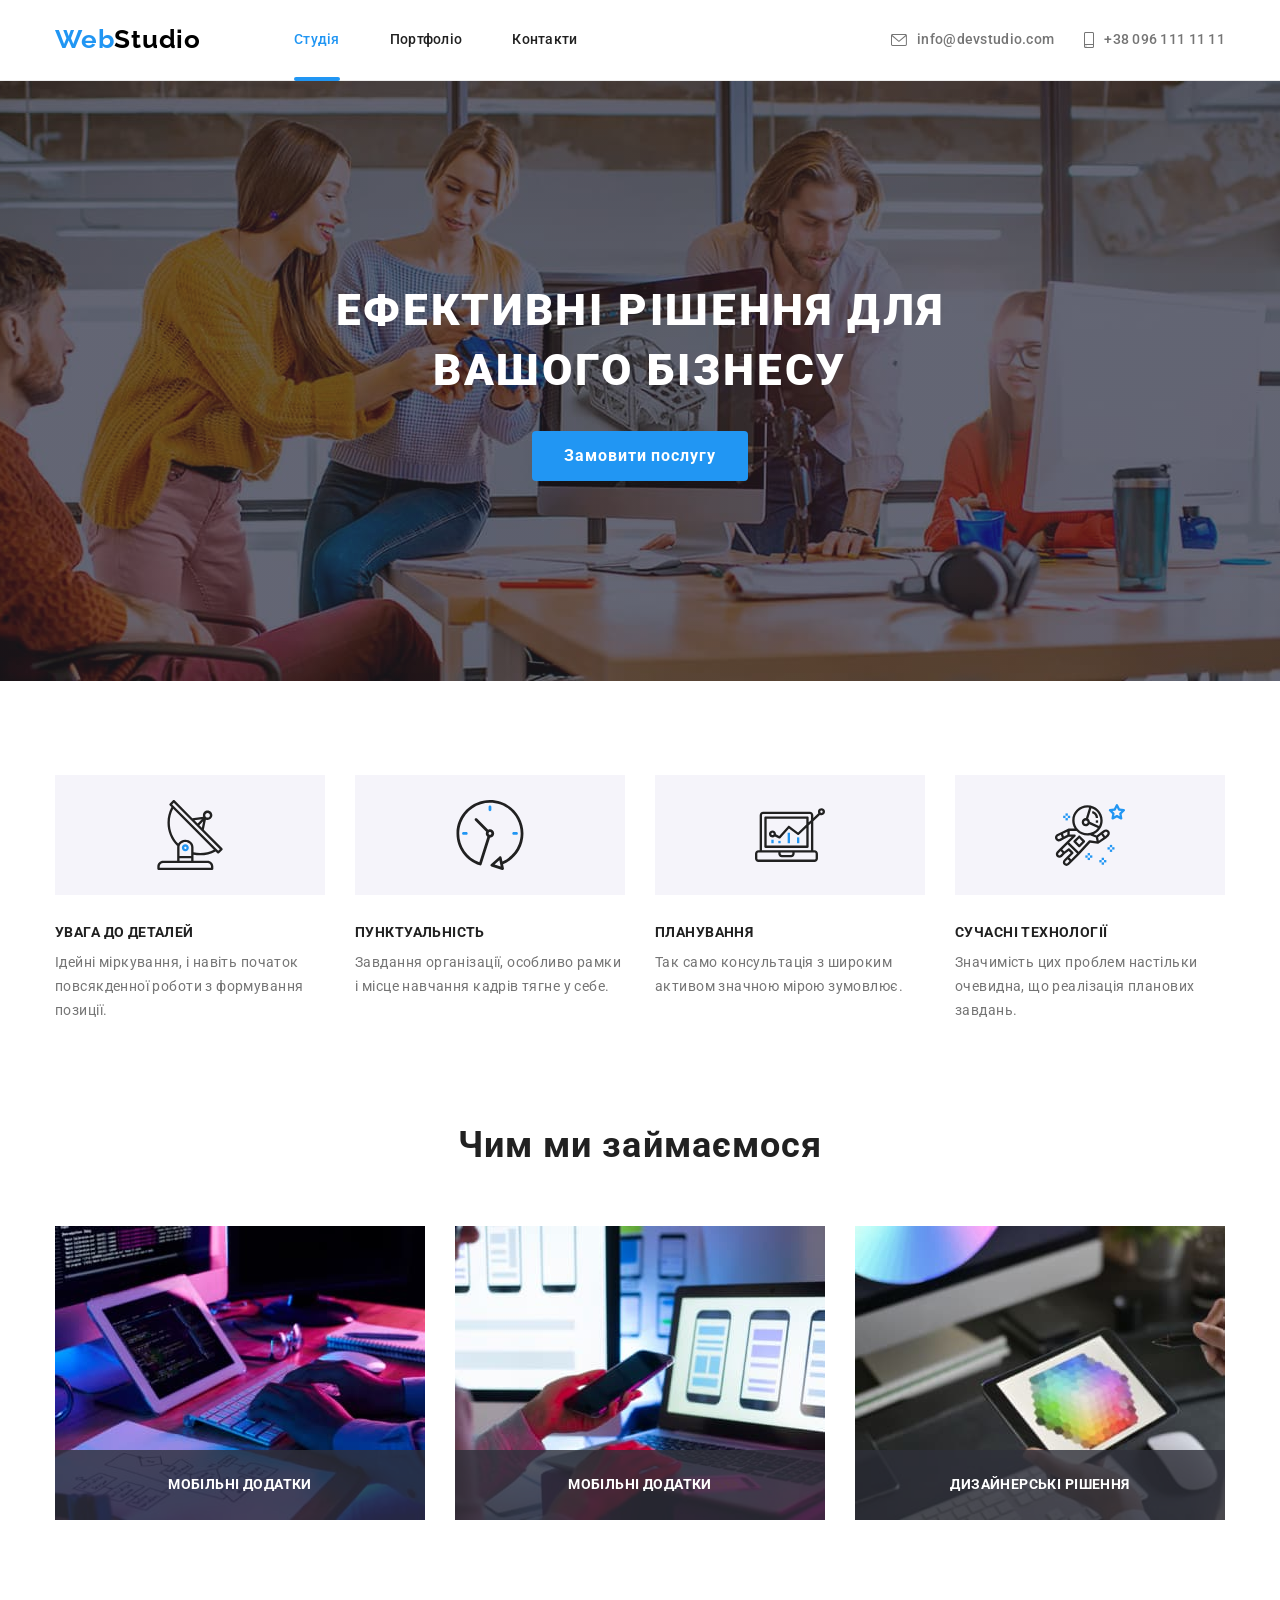
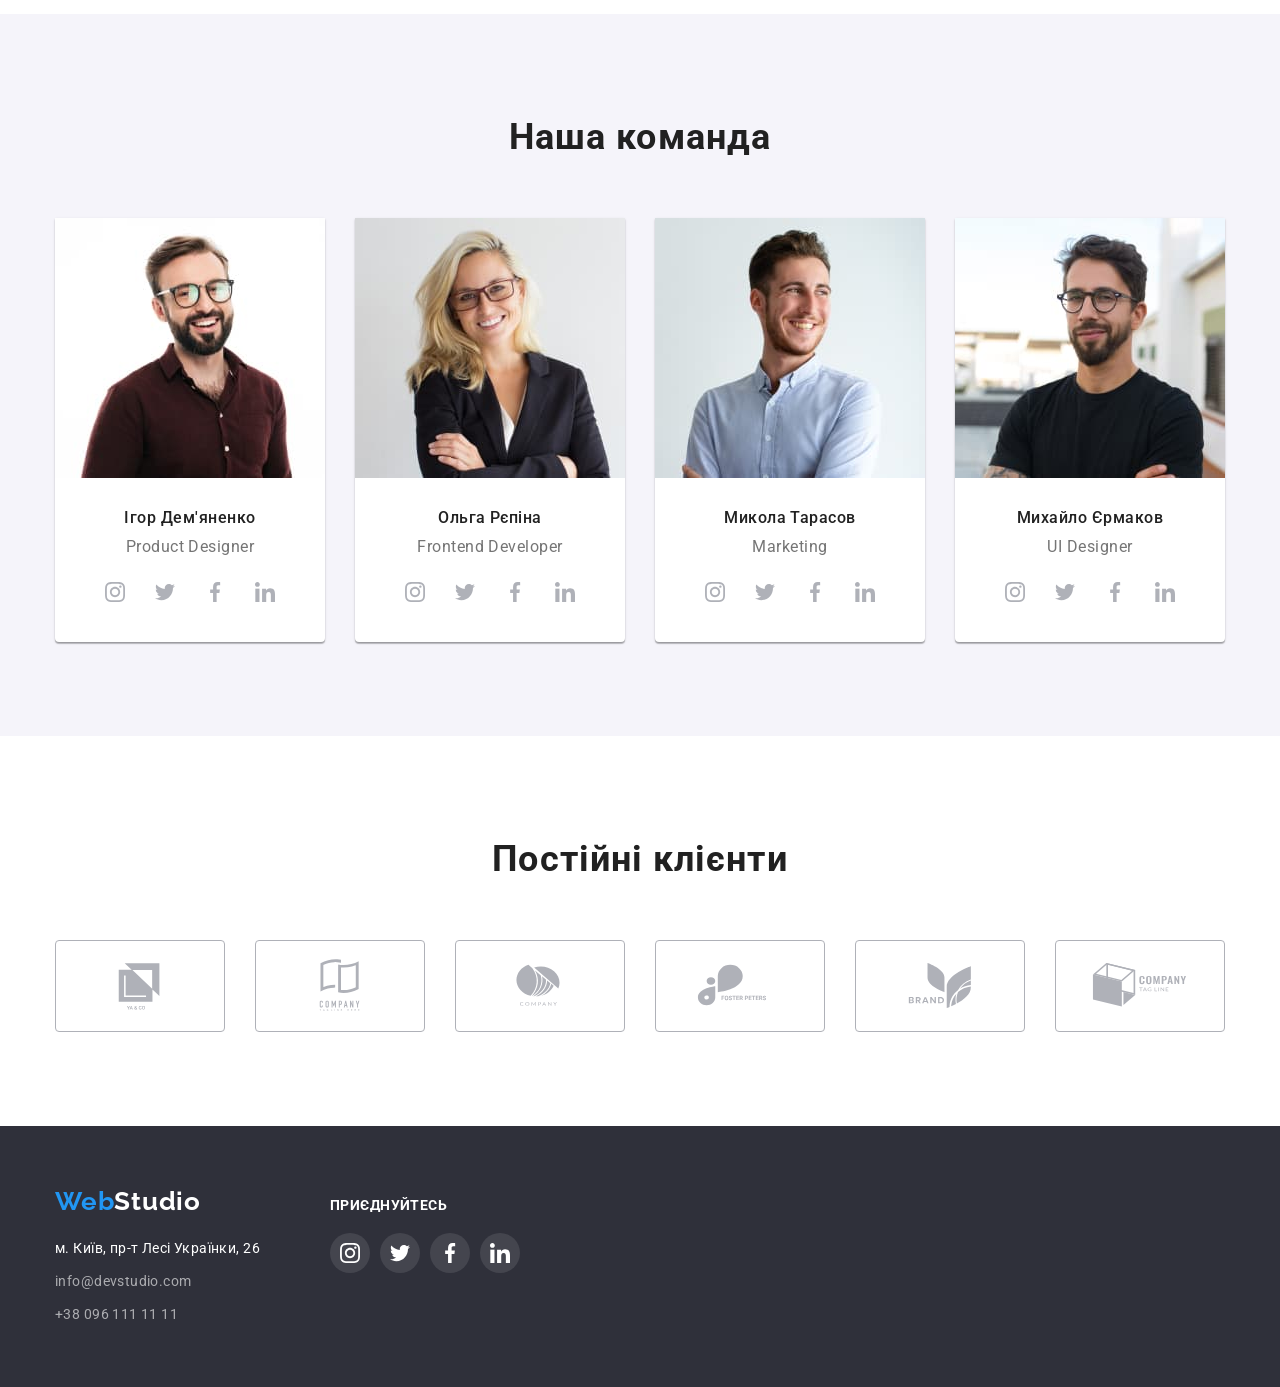
==== index.html @ 560dab2b "Initial commit" ====
<!DOCTYPE html>
<html lang="uk">
  <head>
    <meta charset="UTF-8" />
    <meta http-equiv="X-UA-Compatible" content="IE=edge" />
    <meta name="viewport" content="width=device-width, initial-scale=1.0" />
    <title>Студія</title>
    <link rel="preconnect" href="https://fonts.googleapis.com" />
    <link rel="preconnect" href="https://fonts.gstatic.com" crossorigin />
    <link
      href="https://fonts.googleapis.com/css2?family=Raleway:wght@700&family=Roboto:wght@400;500;700;900&display=swap"
      rel="stylesheet"
    />
    <link
      rel="stylesheet"
      href="https://cdnjs.cloudflare.com/ajax/libs/modern-normalize/1.0.0/modern-normalize.min.css"
    />
    <link rel="stylesheet" href="./css/styles.css" />
  </head>
  <body class="page">
    <!-- шапка -->
    <header class="header">
      <div class="container main-nav">
        <nav class="site-nav">
          <a href="./index.html" class="logo link" aria-label="logo"
            ><span lang="en"><span class="logo-web-blue">Web</span>Studio</span></a
          >
          <ul class="list-site-nav list">
            <li class="item">
              <a href="./index.html" class="link current link-site-nav">Студія</a>
            </li>
            <li class="item">
              <a href="./portfolio.html" class="link link-site-nav">Портфоліо</a>
            </li>
            <li class="item"><a href="" class="link link-site-nav">Контакти</a></li>
          </ul>
        </nav>
        <ul class="list-contacts-header list">
          <li class="item">
            <a href="mailto:info@devstudio.com" class="link-contacts-header link"
              ><svg class="contacts-item" width="16" height="12">
                <use href="./images/sprite-defs.svg#icon-mail"></use></svg
              >info@devstudio.com</a
            >
          </li>
          <li class="item">
            <a href="tel:+380961111111" class="link-contacts-header link"
              ><svg class="contacts-item" width="10" height="16">
                <use href="./images/sprite-defs.svg#icon-phone"></use></svg
              >+38 096 111 11 11</a
            >
          </li>
        </ul>
      </div>
    </header>
    <main>
      <!-- перша секція -->

      <section class="section section-hero">
        <div class="container">
          <h1 class="section-hero-titel">Ефективні рішення для вашого бізнесу</h1>
          <button type="button" class="button button-hero" data-modal-open>Замовити послугу</button>
        </div>
      </section>

      <!-- друга секція -->
      <section class="section section-features">
        <div class="container">
          <h2 class="section-titel-hidden">Перваги</h2>
          <ul class="list list-section-features">
            <li class="features-link">
              <div class="img-features">
                <svg class="icon-features" width="70" height="70">
                  <use href="./images/sprite-defs.svg#icon-antenna"></use>
                </svg>
              </div>
              <h3 class="title-section-features">УВАГА ДО ДЕТАЛЕЙ</h3>
              <p class="paragraph-section-features">
                Ідейні міркування, і навіть початок повсякденної роботи з формування позиції.
              </p>
            </li>
            <li class="features-link">
              <div class="img-features">
                <svg class="icon-features" width="70" height="70">
                  <use href="./images/sprite-defs.svg#icon-clock"></use>
                </svg>
              </div>
              <h3 class="title-section-features">ПУНКТУАЛЬНІСТЬ</h3>
              <p class="paragraph-section-features">
                Завдання організації, особливо рамки і місце навчання кадрів тягне у себе.
              </p>
            </li>
            <li class="features-link">
              <div class="img-features">
                <svg class="icon-features" width="70" height="70">
                  <use href="./images/sprite-defs.svg#icon-diagram"></use>
                </svg>
              </div>
              <h3 class="title-section-features">ПЛАНУВАННЯ</h3>
              <p class="paragraph-section-features">
                Так само консультація з широким активом значною мірою зумовлює.
              </p>
            </li>
            <li class="features-link">
              <div class="img-features">
                <svg class="icon-features" width="70" height="70">
                  <use href="./images/sprite-defs.svg#icon-astronaut"></use>
                </svg>
              </div>
              <h3 class="title-section-features">СУЧАСНІ ТЕХНОЛОГІЇ</h3>
              <p class="paragraph-section-features">
                Значимість цих проблем настільки очевидна, що реалізація планових завдань.
              </p>
            </li>
          </ul>
        </div>
      </section>

      <!-- третя секція  -->
      <section class="section section-our-work">
        <div class="container">
          <h2 class="section-titel">Чим ми займаємося</h2>
          <ul class="list our-work-card-list">
            <li class="item-our-work-card">
              <img src="./images/box_one.jpg" alt="набір тексту на компютері" width="370" />
              <div class="position-title"><h3 class="title-our-work">Мобільні додатки</h3></div>
            </li>
            <li class="item-our-work-card">
              <img
                src="./images/box_two.jpg"
                alt="вибір дизайну програми для телефону"
                width="370"
              />
              <div class="position-title"><h3 class="title-our-work">Мобільні додатки</h3></div>
            </li>
            <li class="item-our-work-card">
              <img
                src="./images/box_three.jpg"
                alt="вибір кольору дизайнером в процесі роботи"
                width="370"
              />
              <div class="position-title"><h3 class="title-our-work">Дизайнерські рішення</h3></div>
            </li>
          </ul>
        </div>
      </section>

      <!-- четверта секція -->
      <section class="section section-team">
        <div class="container">
          <h2 class="section-titel">Наша команда</h2>
          <ul class="list section-team-list">
            <li class="section-team-item">
              <img src="./images/img_one.jpg" alt="фото чоловіка" width="270" />
              <div class="section-team-name">
                <h3 class="title-section-team">Ігор Дем'яненко</h3>
                <p class="paragraph-section-team"><span lang="en">Product Designer</span></p>
                <ul class="team-list list">
                  <li class="team-item">
                    <a href="#" class="team-link link" aria-label="instagram">
                      <svg class="team-icon" width="20" height="20">
                        <use href="./images/sprite-defs.svg#icon-instagram"></use>
                      </svg>
                    </a>
                  </li>
                  <li class="team-item">
                    <a href="#" class="team-link link" aria-label="twitter">
                      <svg class="team-icon" width="20" height="20">
                        <use href="./images/sprite-defs.svg#icon-twitter"></use>
                      </svg>
                    </a>
                  </li>
                  <li class="team-item">
                    <a href="#" class="team-link link" aria-label="facebook">
                      <svg class="team-icon" width="20" height="20">
                        <use href="./images/sprite-defs.svg#icon-facebook"></use>
                      </svg>
                    </a>
                  </li>
                  <li class="team-item">
                    <a href="#" class="team-link link" aria-label="linkedin">
                      <svg class="team-icon" width="20" height="20">
                        <use href="./images/sprite-defs.svg#icon-linkedin"></use>
                      </svg>
                    </a>
                  </li>
                </ul>
              </div>
            </li>
            <li class="section-team-item">
              <img src="./images/img_two.jpg" alt="фото дівчини" width="270" />
              <div class="section-team-name">
                <h3 class="title-section-team">Ольга Рєпіна</h3>
                <p class="paragraph-section-team"><span lang="en">Frontend Developer</span></p>
                <ul class="team-list list">
                  <li class="team-item">
                    <a href="#" class="team-link link" aria-label="instagram">
                      <svg class="team-icon" width="20" height="20">
                        <use href="./images/sprite-defs.svg#icon-instagram"></use>
                      </svg>
                    </a>
                  </li>
                  <li class="team-item">
                    <a href="#" class="team-link link" aria-label="twitter">
                      <svg class="team-icon" width="20" height="20">
                        <use href="./images/sprite-defs.svg#icon-twitter"></use>
                      </svg>
                    </a>
                  </li>
                  <li class="team-item">
                    <a href="#" class="team-link link" aria-label="facebook">
                      <svg class="team-icon" width="20" height="20">
                        <use href="./images/sprite-defs.svg#icon-facebook"></use>
                      </svg>
                    </a>
                  </li>
                  <li class="team-item">
                    <a href="#" class="team-link link" aria-label="linkedin">
                      <svg class="team-icon" width="20" height="20">
                        <use href="./images/sprite-defs.svg#icon-linkedin"></use>
                      </svg>
                    </a>
                  </li>
                </ul>
              </div>
            </li>
            <li class="section-team-item">
              <img src="./images/img_three.jpg" alt="фото чоловіка" width="270" />
              <div class="section-team-name">
                <h3 class="title-section-team">Микола Тарасов</h3>
                <p class="paragraph-section-team"><span lang="en">Marketing</span></p>
                <ul class="team-list list">
                  <li class="team-item">
                    <a href="#" class="team-link link" aria-label="instagram">
                      <svg class="team-icon" width="20" height="20">
                        <use href="./images/sprite-defs.svg#icon-instagram"></use>
                      </svg>
                    </a>
                  </li>
                  <li class="team-item">
                    <a href="#" class="team-link link" aria-label="twitter">
                      <svg class="team-icon" width="20" height="20">
                        <use href="./images/sprite-defs.svg#icon-twitter"></use>
                      </svg>
                    </a>
                  </li>
                  <li class="team-item">
                    <a href="#" class="team-link link" aria-label="facebook">
                      <svg class="team-icon" width="20" height="20">
                        <use href="./images/sprite-defs.svg#icon-facebook"></use>
                      </svg>
                    </a>
                  </li>
                  <li class="team-item">
                    <a href="#" class="team-link link" aria-label="linkedin">
                      <svg class="team-icon" width="20" height="20">
                        <use href="./images/sprite-defs.svg#icon-linkedin"></use>
                      </svg>
                    </a>
                  </li>
                </ul>
              </div>
            </li>
            <li class="section-team-item">
              <img src="./images/img_four.jpg" alt="фото чоловіка" width="270" />
              <div class="section-team-name">
                <h3 class="title-section-team">Михайло Єрмаков</h3>
                <p class="paragraph-section-team"><span lang="en">UI Designer</span></p>
                <ul class="team-list list">
                  <li class="team-item">
                    <a href="#" class="team-link link" aria-label="instagram">
                      <svg class="team-icon" width="20" height="20">
                        <use href="./images/sprite-defs.svg#icon-instagram"></use>
                      </svg>
                    </a>
                  </li>
                  <li class="team-item">
                    <a href="#" class="team-link link" aria-label="twitter">
                      <svg class="team-icon" width="20" height="20">
                        <use href="./images/sprite-defs.svg#icon-twitter"></use>
                      </svg>
                    </a>
                  </li>
                  <li class="team-item">
                    <a href="#" class="team-link link" aria-label="facebook">
                      <svg class="team-icon" width="20" height="20">
                        <use href="./images/sprite-defs.svg#icon-facebook"></use>
                      </svg>
                    </a>
                  </li>
                  <li class="team-item">
                    <a href="#" class="team-link link" aria-label="linkedin">
                      <svg class="team-icon" width="20" height="20">
                        <use href="./images/sprite-defs.svg#icon-linkedin"></use>
                      </svg>
                    </a>
                  </li>
                </ul>
              </div>
            </li>
          </ul>
        </div>
      </section>
      <!-- секція номер 5 -->
      <section class="section sections-clients">
        <div class="container">
          <h2 class="section-titel">Постійні клієнти</h2>
          <ul class="clients-list list">
            <li class="clients-item">
              <a href="#" class="clients-link link" aria-label="logo-company-clients">
                <svg class="clients-icon" width="106" height="60">
                  <use href="./images/sprite-defs.svg#icon-logo_one"></use>
                </svg>
              </a>
            </li>
            <li class="clients-item">
              <a href="#" class="clients-link link" aria-label="logo-company-clients">
                <svg class="clients-icon" width="106" height="60">
                  <use href="./images/sprite-defs.svg#icon-logo_two"></use>
                </svg>
              </a>
            </li>
            <li class="clients-item">
              <a href="#" class="clients-link link" aria-label="logo-company-clients">
                <svg class="clients-icon" width="106" height="60">
                  <use href="./images/sprite-defs.svg#icon-logo_three"></use>
                </svg>
              </a>
            </li>
            <li class="clients-item">
              <a href="#" class="clients-link link" aria-label="logo-company-clients">
                <svg class="clients-icon" width="106" height="60">
                  <use href="./images/sprite-defs.svg#icon-logo_four"></use>
                </svg>
              </a>
            </li>
            <li class="clients-item">
              <a href="#" class="clients-link link" aria-label="logo-company-clients">
                <svg class="clients-icon" width="106" height="60">
                  <use href="./images/sprite-defs.svg#icon-logo_five"></use>
                </svg>
              </a>
            </li>
            <li class="clients-item">
              <a href="#" class="clients-link link" aria-label="logo-company-clients">
                <svg class="clients-icon" width="106" height="60">
                  <use href="./images/sprite-defs.svg#icon-logo_six"></use>
                </svg>
              </a>
            </li>
          </ul>
        </div>
      </section>
    </main>
    <!-- футер -->

    <footer class="footer">
      <div class="container main-footer">
        <div class="footer-address">
          <a href="./index.html" class="footer-logo link" aria-label="logo"
            ><span lang="en"><span class="logo-web-blue">Web</span>Studio</span></a
          >
          <address class="address-footer">
            <ul class="contacts-footer list">
              <li>
                <a
                  href="https://www.google.com/maps/place/%D0%B1%D1%83%D0%BB.+%D0%9B%D0%B5%D1%81%D0%B8+%D0%A3%D0%BA%D1%80%D0%B0%D0%B8%D0%BD%D0%BA%D0%B8,+26,+%D0%9A%D0%B8%D0%B5%D0%B2,+%D0%A3%D0%BA%D1%80%D0%B0%D0%B8%D0%BD%D0%B0,+02000/@50.4265807,30.53838x58,17z/data=!3m1!4b1!4m5!3m4!1s0x40d4cf0e033ecbe9:0x57a4dffefec77da0!8m2!3d50.4265807!4d30.5383858"
                  target="_blank"
                  rel="noopener noreferrer"
                  class="contacts-footer-street link"
                  >м. Київ, пр-т Лесі Українки, 26</a
                >
              </li>
              <li>
                <a href="mailto:info@devstudio.com" class="contacts-footer-mail link"
                  >info@devstudio.com</a
                >
              </li>
              <li>
                <a href="tel:+380961111111" class="contacts-footer-tel link">+38 096 111 11 11</a>
              </li>
            </ul>
          </address>
        </div>
        <div class="footer-social">
          <h2 class="footer-titel">приєднуйтесь</h2>
          <ul class="footer-list list">
            <li class="footer-item">
              <a href="#" class="footer-link link" aria-label="instagram">
                <svg class="footer-icon" width="20" height="20">
                  <use href="./images/sprite-defs.svg#icon-instagram"></use>
                </svg>
              </a>
            </li>
            <li class="footer-item">
              <a href="#" class="footer-link link" aria-label="twitter">
                <svg class="footer-icon" width="20" height="20">
                  <use href="./images/sprite-defs.svg#icon-twitter"></use>
                </svg>
              </a>
            </li>
            <li class="footer-item">
              <a href="#" class="footer-link link" aria-label="facebook">
                <svg class="footer-icon" width="20" height="20">
                  <use href="./images/sprite-defs.svg#icon-facebook"></use>
                </svg>
              </a>
            </li>
            <li>
              <a href="#" class="footer-link link" aria-label="linkedin">
                <svg class="footer-icon" width="20" height="20">
                  <use href="./images/sprite-defs.svg#icon-linkedin"></use>
                </svg>
              </a>
            </li>
          </ul>
        </div>
      </div>
    </footer>

    <div class="backdrop is-hidden" data-modal>
      <div class="modal">
        <p></p>
        <button class="button-icon" data-modal-close>
          <svg class="backdrop-icon" width="18" height="18">
            <use href="./images/sprite-defs.svg#icon-close"></use>
          </svg>
        </button>
      </div>
    </div>

    <script src="./js/modal.js"></script>
  </body>
</html>
---- css/styles.css ----
:root {
--color-accent-two: #FFFFFF;
--color-logo: #000000;
--color-accent: #2196F3;
--color-titel-nav: #212121;
--color-main: #757575;
--color-contactsfooter: rgba(255, 255, 255, 0.6);
--background-color-hero: #2F303A;
--background-color-sectionteam: #F5F4FA;
--button-active: #188CE8;
--color-accent-three: #ECECEC;
--color-icon-social: #AFB1B8;
--color-icon-footer: rgba(255, 255, 255, 0.1);
--color-out-work: rgba(47, 48, 58, 0.8);
}

body {
    color: var(--color-main);
    background-color: var(--color-accent-two);
    font-family: Roboto, sans-serif;
}

img,
a,
svg{
    display: block;
}

.button {
    cursor: pointer;
}

.list {
    list-style: none;
    padding: 0;
    margin: 0;
}

.link {
    text-decoration: none;
    
}

/* !nav */

.header {
    border-bottom: 1px solid var(--color-accent-three);
}

.container {
    margin-left: auto;
    margin-right: auto;
    padding: 0 15px;
    width: 1200px;
}

.main-nav { 
    display: flex;
    border-bottom: 1px var(--color-accent-three);
}

.site-nav {
    display: flex;
}


.list-site-nav {
    display: flex;
}

.logo {
    margin-right: 93px;
    padding-top: 24px;
    padding-bottom: 24px;
    display: block;
    
    color: var(--color-logo);
    text-decoration: none;
    font-family: Raleway, sans-serif;
    font-weight: 700;
    font-size: 26px;
    line-height: 1.2;
    letter-spacing: 0.03em;
    
}

.logo-web-blue {
    color: var(--color-accent);
}

.link-site-nav {
    display: block;
    padding-top: 32px;
    padding-bottom: 32px;

    color: var(--color-titel-nav);
    font-weight: 500;
    font-size: 14px;
    line-height: 1.14;
    letter-spacing: 0.02em;
    
    position: relative;

    transition: color 250ms cubic-bezier(0.4, 0, 0.2, 1);

}

.site-nav .item:not(:last-child){
    margin-right: 50px;
}

.link.current {
    color: var(--color-accent);
}

.link-site-nav.current::after {
    position: absolute;
    left: 0;
    bottom: -1px;

    display: block;
    content: "";
    width: 100%;
    height: 4px;
    border-radius: 2px;


    background-color: var(--color-accent);

}

.link-site-nav::after {

    content: "";
    background-color: transparent;

    transition: background-color 250ms cubic-bezier(0.4, 0, 0.2, 1);


}

.link-site-nav:hover::after,
.link-site-nav:focus::after {

    content: "";
    width: 100%;
    height: 4px;
    border-radius: 2px;
    background-color: var(--color-accent);

    position: absolute;
    left: 0;
    bottom: -1px;
}


.link-site-nav:hover,
.link-site-nav:focus,
.link-site-nav:active {
    color: var(--color-accent);
}

.list-contacts-header {
    display: flex;
    margin-left: auto;
    align-items: center;
}


.list-contacts-header .item:not(:last-child) {
    margin-right: 30px;
}

.link-contacts-header {
    display: flex;
    padding-top: 32px;
    padding-bottom: 32px;
    align-items: center;

    color: var(--color-main);
    text-decoration: none;
    font-weight: 500;
    font-size: 14px;
    line-height: 1.14;
    letter-spacing: 0.02em;

}

.link-contacts-header:hover,
.link-contacts-header:focus {
    color: var(--color-accent);
}

/* !contacts items */

.contacts-item {
    display: inline;
    margin-right: 10px;
    fill: currentColor;
}


/* !<!-- перша секція --> */
.section {
    padding-top: 94px;
    padding-bottom: 94px;
}

.section-hero {
    padding-top: 200px;
    padding-bottom: 200px;
    margin-left: auto;
    margin-right: auto;
    max-width: 1600px;
    background-color: var(--background-color-hero);
    text-align: center;

    background-image:linear-gradient(rgba(47, 48, 58, 0.4), rgba(47, 48, 58, 0.4)), url(../images/background_img.jpg);

    height: auto;
    background-size: cover;
    background-position: center;
    background-repeat: no-repeat;

    
}

.section-hero-titel {
    margin-top: 0;
    margin-bottom: 30px;
    width: 696px;
    margin-right: auto;
    margin-left: auto;


    color: var(--color-accent-two);
    font-weight: 900;
    font-size: 44px;
    line-height: 1.36;
    text-align: center;
    letter-spacing: 0.06em;
    text-transform: uppercase;
}

.button-hero {
    border-radius: 4px;
    padding: 10px 32px;
    margin: 0 auto;


    background-color: var(--color-accent);
    color: var(--color-accent-two);
    border: none;
    font-weight: 700;
    line-height: 1.9;
    letter-spacing: 0.06em;
    transition: color 250ms cubic-bezier(0.4, 0, 0.2, 1), background-color 250ms cubic-bezier(0.4, 0, 0.2, 1);
}

.button-hero:hover,
.button-hero:focus {
    color: var(--color-accent-two);
    background-color: var(--button-active);
    

}





/* !<!-- друга секція --> */
.section-features {
    padding-top: 94px;
    padding-bottom: 94px;
}

.list-section-features {
    display: flex;
}

.features-link {
    width: 270px;

}

.features-link:not(:last-child) {
    margin-right: 30px;
}

.section-titel-hidden {
        position: absolute;
        width: 1px;
        height: 1px;
        margin: -1px;
        border: 0;
        padding: 0;
        
        white-space: nowrap;
        clip-path: inset(100%);
        clip: rect(0 0 0 0);
        overflow: hidden;
}

.title-section-features {
    margin-top: 0;
    margin-bottom: 10px;

    color: var(--color-titel-nav);
    font-size: 14px;
    line-height: 1.14;
    letter-spacing: 0.03em;
    text-transform: uppercase;
}

.paragraph-section-features {
    margin-top: 0;
    margin-bottom: 0;

    font-size: 14px;
    line-height: 1.7;
    letter-spacing: 0.03em;
}

/* !svg-icon */

.img-features {
    display: flex;
    align-items: center;
    justify-content: center;
    width: 270px;
    height: 120px;
    background-color: var(--background-color-sectionteam);
    margin-bottom: 30px;
}


/* ! третя секція  */
.section-our-work{
    padding-top: 0;
    padding-bottom: 94px;

}
.section-titel {
    margin-top: 0;
    margin-bottom: 50px;

    color: var(--color-titel-nav);
    font-weight: 700;
    font-size: 36px;
    line-height: 1.66;
    text-align: center;
    letter-spacing: 0.03em;
}

.our-work-card-list {
    display: flex;
    
}

.item-our-work-card {
    width: 370px;
    position: relative;
}

.item-our-work-card:not(:last-child) {
    margin-right: 30px;
}

.position-title {
    position: absolute;
    display: flex;
    align-items: center;
    justify-content: center;
    width: 100%;
    height: 70px;
    bottom:0;
    right:0;

    background-color: var(--color-out-work);
}

.title-our-work {
    font-weight: 700;
    font-size: 14px;
    line-height: 1.14;
    text-align: center;
    letter-spacing: 0.03em;
    text-transform: uppercase;
    color: var(--color-accent-two);
    margin: 0;




    
}

/* !<!-- четверта секція --> */

.section-team {
    background-color: var(--background-color-sectionteam);
}

.section-team-list {
    display: flex;
    

}

.section-team-item {
    width: 270px;
    border-radius: 0px 0px 4px 4px;
    box-shadow: 0px 1px 3px rgba(0, 0, 0, 0.12), 0px 1px 1px rgba(0, 0, 0, 0.14), 0px 2px 1px rgba(0, 0, 0, 0.2);

    background-color: var(--color-accent-two);
}

.section-team-item:not(:last-child){
    margin-right: 30px;
    
}

.section-team-name {
    padding-top: 30px;
    padding-bottom: 30px;
    }

.title-section-team {
    margin-top: 0px;
    margin-bottom: 10px;

    color: var(--color-titel-nav);
    font-weight: 500;
    font-size: 16px;
    line-height: 1.2;
    text-align: center;
    letter-spacing: 0.03em;
}

.paragraph-section-team {
    margin-top: 0;
    margin-bottom: 16px;

    font-size: 16px;
    line-height: 1.2;
    text-align: center;
    letter-spacing: 0.03em;
}

/* !секція номер 5  */
/* !icon-social */
.team-list {
    display: flex;
    align-items: center;
    justify-content: center;
    gap: 10px;
}

.team-link {
    display: flex;
    align-items: center;
    justify-content: center;
    width: 40px;
    height: 40px;
    border-radius: 50%;
    fill: var(--color-icon-social);
    outline: none;
    transition: background-color 250ms cubic-bezier(0.4, 0, 0.2, 1);
}


.team-link:hover,
.team-link:focus {
    background-color: var(--color-accent);
}

.team-link:hover .team-icon,
.team-link:focus .team-icon {
    fill: var(--color-accent-two);
}

.team-icon {
    transition: fill 250ms cubic-bezier(0.4, 0, 0.2, 1);
}


/* !sections-clients */

.clients-list {
    display: flex;
    align-items: center;
    justify-content: center;
    gap: 30px;
}

.clients-link {
    display: flex;
    align-items: center;
    justify-content: center;
    width: 170px;
    height: 92px;
    border: 1px solid var(--color-icon-social);
    border-radius: 4px;
    outline: none;

    transition: border 250ms cubic-bezier(0.4, 0, 0.2, 1);
}

.clients-icon {
    fill: var(--color-icon-social);

    transition: fill 250ms cubic-bezier(0.4, 0, 0.2, 1); 
}

.clients-link:hover,
.clients-link:focus {
    border: 1px solid var(--color-accent);
}


.clients-link:hover .clients-icon,
.clients-link:focus .clients-icon {
    fill: var(--color-accent);
}


/* !<!--! портфоліо --> */

/* !кнопка 4 портфоліо   */

.list-filter {
    display: flex;
    justify-content: center;
    margin-bottom: 34px;
}

.button-item:not(:last-child) {
    margin-right: 8px;
}

.button-filter {
    border-radius: 4px;
    padding: 6px 22px;
    border: none;

    background-color: var(--background-color-sectionteam);
    color: var(--color-titel-nav);
    font-weight: 500;
    line-height: 1.6;
    letter-spacing: 0.03em;

    transition: color 250ms cubic-bezier(0.4, 0, 0.2, 1), background-color 250ms cubic-bezier(0.4, 0, 0.2, 1), box-shadow 250ms cubic-bezier(0.4, 0, 0.2, 1);
}

.button-filter:hover,
.button-filter:focus {
    color: var(--color-accent-two);
    background-color: var(--color-accent);
    box-shadow: 0px 1px 1px rgba(0, 0, 0, 0.12), 0px 4px 4px rgba(0, 0, 0, 0.06), 1px 4px 6px rgba(0, 0, 0, 0.16);

}

/* !катки  портфоліо   */
.list-sample-work {
    display: flex;
    flex-wrap: wrap;
}

.works-item {
    margin-bottom: 30px;
    margin-right: 30px;
    flex-basis: calc((100% - 2 * 30px) / 3);
}

.works-item:nth-child(3n){
    margin-right: 0;
}

.works-item:nth-last-child(-n + 3){
    margin-bottom: 0;
}

.works-examples {
    padding-top: 20px;
    padding-left: 24px;
    padding-bottom: 20px;
    padding-right: 24px;
    border-bottom: 1px solid var(--color-accent-three);
    border-left: 1px solid var(--color-accent-three);
    border-right: 1px solid var(--color-accent-three);
}

.list-sample-work-titel {
    margin-top: 0;
    margin-bottom: 4px;

    color: var(--color-titel-nav);
    font-size: 18px;
    line-height: 2;
    letter-spacing: 0.06em;
}

.list-sample-work-paragraph {
    margin: 0;
    
    color: var(--color-main);
    line-height: 1.9;
    letter-spacing: 0.03em;
}

.link-portfolio {
    transition: box-shadow 250ms cubic-bezier(0.4, 0, 0.2, 1);
}

.link-portfolio:hover,
.link-portfolio:focus {
    box-shadow: 0px 1px 1px rgba(0, 0, 0, 0.12), 0px 4px 4px rgba(0, 0, 0, 0.06), 1px 4px 6px rgba(0, 0, 0, 0.16);
    outline: none;
}

.overlay {
    position: absolute;
    width: 100%;
    height: 100%;
    top: 0;
    left:0;

    padding: 63px 24px;

    background: rgba(33, 150, 243, 0.9);

    transform: translateY(100%);
    transition: transform 250ms cubic-bezier(0.4, 0, 0.2, 1);
}

.overlay-wrapper {
    position: relative;
    overflow: hidden;
    
}

.link-portfolio:hover .overlay,
.link-portfolio:focus .overlay{
    transform: translateY(0);
}

.overlay-text {
    font-size: 18px;
    line-height: 1.55;
    letter-spacing: 0.03em;
    color: var(--color-accent-two);
    margin: 0;

}



/* !фотер */

.main-footer {
    display: flex;
    align-items: baseline;
}

.footer {
    padding-top: 60px;
    padding-bottom: 60px;
    cursor: pointer;

    background-color: var(--background-color-hero);
}
.footer-address{
    display: flex;
    flex-direction: column;
}
.footer-logo {
    margin-top: 0;
    margin-bottom: 20px;

    color: var(--color-accent-two);
    text-decoration: none;
    font-family: Raleway, sans-serif;
    font-weight: 700;
    font-size: 26px;
    line-height: 1.2;
    letter-spacing: 0.03em;
}

.contacts-footer-street {
    margin-bottom: 9px;


    color: var(--color-accent-two);
    text-decoration: none;
    font-style: normal;
    font-size: 14px;
    line-height: 1.7;
    letter-spacing: 0.03em;

    transition: color 250ms cubic-bezier(0.4, 0, 0.2, 1);
}

.contacts-footer-mail {
    margin-bottom: 9px;

    border-bottom-color: var(--color-contactsfooter);

}

.contacts-footer-mail,
.contacts-footer-tel {
    color: var(--color-contactsfooter);
    text-decoration: none;
    font-style: normal;
    font-size: 14px;
    line-height: 1.7;
    letter-spacing: 0.03em;
    transition: color 250ms cubic-bezier(0.4, 0, 0.2, 1);
}

.contacts-footer-street:hover,
.contacts-footer-mail:hover,
.contacts-footer-tel:hover { 
    color: var(--color-accent);
}

.contacts-footer-street:focus,
.contacts-footer-mail:focus,
.contacts-footer-tel:focus { 
    color: var(--color-accent);
}

/* !social-icon */

.footer-social{
    display: flex;
    flex-direction: column;
    margin-left: 70px;
}

.footer-titel {
    color: var(--color-accent-two);
    font-size: 14px;
    line-height: 1.1;
    letter-spacing: 0.03em;
    margin-top: 0;
    margin-bottom: 20px;
    text-transform: uppercase;
}

.footer-list {
    display: flex;
    align-items: center;
    justify-content: center;
    gap: 10px;
}

.footer-link {
    display: flex;
    align-items: center;
    justify-content: center;
    width: 40px;
    height: 40px;
    border-radius: 50%;
    background-color: var(--color-icon-footer);
    fill: var(--color-accent-two);
    outline: none;
    transition: background-color 250ms cubic-bezier(0.4, 0, 0.2, 1);
}

.footer-link:hover,
.footer-link:focus {
    background-color: var(--color-accent);
}


/* !modal */

.backdrop {
    position: fixed;
    top: 0;
    left: 0;

    width: 100%;
    height: 100%;

    background-color: rgba(35,35,35, 0.5);

    transition: opacity 250ms cubic-bezier(0.4, 0, 0.2, 1), visibility 250ms cubic-bezier(0.4, 0, 0.2, 1);
}

.backdrop.is-hidden {
    opacity: 0;
    pointer-events: none;
    visibility: hidden;
}

.backdrop.is-hidden .modal {
    transform: translate(-50%, -50%) scale(0.2);
}

.modal {
    position: absolute;
    left: 50%;
    top: 50%;
    transform: translate(-50% -50%);
    cursor: pointer;

    transition: transform 250ms cubic-bezier(0.4, 0, 0.2, 1);
    transform: translate(-50%, -50%) scale(1);

    width: 528px;
    height: 581px;
    
    background-color: var(--color-accent-two);
}

.button-icon {
    position: absolute;
    top: 8px;
    right: 8px;
    padding: 6px;
    border-radius: 50%;
    border: 1px solid rgba(0, 0, 0, 0.1);
    background-color: var(--color-accent-two);
    cursor: pointer;
}

.backdrop-icon {
    display: block;
    fill: var(--color-logo);
    cursor: pointer;
}
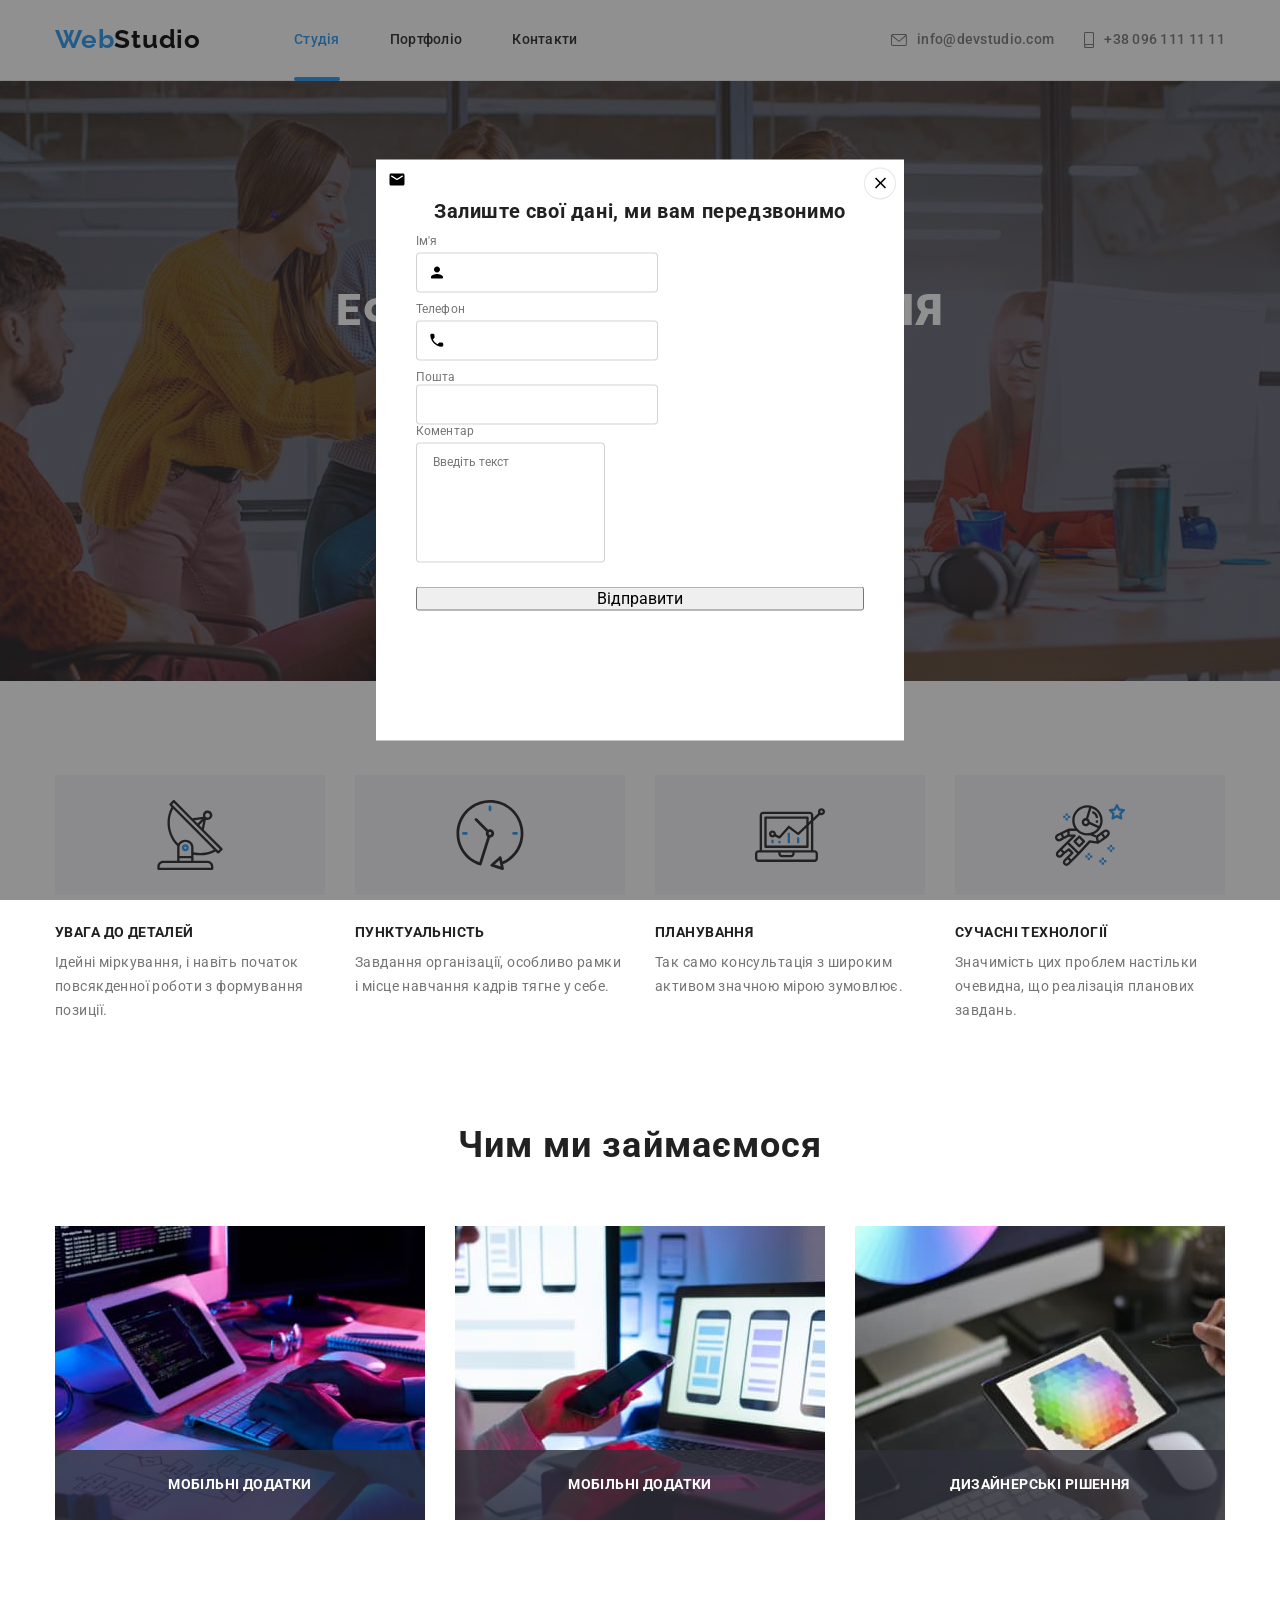
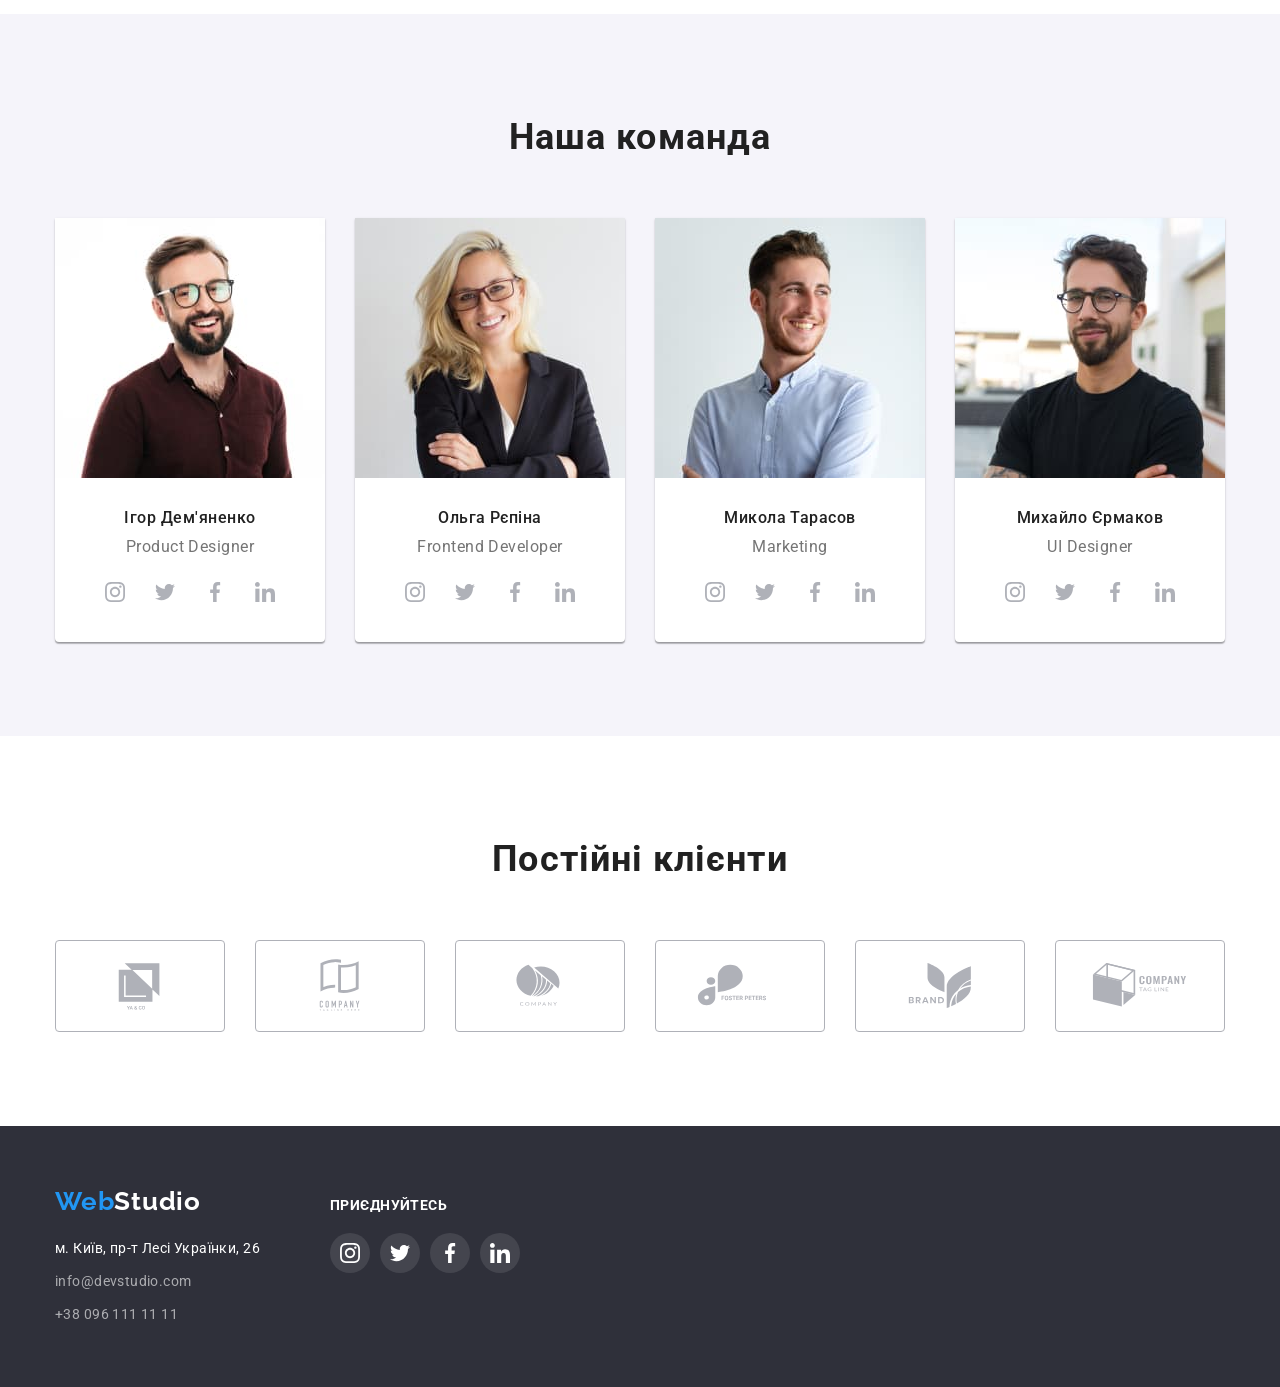
==== commit 73141cee: "modal problem" ====
--- a/index.html
+++ b/index.html
@@ -418,14 +418,58 @@
       </div>
     </footer>
 
-    <div class="backdrop is-hidden" data-modal>
+    <div class="backdrop" data-modal>
       <div class="modal">
-        <p></p>
         <button class="button-icon" data-modal-close>
           <svg class="backdrop-icon" width="18" height="18">
             <use href="./images/sprite-defs.svg#icon-close"></use>
           </svg>
         </button>
+        <form class="modal-form">
+          <p class="modal-title">Залиште свої дані, ми вам передзвонимо</p>
+          <label class="form-label"
+            >Ім'я
+            <div class="modal-wrapper">
+              <input class="modal-imput" type="text" name="user-name" autocomplete="name" />
+              <svg class="modal-icon" width="18" height="18">
+                <use href="./images/sprite-defs.svg#person-modal"></use>
+              </svg>
+            </div>
+          </label>
+          <label class="form-label"
+            >Телефон
+            <div class="modal-wrapper">
+              <input class="modal-imput" type="tel" name="user-tel" autocomplete="tel" />
+              <svg class="modal-icon" width="18" height="18">
+                <use href="./images/sprite-defs.svg#phone-modal"></use>
+              </svg>
+            </div>
+          </label>
+          <label class="form-label"
+            >Пошта
+            <!-- <div class="modal-wrapper"> -->
+            <input class="modal-imput" type="email" name="user-email" autocomplete="email" />
+            <svg class="modal-icon" width="18" height="18">
+              <use href="./images/sprite-defs.svg#email-modal"></use>
+            </svg>
+            <!-- </div> -->
+          </label>
+
+          <label class="form-label"
+            >Коментар
+            <div class="modal-wrapper comment">
+              <textarea
+                class="form-comment"
+                name="user-comment"
+                rows="7"
+                placeholder="Введіть текст"
+              ></textarea>
+            </div>
+          </label>
+
+          <label for=""></label>
+          <button type="submit">Відправити</button>
+        </form>
       </div>
     </div>
 
--- a/css/styles.css
+++ b/css/styles.css
@@ -630,7 +630,7 @@
 
     background: rgba(33, 150, 243, 0.9);
 
-    transform: translateY(100%);
+    transform: translateY(101%);
     transition: transform 250ms cubic-bezier(0.4, 0, 0.2, 1);
 }
 
@@ -806,6 +806,7 @@
     top: 50%;
     transform: translate(-50% -50%);
     cursor: pointer;
+    padding: 40px;
 
     transition: transform 250ms cubic-bezier(0.4, 0, 0.2, 1);
     transform: translate(-50%, -50%) scale(1);
@@ -833,3 +834,93 @@
     cursor: pointer;
 }
 
+
+
+
+.modal-form {
+    display: flex;
+    justify-content: center;
+    flex-direction: column;
+
+
+}
+
+.modal-title {
+    font-weight: 700;
+    font-size: 20px;
+    line-height: 1.15;
+    text-align: center;
+    letter-spacing: 0.03em;
+    color: var(--color-titel-nav);
+
+    margin-top: 0;
+    margin-bottom: 12px;
+    
+}
+
+
+.form-label {
+    font-weight: 400;
+    font-size: 12px;
+    line-height: 1.16;
+    letter-spacing: 0.01em;
+    
+}
+
+
+.modal-imput {
+   /* width: 100%; */
+    height: 40px;
+    padding: 11px 42px;
+    border: 1px solid #2196F3;
+    border-radius: 4px;
+    border: 1px solid rgba(33, 33, 33, 0.2);
+    transition: border-color 250ms cubic-bezier(0.4, 0, 0.2, 1);
+    display: block;
+}
+
+.modal-wrapper {
+    margin-top: 4px;
+    position: relative;
+    margin-bottom: 10px;
+
+}
+
+.modal-icon {
+    position: absolute;
+    top: 11px;
+    left: 12px;
+    transition: fill 250ms cubic-bezier(0.4, 0, 0.2, 1);
+}
+
+.modal-imput:focus,
+.modal-imput:active {
+    outline: none;
+
+    border-color: var(--color-accent)
+}
+
+.modal-imput:focus + .modal-icon {
+    fill: var(--color-accent);
+}
+
+.form-comment {
+    /* width: 100%; */
+    height: 120px;
+    padding: 12px 16px;
+    border: 1px solid rgba(33, 33, 33, 0.2);
+    border-radius: 4px;
+    resize: none;
+    transition: fill 250ms cubic-bezier(0.4, 0, 0.2, 1);
+}
+
+.comment {
+    margin-bottom: 20px;
+}
+
+.form-comment:focus,
+.foem-comment:active{
+    outline: none;
+
+    border-color: var(--color-accent);
+}
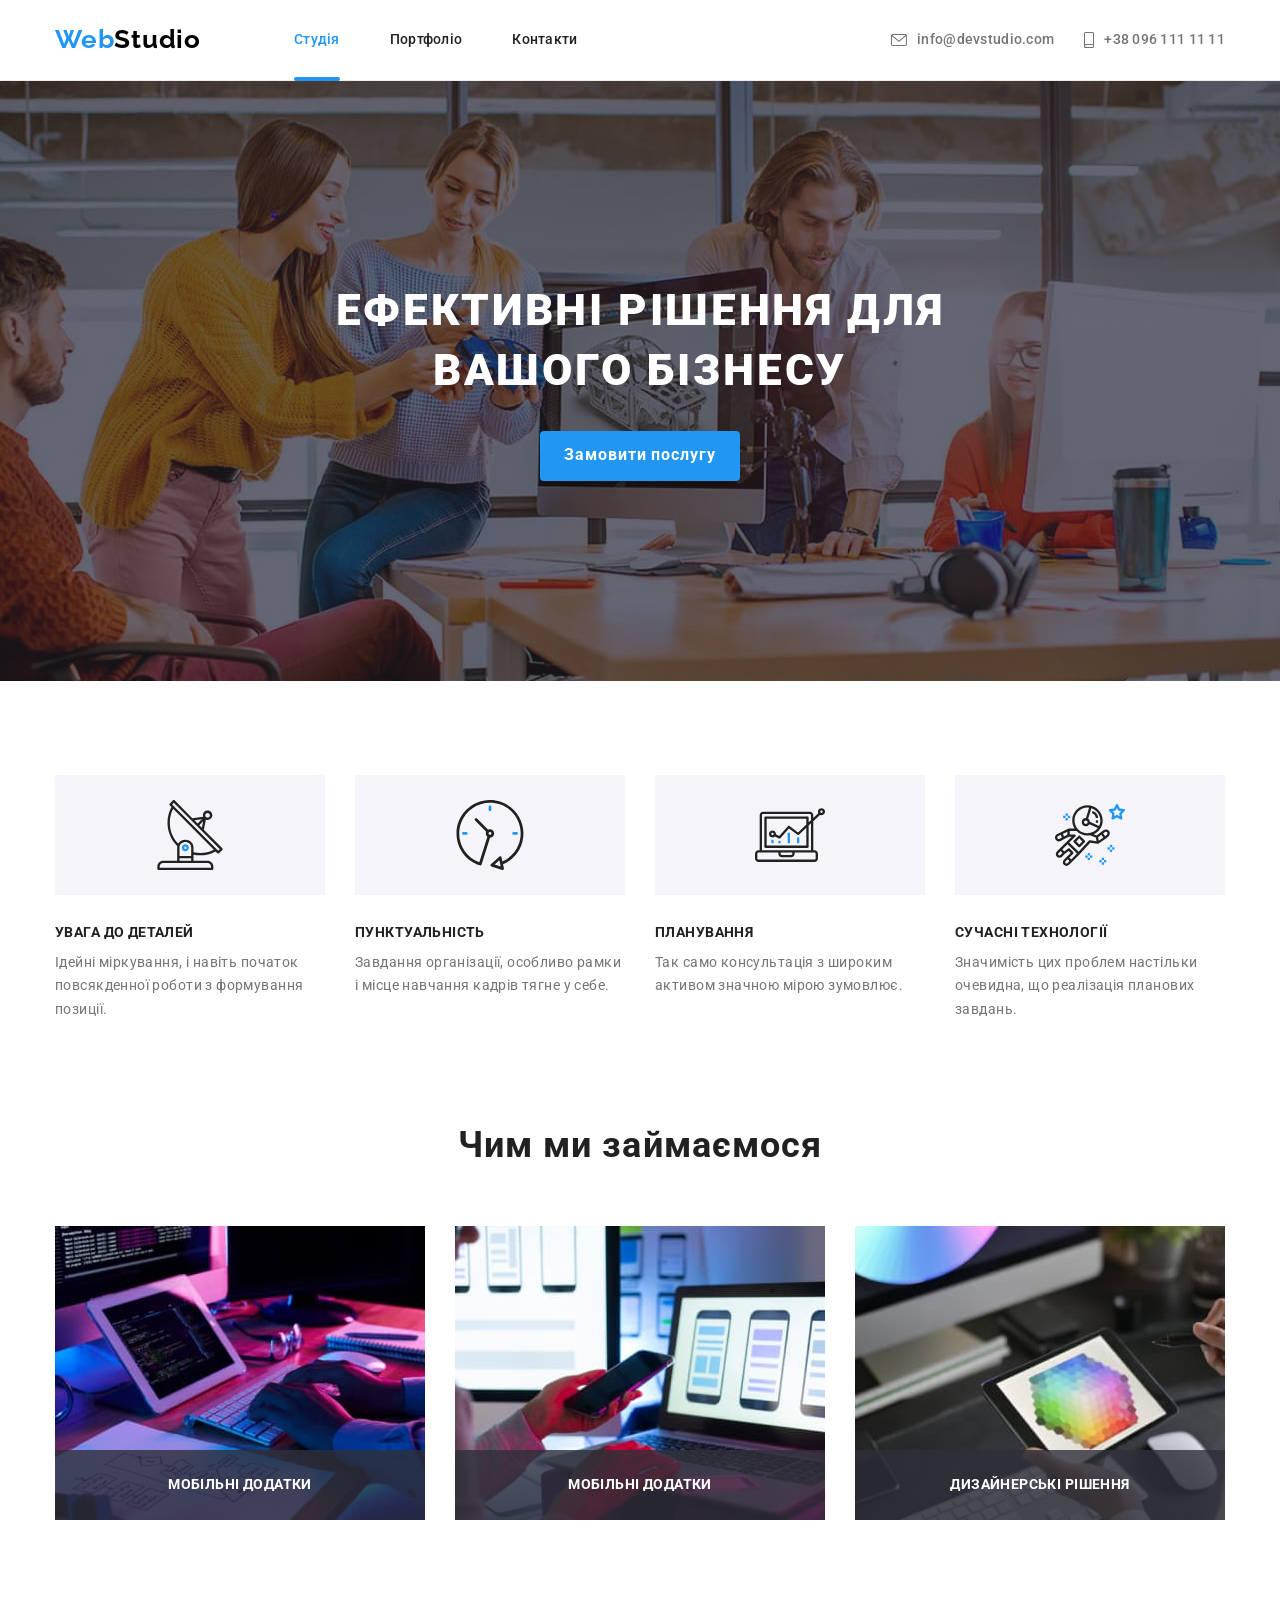
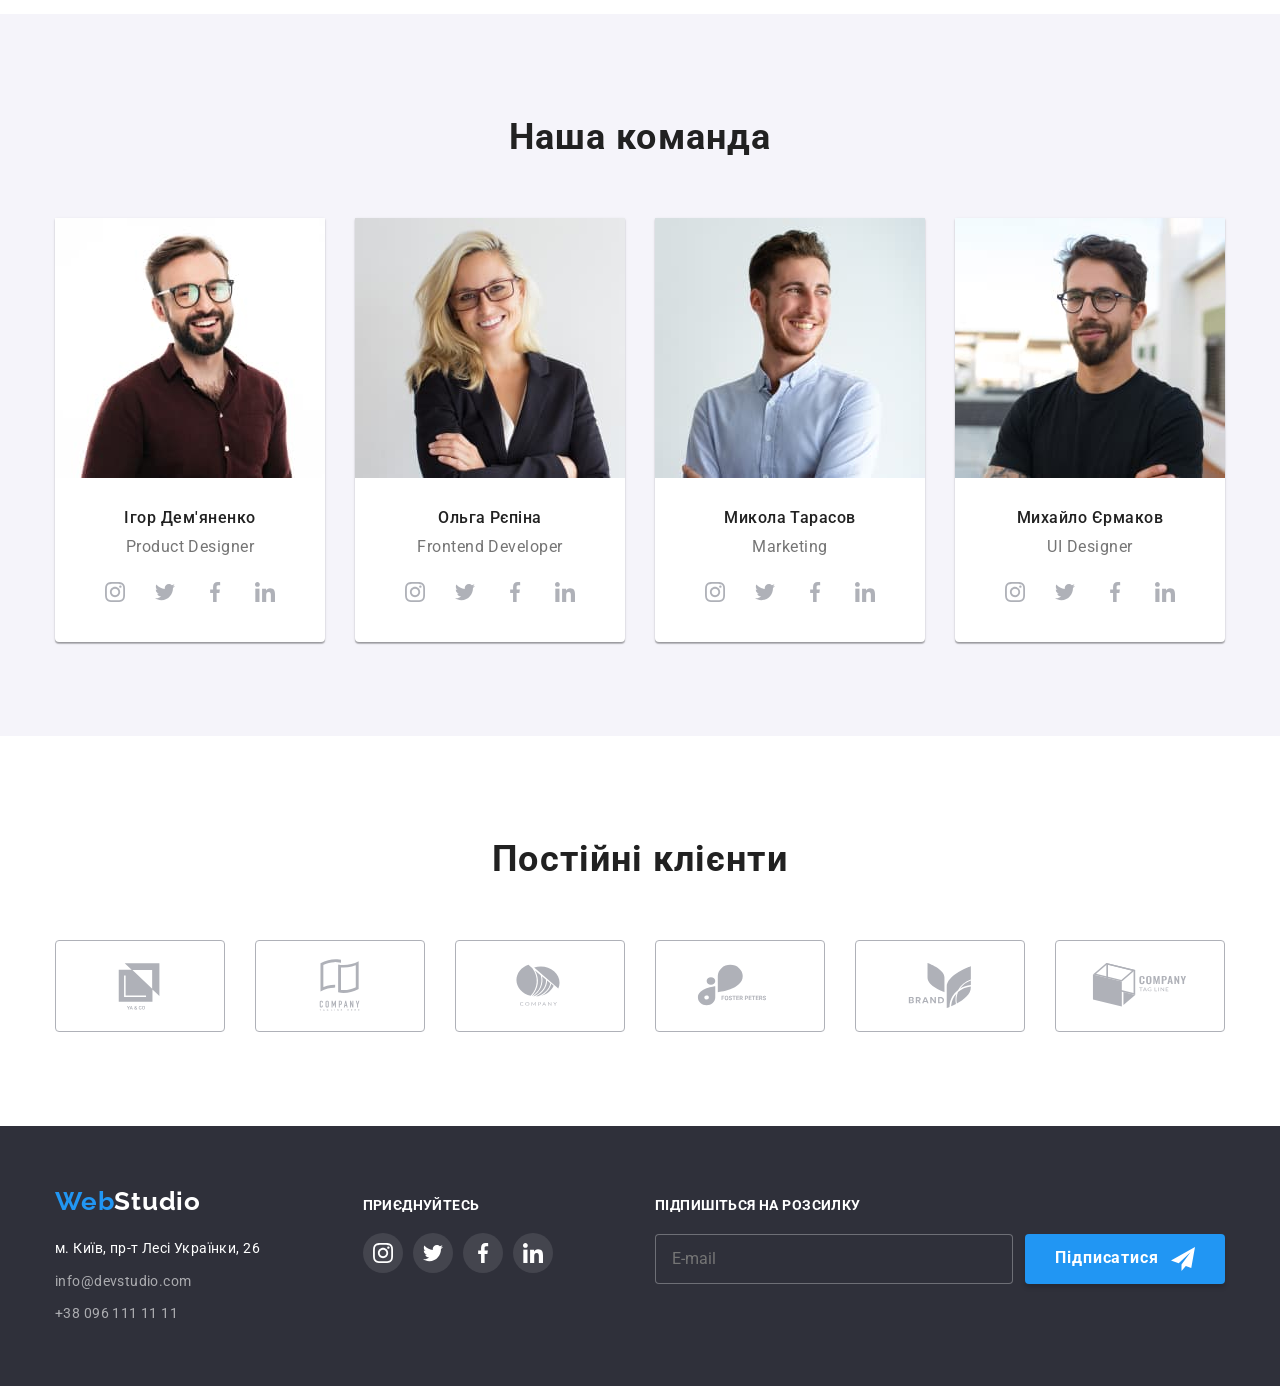
==== commit 2068c5ef: "I finish  work number six I finish  work number six" ====
--- a/index.html
+++ b/index.html
@@ -59,7 +59,9 @@
       <section class="section section-hero">
         <div class="container">
           <h1 class="section-hero-titel">Ефективні рішення для вашого бізнесу</h1>
-          <button type="button" class="button button-hero" data-modal-open>Замовити послугу</button>
+          <button type="button" class="button-main button-hero" data-modal-open>
+            Замовити послугу
+          </button>
         </div>
       </section>
 
@@ -415,10 +417,23 @@
             </li>
           </ul>
         </div>
+
+        <div class="decor-footer">
+          <p class="form-actions">Підпишіться на розсилку</p>
+          <form class="form-footer">
+            <input type="email" name="subscribe" class="footer-input" placeholder="E-mail" />
+            <button type="submit" class="button-main">
+              Підписатися
+              <svg class="footer-form-icon" width="24" height="24">
+                <use href="./images/sprite-defs.svg#icon-footer"></use>
+              </svg>
+            </button>
+          </form>
+        </div>
       </div>
     </footer>
 
-    <div class="backdrop" data-modal>
+    <div class="backdrop is-hidden" data-modal>
       <div class="modal">
         <button class="button-icon" data-modal-close>
           <svg class="backdrop-icon" width="18" height="18">
@@ -429,46 +444,56 @@
           <p class="modal-title">Залиште свої дані, ми вам передзвонимо</p>
           <label class="form-label"
             >Ім'я
-            <div class="modal-wrapper">
+            <span class="modal-wrapper">
               <input class="modal-imput" type="text" name="user-name" autocomplete="name" />
               <svg class="modal-icon" width="18" height="18">
                 <use href="./images/sprite-defs.svg#person-modal"></use>
               </svg>
-            </div>
+            </span>
           </label>
           <label class="form-label"
             >Телефон
-            <div class="modal-wrapper">
+            <span class="modal-wrapper">
               <input class="modal-imput" type="tel" name="user-tel" autocomplete="tel" />
               <svg class="modal-icon" width="18" height="18">
                 <use href="./images/sprite-defs.svg#phone-modal"></use>
               </svg>
-            </div>
+            </span>
           </label>
           <label class="form-label"
             >Пошта
-            <!-- <div class="modal-wrapper"> -->
-            <input class="modal-imput" type="email" name="user-email" autocomplete="email" />
-            <svg class="modal-icon" width="18" height="18">
-              <use href="./images/sprite-defs.svg#email-modal"></use>
-            </svg>
-            <!-- </div> -->
+            <span class="modal-wrapper">
+              <input class="modal-imput" type="email" name="user-email" autocomplete="email" />
+              <svg class="modal-icon" width="18" height="18">
+                <use href="./images/sprite-defs.svg#email-modal"></use>
+              </svg>
+            </span>
           </label>
 
           <label class="form-label"
             >Коментар
-            <div class="modal-wrapper comment">
+            <span class="modal-wrapper comment">
               <textarea
                 class="form-comment"
                 name="user-comment"
                 rows="7"
                 placeholder="Введіть текст"
               ></textarea>
-            </div>
+            </span>
           </label>
-
-          <label for=""></label>
-          <button type="submit">Відправити</button>
+          <label class="checkbox-label">
+            <input class="checkbox-imput" type="checkbox" checked name="form-agreement" />
+            <span class="checkbo-wrapper"
+              ><svg class="checkbox-icon" width="16" height="15">
+                <use href="./images/sprite-defs.svg#icon-check"></use>
+              </svg>
+              <svg class="checkbox-icon-check" width="16" height="15">
+                <use href="./images/sprite-defs.svg#icon-check-active"></use></svg
+            ></span>
+            Погоджуюся з розсилкою та приймаю&#160;
+            <a href="#" class="checkbox-link link">Умови договору</a>
+          </label>
+          <button type="submit" class="button-main butoon-modal">Відправити</button>
         </form>
       </div>
     </div>
--- a/css/styles.css
+++ b/css/styles.css
@@ -242,10 +242,18 @@
     text-transform: uppercase;
 }
 
-.button-hero {
+.button-main {
+    display: flex;
+    justify-content: center;
+    align-items: center;
+    gap: 12px;
+    width: 200px;
+    height: 50px;
+    margin: 0 auto;
     border-radius: 4px;
-    padding: 10px 32px;
-    margin: 0 auto;
+    padding: 10px;
+    cursor: pointer;
+
 
 
     background-color: var(--color-accent);
@@ -254,11 +262,12 @@
     font-weight: 700;
     line-height: 1.9;
     letter-spacing: 0.06em;
+    box-shadow: 0px 4px 4px rgba(0, 0, 0, 0.15);
     transition: color 250ms cubic-bezier(0.4, 0, 0.2, 1), background-color 250ms cubic-bezier(0.4, 0, 0.2, 1);
 }
 
-.button-hero:hover,
-.button-hero:focus {
+.button-main:hover,
+.button-main:focus {
     color: var(--color-accent-two);
     background-color: var(--button-active);
     
@@ -288,7 +297,8 @@
     margin-right: 30px;
 }
 
-.section-titel-hidden {
+.section-titel-hidden,
+.checkbox-imput {
         position: absolute;
         width: 1px;
         height: 1px;
@@ -661,6 +671,7 @@
 .main-footer {
     display: flex;
     align-items: baseline;
+    justify-content: space-between;
 }
 
 .footer {
@@ -731,12 +742,60 @@
     color: var(--color-accent);
 }
 
+.decor-footer {
+    display: flex;
+    flex-direction: column;
+    justify-content: center;
+    
+}
+
+.form-actions {
+font-weight: 700;
+font-size: 14px;
+line-height: 1.14;
+letter-spacing: 0.03em;
+text-transform: uppercase;
+color: var(--color-accent-two);
+
+margin-top: 0;
+margin-bottom: 20px;
+}
+
+
+.form-footer {
+    display: flex;
+    justify-content: center;
+    align-items: center;
+    gap: 12px;
+}
+
+.footer-input {
+width: 358px;
+height: 50px;
+font-weight: 400;
+padding: 15px 16px;
+background-color: var(--background-color-hero);
+color: var(--color-accent-two);
+outline: none;
+border: 1px solid rgba(255, 255, 255, 0.3);
+border-radius: 4px;
+cursor: pointer;
+transition: background-color 250ms cubic-bezier(0.4, 0, 0.2, 1);
+}
+.footer-input:focus {
+ border-color: var(--color-accent);
+}
+
+.footer-form-icon {
+    fill: var(--color-accent-two);
+}
+
+
 /* !social-icon */
 
 .footer-social{
     display: flex;
     flex-direction: column;
-    margin-left: 70px;
 }
 
 .footer-titel {
@@ -864,33 +923,37 @@
     font-size: 12px;
     line-height: 1.16;
     letter-spacing: 0.01em;
-    
+    cursor: pointer;
 }
 
 
 .modal-imput {
-   /* width: 100%; */
+    width: 100%;
     height: 40px;
     padding: 11px 42px;
     border: 1px solid #2196F3;
     border-radius: 4px;
     border: 1px solid rgba(33, 33, 33, 0.2);
+
+
     transition: border-color 250ms cubic-bezier(0.4, 0, 0.2, 1);
-    display: block;
 }
 
 .modal-wrapper {
     margin-top: 4px;
     position: relative;
     margin-bottom: 10px;
+    display: block;
 
 }
 
 .modal-icon {
     position: absolute;
-    top: 11px;
+    top:50%;
     left: 12px;
+    transform: translateY(-50%);
     transition: fill 250ms cubic-bezier(0.4, 0, 0.2, 1);
+    
 }
 
 .modal-imput:focus,
@@ -905,7 +968,7 @@
 }
 
 .form-comment {
-    /* width: 100%; */
+    width: 100%;
     height: 120px;
     padding: 12px 16px;
     border: 1px solid rgba(33, 33, 33, 0.2);
@@ -923,4 +986,60 @@
     outline: none;
 
     border-color: var(--color-accent);
-}+}
+
+
+
+.checkbox-label {
+    display: flex;
+    justify-content: center;
+    align-items: center;
+
+    font-weight: 400;
+    font-size: 14px;
+    line-height: 1.7;
+    letter-spacing: 0.03em;
+    margin-bottom: 30px;
+    cursor: pointer;
+}
+
+.checkbo-wrapper {
+    width: 16px;
+    position: relative;
+    margin-right: 8px;
+}
+
+.checkbox-icon { 
+    position: absolute;
+    top: 50%;
+    left: 0;
+    opacity: 1;
+
+    transform: translateY(-50%);
+    transition: opacity 250ms cubic-bezier(0.4, 0, 0.2, 1);
+}
+
+.checkbox-icon-check {
+    position: absolute;
+    top: 50%;
+    left: 0;
+    opacity: 0;
+
+    transform: translateY(-50%);
+    transition: opacity 250ms cubic-bezier(0.4, 0, 0.2, 1);
+}
+
+.checkbox-imput:checked + .checkbo-wrapper .checkbox-icon {
+    opacity: 0;
+}
+
+.checkbox-imput:checked + .checkbo-wrapper .checkbox-icon-check {
+    opacity: 1;
+}
+
+.checkbox-link {
+    color: var(--color-accent);
+    text-decoration: underline;
+}
+
+
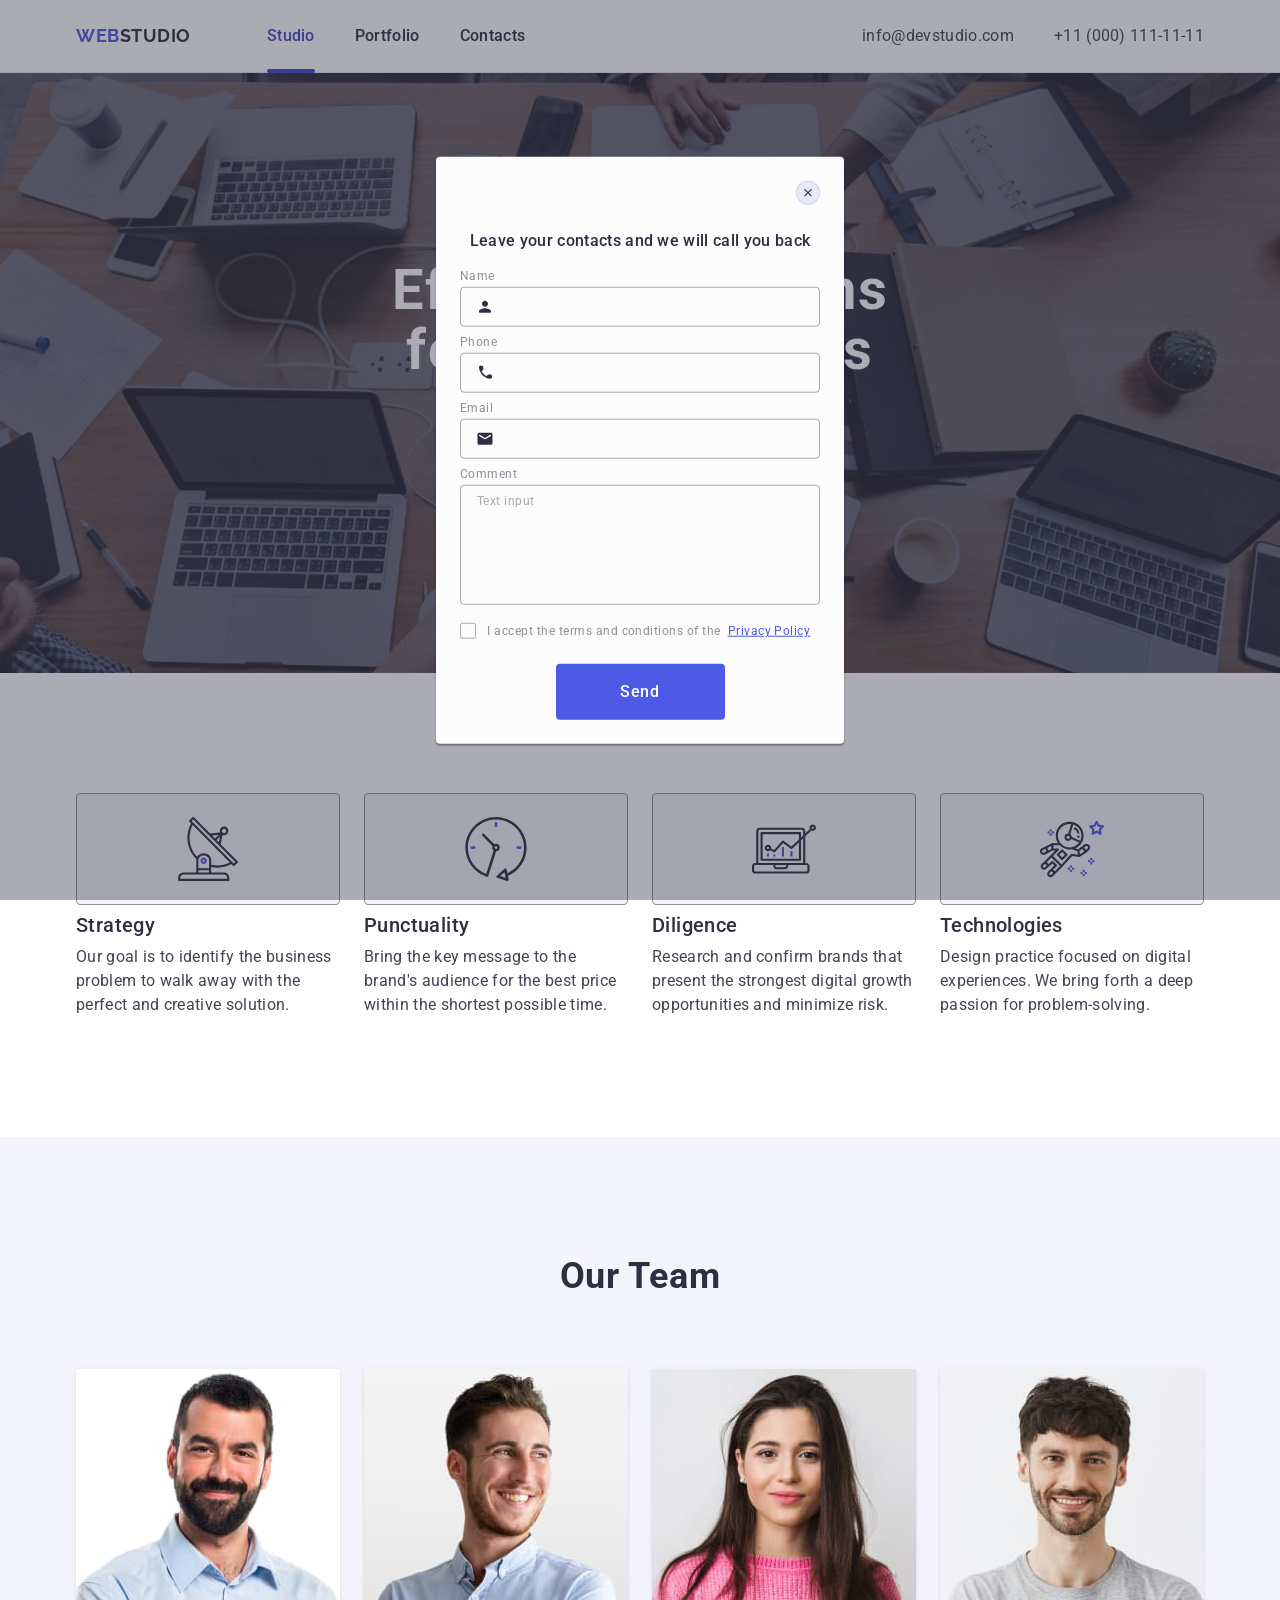
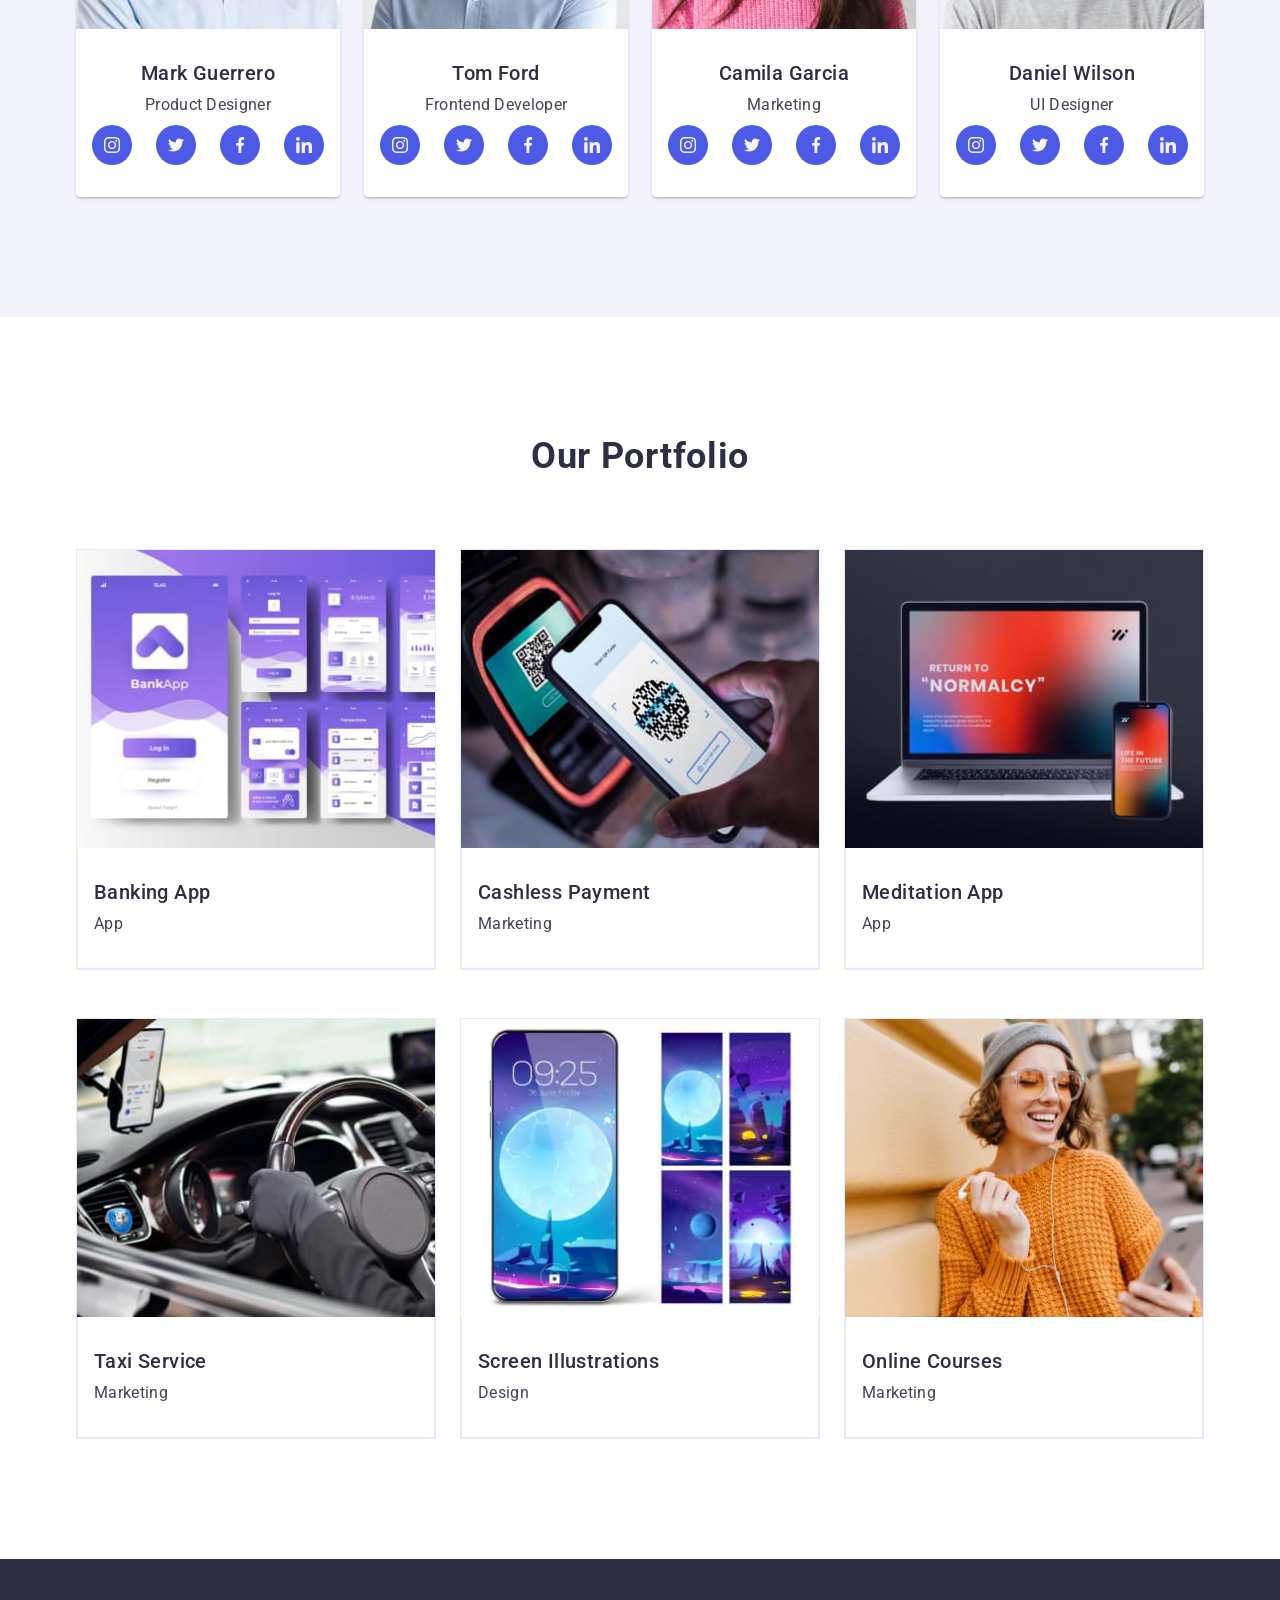
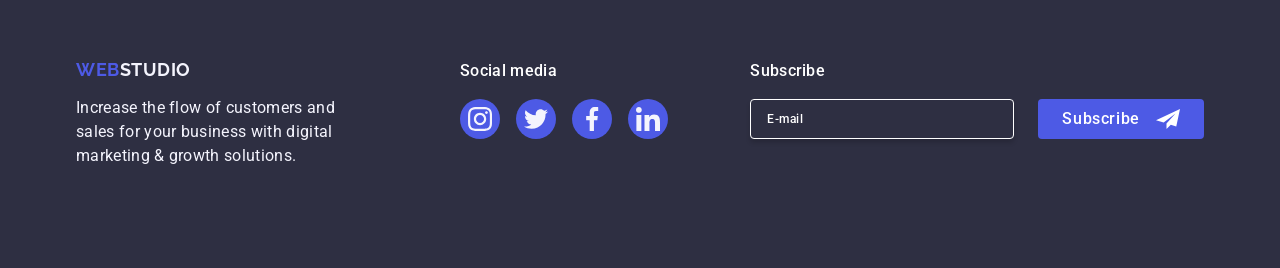
==== commit 2d745e32: "Initial commit" ====
--- a/index.html
+++ b/index.html
@@ -1,503 +1,717 @@
 <!DOCTYPE html>
-<html lang="uk">
+<html lang="en">
   <head>
     <meta charset="UTF-8" />
-    <meta http-equiv="X-UA-Compatible" content="IE=edge" />
     <meta name="viewport" content="width=device-width, initial-scale=1.0" />
-    <title>Студія</title>
+    <meta name="description" content="Effective Solutions for Your Business" />
+    <title>WebStudio</title>
+    <!-- Favicon -->
+    <!-- Fonts -->
     <link rel="preconnect" href="https://fonts.googleapis.com" />
     <link rel="preconnect" href="https://fonts.gstatic.com" crossorigin />
     <link
-      href="https://fonts.googleapis.com/css2?family=Raleway:wght@700&family=Roboto:wght@400;500;700;900&display=swap"
+      href="https://fonts.googleapis.com/css2?family=Raleway:wght@700&family=Roboto:wght@400;500;700&display=swap"
       rel="stylesheet"
     />
+    <!-- modern-normalize -->
     <link
       rel="stylesheet"
-      href="https://cdnjs.cloudflare.com/ajax/libs/modern-normalize/1.0.0/modern-normalize.min.css"
+      href="https://cdn.jsdelivr.net/npm/modern-normalize@2.0.0/modern-normalize.min.css"
     />
+    <!-- Custom style -->
     <link rel="stylesheet" href="./css/styles.css" />
   </head>
-  <body class="page">
-    <!-- шапка -->
+  <body>
+    <!-- *header -->
     <header class="header">
-      <div class="container main-nav">
-        <nav class="site-nav">
-          <a href="./index.html" class="logo link" aria-label="logo"
-            ><span lang="en"><span class="logo-web-blue">Web</span>Studio</span></a
+      <div class="header-container container">
+        <nav class="header-nav">
+          <a class="main-logo" href="./index.html"
+            >Web<span class="header-logo-accent">Studio</span></a
           >
-          <ul class="list-site-nav list">
-            <li class="item">
-              <a href="./index.html" class="link current link-site-nav">Студія</a>
-            </li>
-            <li class="item">
-              <a href="./portfolio.html" class="link link-site-nav">Портфоліо</a>
-            </li>
-            <li class="item"><a href="" class="link link-site-nav">Контакти</a></li>
+          <ul class="header-nav-list">
+            <li class="header-nav-item">
+              <a class="header-nav-link active" href="./index.html">Studio</a>
+            </li>
+            <li class="header-nav-item">
+              <a class="header-nav-link" href="">Portfolio</a>
+            </li>
+            <li class="header-nav-item">
+              <a class="header-nav-link" href="">Contacts</a>
+            </li>
           </ul>
         </nav>
-        <ul class="list-contacts-header list">
-          <li class="item">
-            <a href="mailto:info@devstudio.com" class="link-contacts-header link"
-              ><svg class="contacts-item" width="16" height="12">
-                <use href="./images/sprite-defs.svg#icon-mail"></use></svg
-              >info@devstudio.com</a
-            >
-          </li>
-          <li class="item">
-            <a href="tel:+380961111111" class="link-contacts-header link"
-              ><svg class="contacts-item" width="10" height="16">
-                <use href="./images/sprite-defs.svg#icon-phone"></use></svg
-              >+38 096 111 11 11</a
-            >
-          </li>
-        </ul>
+        <address class="header-address">
+          <ul class="header-address-list">
+            <li class="header-address-item">
+              <a class="header-address-link" href="mailto:info@devstudio.com"
+                >info@devstudio.com</a
+              >
+            </li>
+            <li class="header-address-item">
+              <a class="header-address-link" href="tel:+110001111111"
+                >+11 (000) 111-11-11</a
+              >
+            </li>
+          </ul>
+        </address>
       </div>
     </header>
     <main>
-      <!-- перша секція -->
-
-      <section class="section section-hero">
-        <div class="container">
-          <h1 class="section-hero-titel">Ефективні рішення для вашого бізнесу</h1>
-          <button type="button" class="button-main button-hero" data-modal-open>
-            Замовити послугу
+      <!-- *section hero -->
+      <section class="hero">
+        <div class="hero-container container">
+          <h1 class="hero-titel">Effective Solutions for Your Business</h1>
+          <button class="hero-button main-btn" type="button">
+            Order Service
           </button>
         </div>
       </section>
-
-      <!-- друга секція -->
-      <section class="section section-features">
+      <!-- *section advantages -->
+      <section class="advantages section">
         <div class="container">
-          <h2 class="section-titel-hidden">Перваги</h2>
-          <ul class="list list-section-features">
-            <li class="features-link">
-              <div class="img-features">
-                <svg class="icon-features" width="70" height="70">
-                  <use href="./images/sprite-defs.svg#icon-antenna"></use>
+          <h2 class="advantages-titel visually-hidden">advantages</h2>
+          <ul class="advantages-list">
+            <li class="advantages-item">
+              <div class="advantages-icon-wrap">
+                <svg class="advantages-icon" width="64" height="64">
+                  <use href="./images/icons.svg#antenna"></use>
                 </svg>
               </div>
-              <h3 class="title-section-features">УВАГА ДО ДЕТАЛЕЙ</h3>
-              <p class="paragraph-section-features">
-                Ідейні міркування, і навіть початок повсякденної роботи з формування позиції.
+              <h3 class="advantages-titel-caption">Strategy</h3>
+              <p class="advantages-desc">
+                Our goal is to identify the business problem to walk away with
+                the perfect and creative solution.
               </p>
             </li>
-            <li class="features-link">
-              <div class="img-features">
-                <svg class="icon-features" width="70" height="70">
-                  <use href="./images/sprite-defs.svg#icon-clock"></use>
+            <li class="advantages-item">
+              <div class="advantages-icon-wrap">
+                <svg class="advantages-icon" width="64" height="64">
+                  <use href="./images/icons.svg#clock"></use>
                 </svg>
               </div>
-              <h3 class="title-section-features">ПУНКТУАЛЬНІСТЬ</h3>
-              <p class="paragraph-section-features">
-                Завдання організації, особливо рамки і місце навчання кадрів тягне у себе.
+              <h3 class="advantages-titel-caption">Punctuality</h3>
+              <p class="advantages-desc">
+                Bring the key message to the brand's audience for the best price
+                within the shortest possible time.
               </p>
             </li>
-            <li class="features-link">
-              <div class="img-features">
-                <svg class="icon-features" width="70" height="70">
-                  <use href="./images/sprite-defs.svg#icon-diagram"></use>
+            <li class="advantages-item">
+              <div class="advantages-icon-wrap">
+                <svg class="advantages-icon" width="64" height="64">
+                  <use href="./images/icons.svg#diagram"></use>
                 </svg>
               </div>
-              <h3 class="title-section-features">ПЛАНУВАННЯ</h3>
-              <p class="paragraph-section-features">
-                Так само консультація з широким активом значною мірою зумовлює.
+              <h3 class="advantages-titel-caption">Diligence</h3>
+              <p class="advantages-desc">
+                Research and confirm brands that present the strongest digital
+                growth opportunities and minimize risk.
               </p>
             </li>
-            <li class="features-link">
-              <div class="img-features">
-                <svg class="icon-features" width="70" height="70">
-                  <use href="./images/sprite-defs.svg#icon-astronaut"></use>
+            <li class="advantages-item">
+              <div class="advantages-icon-wrap">
+                <svg class="advantages-icon" width="64" height="64">
+                  <use href="./images/icons.svg#astronaut"></use>
                 </svg>
               </div>
-              <h3 class="title-section-features">СУЧАСНІ ТЕХНОЛОГІЇ</h3>
-              <p class="paragraph-section-features">
-                Значимість цих проблем настільки очевидна, що реалізація планових завдань.
+              <h3 class="advantages-titel-caption">Technologies</h3>
+              <p class="advantages-desc">
+                Design practice focused on digital experiences. We bring forth a
+                deep passion for problem-solving.
               </p>
             </li>
           </ul>
         </div>
       </section>
-
-      <!-- третя секція  -->
-      <section class="section section-our-work">
+      <!-- *section team -->
+      <section class="team section">
         <div class="container">
-          <h2 class="section-titel">Чим ми займаємося</h2>
-          <ul class="list our-work-card-list">
-            <li class="item-our-work-card">
-              <img src="./images/box_one.jpg" alt="набір тексту на компютері" width="370" />
-              <div class="position-title"><h3 class="title-our-work">Мобільні додатки</h3></div>
-            </li>
-            <li class="item-our-work-card">
+          <h2 class="team-titel">Our Team</h2>
+          <ul class="team-list">
+            <li class="team-item">
               <img
-                src="./images/box_two.jpg"
-                alt="вибір дизайну програми для телефону"
-                width="370"
+                class="team-pic"
+                src="./images/team/img-3.jpg"
+                alt="photo man"
+                width="264"
+                height="260"
               />
-              <div class="position-title"><h3 class="title-our-work">Мобільні додатки</h3></div>
-            </li>
-            <li class="item-our-work-card">
+              <div class="team-wrap">
+                <h3 class="team-titel-caption">Mark Guerrero</h3>
+                <p class="team-desc">Product Designer</p>
+                <ul class="socials">
+                  <li class="socials-item">
+                    <a
+                      class="socials-link team-socials-link"
+                      href="https://instagram.com"
+                      target="blank"
+                      rel="noopener noreferrer"
+                      aria-label="Instagram site"
+                    >
+                      <svg class="socials-icon" width="16" height="16">
+                        <use href="./images/icons.svg#instagram"></use>
+                      </svg>
+                    </a>
+                  </li>
+                  <li class="socials-item">
+                    <a
+                      class="socials-link team-socials-link"
+                      href="https://twitter.com"
+                      target="_blank"
+                      rel="noopener noreferrer"
+                      aria-label="Twitter site"
+                    >
+                      <svg class="socials-icon" width="16" height="16">
+                        <use href="./images/icons.svg#twitter"></use>
+                      </svg>
+                    </a>
+                  </li>
+                  <li class="socials-item">
+                    <a
+                      class="socials-link team-socials-link"
+                      href="https://facebook.com"
+                      target="blank"
+                      rel="noopener noreferrer"
+                      aria-label="Facebook site"
+                    >
+                      <svg class="socials-icon" width="16" height="16">
+                        <use href="./images/icons.svg#facebook"></use>
+                      </svg>
+                    </a>
+                  </li>
+                  <li class="socials-item">
+                    <a
+                      class="socials-link team-socials-link"
+                      href="https://www.linkedin.com"
+                      target="blank"
+                      rel="noopener noreferrer"
+                      aria-label="Facebook site"
+                    >
+                      <svg class="socials-icon" width="16" height="16">
+                        <use href="./images/icons.svg#linkedin"></use>
+                      </svg>
+                    </a>
+                  </li>
+                </ul>
+              </div>
+            </li>
+            <li class="team-item">
               <img
-                src="./images/box_three.jpg"
-                alt="вибір кольору дизайнером в процесі роботи"
-                width="370"
+                class="team-pic"
+                src="./images/team/img-2.jpg"
+                alt="photo man"
+                width="264"
+                height="260"
               />
-              <div class="position-title"><h3 class="title-our-work">Дизайнерські рішення</h3></div>
+              <div class="team-wrap">
+                <h3 class="team-titel-caption">Tom Ford</h3>
+                <p class="team-desc">Frontend Developer</p>
+                <ul class="socials">
+                  <li class="socials-item">
+                    <a
+                      class="socials-link team-socials-link"
+                      href="https://instagram.com"
+                      target="blank"
+                      rel="noopener noreferrer"
+                      aria-label="Instagram site"
+                    >
+                      <svg class="socials-icon" width="16" height="16">
+                        <use href="./images/icons.svg#instagram"></use>
+                      </svg>
+                    </a>
+                  </li>
+                  <li class="socials-item">
+                    <a
+                      class="socials-link team-socials-link"
+                      href="https://twitter.com"
+                      target="blank"
+                      rel="noopener noreferrer"
+                      aria-label="Twitter site"
+                    >
+                      <svg class="socials-icon" width="16" height="16">
+                        <use href="./images/icons.svg#twitter"></use>
+                      </svg>
+                    </a>
+                  </li>
+                  <li class="socials-item">
+                    <a
+                      class="socials-link team-socials-link"
+                      href="https://facebook.com"
+                      target="blank"
+                      rel="noopener noreferrer"
+                      aria-label="Facebook site"
+                    >
+                      <svg class="socials-icon" width="16" height="16">
+                        <use href="./images/icons.svg#facebook"></use>
+                      </svg>
+                    </a>
+                  </li>
+                  <li class="socials-item">
+                    <a
+                      class="socials-link team-socials-link"
+                      href="https://www.linkedin.com"
+                      target="blank"
+                      rel="noopener noreferrer"
+                      aria-label="Facebook site"
+                    >
+                      <svg class="socials-icon" width="16" height="16">
+                        <use href="./images/icons.svg#linkedin"></use>
+                      </svg>
+                    </a>
+                  </li>
+                </ul>
+              </div>
+            </li>
+            <li class="team-item">
+              <img
+                class="team-pic"
+                src="./images/team/img-1.jpg"
+                alt="photo woman"
+                width="264"
+                height="260"
+              />
+              <div class="team-wrap">
+                <h3 class="team-titel-caption">Camila Garcia</h3>
+                <p class="team-desc">Marketing</p>
+                <ul class="socials">
+                  <li class="socials-item">
+                    <a
+                      class="socials-link team-socials-link"
+                      href="https://instagram.com"
+                      target="blank"
+                      rel="noopener noreferrer"
+                      aria-label="Instagram site"
+                    >
+                      <svg class="socials-icon" width="16" height="16">
+                        <use href="./images/icons.svg#instagram"></use>
+                      </svg>
+                    </a>
+                  </li>
+                  <li class="socials-item">
+                    <a
+                      class="socials-link team-socials-link"
+                      href="https://twitter.com"
+                      target="blank"
+                      rel="noopener noreferrer"
+                      aria-label="Twitter site"
+                    >
+                      <svg class="socials-icon" width="16" height="16">
+                        <use href="./images/icons.svg#twitter"></use>
+                      </svg>
+                    </a>
+                  </li>
+                  <li class="socials-item">
+                    <a
+                      class="socials-link team-socials-link"
+                      href="https://facebook.com"
+                      target="blank"
+                      rel="noopener noreferrer"
+                      aria-label="Facebook site"
+                    >
+                      <svg class="socials-icon" width="16" height="16">
+                        <use href="./images/icons.svg#facebook"></use>
+                      </svg>
+                    </a>
+                  </li>
+                  <li class="socials-item">
+                    <a
+                      class="socials-link team-socials-link"
+                      href="https://www.linkedin.com"
+                      target="blank"
+                      rel="noopener noreferrer"
+                      aria-label="Facebook site"
+                    >
+                      <svg class="socials-icon" width="16" height="16">
+                        <use href="./images/icons.svg#linkedin"></use>
+                      </svg>
+                    </a>
+                  </li>
+                </ul>
+              </div>
+            </li>
+            <li class="team-item">
+              <img
+                class="team-pic"
+                src="./images/team/img.jpg"
+                alt="photo man"
+                width="264"
+                height="260"
+              />
+              <div class="team-wrap">
+                <h3 class="team-titel-caption">Daniel Wilson</h3>
+                <p class="team-desc">UI Designer</p>
+                <ul class="socials">
+                  <li class="socials-item">
+                    <a
+                      class="socials-link team-socials-link"
+                      href="https://instagram.com"
+                      target="blank"
+                      rel="noopener noreferrer"
+                      aria-label="Instagram site"
+                    >
+                      <svg class="socials-icon" width="16" height="16">
+                        <use href="./images/icons.svg#instagram"></use>
+                      </svg>
+                    </a>
+                  </li>
+                  <li class="socials-item">
+                    <a
+                      class="socials-link team-socials-link"
+                      href="https://twitter.com"
+                      target="_blank"
+                      rel="noopener noreferrer"
+                      aria-label="Twitter site"
+                    >
+                      <svg class="socials-icon" width="16" height="16">
+                        <use href="./images/icons.svg#twitter"></use>
+                      </svg>
+                    </a>
+                  </li>
+                  <li class="socials-item">
+                    <a
+                      class="socials-link team-socials-link"
+                      href="https://facebook.com"
+                      target="blank"
+                      rel="noopener noreferrer"
+                      aria-label="Facebook site"
+                    >
+                      <svg class="socials-icon" width="16" height="16">
+                        <use href="./images/icons.svg#facebook"></use>
+                      </svg>
+                    </a>
+                  </li>
+                  <li class="socials-item">
+                    <a
+                      class="socials-link team-socials-link"
+                      href="https://www.linkedin.com"
+                      target="blank"
+                      rel="noopener noreferrer"
+                      aria-label="Facebook site"
+                    >
+                      <svg class="socials-icon" width="16" height="16">
+                        <use href="./images/icons.svg#linkedin"></use>
+                      </svg>
+                    </a>
+                  </li>
+                </ul>
+              </div>
             </li>
           </ul>
         </div>
       </section>
-
-      <!-- четверта секція -->
-      <section class="section section-team">
+      <!-- *our portfolio -->
+      <section class="portfolio section">
         <div class="container">
-          <h2 class="section-titel">Наша команда</h2>
-          <ul class="list section-team-list">
-            <li class="section-team-item">
-              <img src="./images/img_one.jpg" alt="фото чоловіка" width="270" />
-              <div class="section-team-name">
-                <h3 class="title-section-team">Ігор Дем'яненко</h3>
-                <p class="paragraph-section-team"><span lang="en">Product Designer</span></p>
-                <ul class="team-list list">
-                  <li class="team-item">
-                    <a href="#" class="team-link link" aria-label="instagram">
-                      <svg class="team-icon" width="20" height="20">
-                        <use href="./images/sprite-defs.svg#icon-instagram"></use>
-                      </svg>
-                    </a>
-                  </li>
-                  <li class="team-item">
-                    <a href="#" class="team-link link" aria-label="twitter">
-                      <svg class="team-icon" width="20" height="20">
-                        <use href="./images/sprite-defs.svg#icon-twitter"></use>
-                      </svg>
-                    </a>
-                  </li>
-                  <li class="team-item">
-                    <a href="#" class="team-link link" aria-label="facebook">
-                      <svg class="team-icon" width="20" height="20">
-                        <use href="./images/sprite-defs.svg#icon-facebook"></use>
-                      </svg>
-                    </a>
-                  </li>
-                  <li class="team-item">
-                    <a href="#" class="team-link link" aria-label="linkedin">
-                      <svg class="team-icon" width="20" height="20">
-                        <use href="./images/sprite-defs.svg#icon-linkedin"></use>
-                      </svg>
-                    </a>
-                  </li>
-                </ul>
-              </div>
-            </li>
-            <li class="section-team-item">
-              <img src="./images/img_two.jpg" alt="фото дівчини" width="270" />
-              <div class="section-team-name">
-                <h3 class="title-section-team">Ольга Рєпіна</h3>
-                <p class="paragraph-section-team"><span lang="en">Frontend Developer</span></p>
-                <ul class="team-list list">
-                  <li class="team-item">
-                    <a href="#" class="team-link link" aria-label="instagram">
-                      <svg class="team-icon" width="20" height="20">
-                        <use href="./images/sprite-defs.svg#icon-instagram"></use>
-                      </svg>
-                    </a>
-                  </li>
-                  <li class="team-item">
-                    <a href="#" class="team-link link" aria-label="twitter">
-                      <svg class="team-icon" width="20" height="20">
-                        <use href="./images/sprite-defs.svg#icon-twitter"></use>
-                      </svg>
-                    </a>
-                  </li>
-                  <li class="team-item">
-                    <a href="#" class="team-link link" aria-label="facebook">
-                      <svg class="team-icon" width="20" height="20">
-                        <use href="./images/sprite-defs.svg#icon-facebook"></use>
-                      </svg>
-                    </a>
-                  </li>
-                  <li class="team-item">
-                    <a href="#" class="team-link link" aria-label="linkedin">
-                      <svg class="team-icon" width="20" height="20">
-                        <use href="./images/sprite-defs.svg#icon-linkedin"></use>
-                      </svg>
-                    </a>
-                  </li>
-                </ul>
-              </div>
-            </li>
-            <li class="section-team-item">
-              <img src="./images/img_three.jpg" alt="фото чоловіка" width="270" />
-              <div class="section-team-name">
-                <h3 class="title-section-team">Микола Тарасов</h3>
-                <p class="paragraph-section-team"><span lang="en">Marketing</span></p>
-                <ul class="team-list list">
-                  <li class="team-item">
-                    <a href="#" class="team-link link" aria-label="instagram">
-                      <svg class="team-icon" width="20" height="20">
-                        <use href="./images/sprite-defs.svg#icon-instagram"></use>
-                      </svg>
-                    </a>
-                  </li>
-                  <li class="team-item">
-                    <a href="#" class="team-link link" aria-label="twitter">
-                      <svg class="team-icon" width="20" height="20">
-                        <use href="./images/sprite-defs.svg#icon-twitter"></use>
-                      </svg>
-                    </a>
-                  </li>
-                  <li class="team-item">
-                    <a href="#" class="team-link link" aria-label="facebook">
-                      <svg class="team-icon" width="20" height="20">
-                        <use href="./images/sprite-defs.svg#icon-facebook"></use>
-                      </svg>
-                    </a>
-                  </li>
-                  <li class="team-item">
-                    <a href="#" class="team-link link" aria-label="linkedin">
-                      <svg class="team-icon" width="20" height="20">
-                        <use href="./images/sprite-defs.svg#icon-linkedin"></use>
-                      </svg>
-                    </a>
-                  </li>
-                </ul>
-              </div>
-            </li>
-            <li class="section-team-item">
-              <img src="./images/img_four.jpg" alt="фото чоловіка" width="270" />
-              <div class="section-team-name">
-                <h3 class="title-section-team">Михайло Єрмаков</h3>
-                <p class="paragraph-section-team"><span lang="en">UI Designer</span></p>
-                <ul class="team-list list">
-                  <li class="team-item">
-                    <a href="#" class="team-link link" aria-label="instagram">
-                      <svg class="team-icon" width="20" height="20">
-                        <use href="./images/sprite-defs.svg#icon-instagram"></use>
-                      </svg>
-                    </a>
-                  </li>
-                  <li class="team-item">
-                    <a href="#" class="team-link link" aria-label="twitter">
-                      <svg class="team-icon" width="20" height="20">
-                        <use href="./images/sprite-defs.svg#icon-twitter"></use>
-                      </svg>
-                    </a>
-                  </li>
-                  <li class="team-item">
-                    <a href="#" class="team-link link" aria-label="facebook">
-                      <svg class="team-icon" width="20" height="20">
-                        <use href="./images/sprite-defs.svg#icon-facebook"></use>
-                      </svg>
-                    </a>
-                  </li>
-                  <li class="team-item">
-                    <a href="#" class="team-link link" aria-label="linkedin">
-                      <svg class="team-icon" width="20" height="20">
-                        <use href="./images/sprite-defs.svg#icon-linkedin"></use>
-                      </svg>
-                    </a>
-                  </li>
-                </ul>
-              </div>
-            </li>
-          </ul>
-        </div>
-      </section>
-      <!-- секція номер 5 -->
-      <section class="section sections-clients">
-        <div class="container">
-          <h2 class="section-titel">Постійні клієнти</h2>
-          <ul class="clients-list list">
-            <li class="clients-item">
-              <a href="#" class="clients-link link" aria-label="logo-company-clients">
-                <svg class="clients-icon" width="106" height="60">
-                  <use href="./images/sprite-defs.svg#icon-logo_one"></use>
-                </svg>
-              </a>
-            </li>
-            <li class="clients-item">
-              <a href="#" class="clients-link link" aria-label="logo-company-clients">
-                <svg class="clients-icon" width="106" height="60">
-                  <use href="./images/sprite-defs.svg#icon-logo_two"></use>
-                </svg>
-              </a>
-            </li>
-            <li class="clients-item">
-              <a href="#" class="clients-link link" aria-label="logo-company-clients">
-                <svg class="clients-icon" width="106" height="60">
-                  <use href="./images/sprite-defs.svg#icon-logo_three"></use>
-                </svg>
-              </a>
-            </li>
-            <li class="clients-item">
-              <a href="#" class="clients-link link" aria-label="logo-company-clients">
-                <svg class="clients-icon" width="106" height="60">
-                  <use href="./images/sprite-defs.svg#icon-logo_four"></use>
-                </svg>
-              </a>
-            </li>
-            <li class="clients-item">
-              <a href="#" class="clients-link link" aria-label="logo-company-clients">
-                <svg class="clients-icon" width="106" height="60">
-                  <use href="./images/sprite-defs.svg#icon-logo_five"></use>
-                </svg>
-              </a>
-            </li>
-            <li class="clients-item">
-              <a href="#" class="clients-link link" aria-label="logo-company-clients">
-                <svg class="clients-icon" width="106" height="60">
-                  <use href="./images/sprite-defs.svg#icon-logo_six"></use>
-                </svg>
-              </a>
+          <h2 class="portfolio-titel">Our Portfolio</h2>
+          <ul class="portfolio-list">
+            <li class="portfolio-item">
+              <div class="overlay-wrap">
+                <img
+                  class="portfolio-pic"
+                  src="./images/portfolio/imgportfolio-5.jpg"
+                  alt="photo banking app"
+                  width="360"
+                  height="300"
+                />
+
+                <p class="overlay">
+                  14 Stylish and User-Friendly App Design Concepts · Task
+                  Manager App · Calorie Tracker App · Exotic Fruit Ecommerce App
+                  · Cloud Storage App
+                </p>
+              </div>
+              <div class="portfolio-wrap">
+                <h3 class="portfolio-titel-caption">Banking App</h3>
+                <p class="portfolio-desc">App</p>
+              </div>
+            </li>
+            <li class="portfolio-item">
+              <div class="overlay-wrap">
+                <img
+                  class="portfolio-pic"
+                  src="./images/portfolio/imgportfolio-4.jpg"
+                  alt="photo phone"
+                  width="360"
+                  height="300"
+                />
+
+                <p class="overlay">
+                  14 Stylish and User-Friendly App Design Concepts · Task
+                  Manager App · Calorie Tracker App · Exotic Fruit Ecommerce App
+                  · Cloud Storage App
+                </p>
+              </div>
+
+              <div class="portfolio-wrap">
+                <h3 class="portfolio-titel-caption">Cashless Payment</h3>
+                <p class="portfolio-desc">Marketing</p>
+              </div>
+            </li>
+            <li class="portfolio-item">
+              <div class="overlay-wrap">
+                <img
+                  class="portfolio-pic"
+                  src="./images/portfolio/imgportfolio-3.jpg"
+                  alt="photo laptop"
+                  width="360"
+                  height="300"
+                />
+
+                <p class="overlay">
+                  14 Stylish and User-Friendly App Design Concepts · Task
+                  Manager App · Calorie Tracker App · Exotic Fruit Ecommerce App
+                  · Cloud Storage App
+                </p>
+              </div>
+
+              <div class="portfolio-wrap">
+                <h3 class="portfolio-titel-caption">Meditation App</h3>
+                <p class="portfolio-desc">App</p>
+              </div>
+            </li>
+            <li class="portfolio-item">
+              <div class="overlay-wrap">
+                <img
+                  class="portfolio-pic"
+                  src="./images/portfolio/imgportfolio-2.jpg"
+                  alt="photo car"
+                  width="360"
+                  height="300"
+                />
+
+                <p class="overlay">
+                  14 Stylish and User-Friendly App Design Concepts · Task
+                  Manager App · Calorie Tracker App · Exotic Fruit Ecommerce App
+                  · Cloud Storage App
+                </p>
+              </div>
+
+              <div class="portfolio-wrap">
+                <h3 class="portfolio-titel-caption">Taxi Service</h3>
+                <p class="portfolio-desc">Marketing</p>
+              </div>
+            </li>
+            <li class="portfolio-item">
+              <div class="overlay-wrap">
+                <img
+                  class="portfolio-pic"
+                  src="./images/portfolio/imgportfolio-1.jpg"
+                  alt="photo phone"
+                  width="360"
+                  height="300"
+                />
+
+                <p class="overlay">
+                  14 Stylish and User-Friendly App Design Concepts · Task
+                  Manager App · Calorie Tracker App · Exotic Fruit Ecommerce App
+                  · Cloud Storage App
+                </p>
+              </div>
+
+              <div class="portfolio-wrap">
+                <h3 class="portfolio-titel-caption">Screen Illustrations</h3>
+                <p class="portfolio-desc">Design</p>
+              </div>
+            </li>
+            <li class="portfolio-item">
+              <div class="overlay-wrap">
+                <img
+                  class="portfolio-pic"
+                  src="./images/portfolio/imgportfolio.jpg"
+                  alt="photo woman"
+                  width="360"
+                  height="300"
+                />
+
+                <p class="overlay">
+                  14 Stylish and User-Friendly App Design Concepts · Task
+                  Manager App · Calorie Tracker App · Exotic Fruit Ecommerce App
+                  · Cloud Storage App
+                </p>
+              </div>
+
+              <div class="portfolio-wrap">
+                <h3 class="portfolio-titel-caption">Online Courses</h3>
+                <p class="portfolio-desc">Marketing</p>
+              </div>
             </li>
           </ul>
         </div>
       </section>
     </main>
-    <!-- футер -->
-
+    <!-- *footer -->
     <footer class="footer">
-      <div class="container main-footer">
-        <div class="footer-address">
-          <a href="./index.html" class="footer-logo link" aria-label="logo"
-            ><span lang="en"><span class="logo-web-blue">Web</span>Studio</span></a
+      <div class="container footer-wrap">
+        <div class="footer-wrap-logo">
+          <a class="main-logo footer-logo" href="./index.html"
+            >Web<span class="footer-logo-accent">Studio</span></a
           >
-          <address class="address-footer">
-            <ul class="contacts-footer list">
-              <li>
-                <a
-                  href="https://www.google.com/maps/place/%D0%B1%D1%83%D0%BB.+%D0%9B%D0%B5%D1%81%D0%B8+%D0%A3%D0%BA%D1%80%D0%B0%D0%B8%D0%BD%D0%BA%D0%B8,+26,+%D0%9A%D0%B8%D0%B5%D0%B2,+%D0%A3%D0%BA%D1%80%D0%B0%D0%B8%D0%BD%D0%B0,+02000/@50.4265807,30.53838x58,17z/data=!3m1!4b1!4m5!3m4!1s0x40d4cf0e033ecbe9:0x57a4dffefec77da0!8m2!3d50.4265807!4d30.5383858"
-                  target="_blank"
-                  rel="noopener noreferrer"
-                  class="contacts-footer-street link"
-                  >м. Київ, пр-т Лесі Українки, 26</a
-                >
-              </li>
-              <li>
-                <a href="mailto:info@devstudio.com" class="contacts-footer-mail link"
-                  >info@devstudio.com</a
-                >
-              </li>
-              <li>
-                <a href="tel:+380961111111" class="contacts-footer-tel link">+38 096 111 11 11</a>
-              </li>
-            </ul>
-          </address>
+          <p class="footer-desc">
+            Increase the flow of customers and sales for your business with
+            digital marketing & growth solutions.
+          </p>
         </div>
-        <div class="footer-social">
-          <h2 class="footer-titel">приєднуйтесь</h2>
-          <ul class="footer-list list">
-            <li class="footer-item">
-              <a href="#" class="footer-link link" aria-label="instagram">
-                <svg class="footer-icon" width="20" height="20">
-                  <use href="./images/sprite-defs.svg#icon-instagram"></use>
+        <div class="socials-footer-wrap">
+          <p class="socials-footer-caption">Social media</p>
+          <ul class="socials footer-social">
+            <li class="socials-item">
+              <a
+                class="socials-link footer-socials-link"
+                href="https://instagram.com"
+                target="blank"
+                rel="noopener noreferrer"
+                aria-label="Instagram site"
+              >
+                <svg class="socials-icon" width="24" height="24">
+                  <use href="./images/icons.svg#instagram"></use>
                 </svg>
               </a>
             </li>
-            <li class="footer-item">
-              <a href="#" class="footer-link link" aria-label="twitter">
-                <svg class="footer-icon" width="20" height="20">
-                  <use href="./images/sprite-defs.svg#icon-twitter"></use>
+            <li class="socials-item">
+              <a
+                class="socials-link footer-socials-link"
+                href="https://twitter.com"
+                target="blank"
+                rel="noopener noreferrer"
+                aria-label="Twitter site"
+              >
+                <svg class="socials-icon" width="24" height="24">
+                  <use href="./images/icons.svg#twitter"></use>
                 </svg>
               </a>
             </li>
-            <li class="footer-item">
-              <a href="#" class="footer-link link" aria-label="facebook">
-                <svg class="footer-icon" width="20" height="20">
-                  <use href="./images/sprite-defs.svg#icon-facebook"></use>
+            <li class="socials-item">
+              <a
+                class="socials-link footer-socials-link"
+                href="https://facebook.com"
+                target="blank"
+                rel="noopener noreferrer"
+                aria-label="Facebook site"
+              >
+                <svg class="socials-icon" width="24" height="24">
+                  <use href="./images/icons.svg#facebook"></use>
                 </svg>
               </a>
             </li>
-            <li>
-              <a href="#" class="footer-link link" aria-label="linkedin">
-                <svg class="footer-icon" width="20" height="20">
-                  <use href="./images/sprite-defs.svg#icon-linkedin"></use>
+            <li class="socials-item">
+              <a
+                class="socials-link footer-socials-link"
+                href="https://www.linkedin.com"
+                target="blank"
+                rel="noopener noreferrer"
+                aria-label="Facebook site"
+              >
+                <svg class="socials-icon" width="24" height="24">
+                  <use href="./images/icons.svg#linkedin"></use>
                 </svg>
               </a>
             </li>
           </ul>
         </div>
-
-        <div class="decor-footer">
-          <p class="form-actions">Підпишіться на розсилку</p>
-          <form class="form-footer">
-            <input type="email" name="subscribe" class="footer-input" placeholder="E-mail" />
-            <button type="submit" class="button-main">
-              Підписатися
-              <svg class="footer-form-icon" width="24" height="24">
-                <use href="./images/sprite-defs.svg#icon-footer"></use>
+        <div class="footer-subscribe-wrap">
+          <p class="footer-subscribe-caption">Subscribe</p>
+          <form class="footer-subscribe-form">
+            <label class="footer-subscribe-label"
+              ><input
+                type="email"
+                name="email"
+                class="footer-subscribe-input"
+                placeholder="E-mail" /></label
+            ><button class="footer-subscribe-button main-btn" type="submit">
+              Subscribe
+              <svg class="footer-subscribe-icon" width="24" height="24">
+                <use href="./images/icons.svg#frame"></use>
               </svg>
             </button>
           </form>
         </div>
       </div>
     </footer>
-
-    <div class="backdrop is-hidden" data-modal>
+    <!-- modal -->
+    <div class="backdrop is-open">
       <div class="modal">
-        <button class="button-icon" data-modal-close>
-          <svg class="backdrop-icon" width="18" height="18">
-            <use href="./images/sprite-defs.svg#icon-close"></use>
+        <button class="modal-btn" type="button" aria-label="modal close button">
+          <svg class="btn-icon" width="8" height="8">
+            <use href="./images/icons.svg#close-black"></use>
           </svg>
         </button>
-        <form class="modal-form">
-          <p class="modal-title">Залиште свої дані, ми вам передзвонимо</p>
-          <label class="form-label"
-            >Ім'я
-            <span class="modal-wrapper">
-              <input class="modal-imput" type="text" name="user-name" autocomplete="name" />
-              <svg class="modal-icon" width="18" height="18">
-                <use href="./images/sprite-defs.svg#person-modal"></use>
+        <p class="modal-caption">
+          Leave your contacts and we will call you back
+        </p>
+
+        <form class="modal-form form" name="reviews">
+          <div class="form-field">
+            <label class="form-label" for="user-name">Name</label>
+            <div class="form-input-wrap">
+              <input
+                type="text"
+                name="user-name"
+                id="user-name"
+                class="form-input"
+              />
+              <svg class="form-icon" width="18" height="24">
+                <use href="./images/icons.svg#person-black"></use>
               </svg>
-            </span>
-          </label>
-          <label class="form-label"
-            >Телефон
-            <span class="modal-wrapper">
-              <input class="modal-imput" type="tel" name="user-tel" autocomplete="tel" />
-              <svg class="modal-icon" width="18" height="18">
-                <use href="./images/sprite-defs.svg#phone-modal"></use>
+            </div>
+          </div>
+          <div class="form-field">
+            <label class="form-label" for="user-phone">Phone </label>
+            <div class="form-input-wrap">
+              <input
+                type="tel"
+                name="user-phone"
+                id="user-phone"
+                class="form-input"
+              />
+              <svg class="form-icon" width="18" height="24">
+                <use href="./images/icons.svg#phone-black"></use>
               </svg>
-            </span>
-          </label>
-          <label class="form-label"
-            >Пошта
-            <span class="modal-wrapper">
-              <input class="modal-imput" type="email" name="user-email" autocomplete="email" />
-              <svg class="modal-icon" width="18" height="18">
-                <use href="./images/sprite-defs.svg#email-modal"></use>
+            </div>
+          </div>
+          <div class="form-field">
+            <label class="form-label" for="user_email">Email</label>
+            <div class="form-input-wrap">
+              <input
+                type="email"
+                name="user_email"
+                id="user_email"
+                class="form-input"
+              />
+              <svg class="form-icon" width="18" height="24">
+                <use href="./images/icons.svg#email-black"></use>
               </svg>
-            </span>
-          </label>
-
-          <label class="form-label"
-            >Коментар
-            <span class="modal-wrapper comment">
-              <textarea
-                class="form-comment"
-                name="user-comment"
-                rows="7"
-                placeholder="Введіть текст"
-              ></textarea>
-            </span>
-          </label>
-          <label class="checkbox-label">
-            <input class="checkbox-imput" type="checkbox" checked name="form-agreement" />
-            <span class="checkbo-wrapper"
-              ><svg class="checkbox-icon" width="16" height="15">
-                <use href="./images/sprite-defs.svg#icon-check"></use>
-              </svg>
-              <svg class="checkbox-icon-check" width="16" height="15">
-                <use href="./images/sprite-defs.svg#icon-check-active"></use></svg
-            ></span>
-            Погоджуюся з розсилкою та приймаю&#160;
-            <a href="#" class="checkbox-link link">Умови договору</a>
-          </label>
-          <button type="submit" class="button-main butoon-modal">Відправити</button>
+            </div>
+          </div>
+
+          <div class="form-field textarea-wrap">
+            <label class="form-label" for="user-comment">Comment </label>
+            <textarea
+              class="form-textarea"
+              name="user-comment"
+              id="user-comment"
+              placeholder="Text input"
+            ></textarea>
+          </div>
+          <div class="checkbox-wrap">
+            <input
+              class="checkbox visually-hidden"
+              type="checkbox"
+              name="user-privacy"
+              value="true"
+              id="user-privacy"
+            />
+            <label class="from-agreement" for="user-privacy">
+              <span class="from-agreement-checkbox"
+                ><svg class="from-agreement-icon" width="10" height="8">
+                  <use href="./images/icons.svg#vector"></use></svg
+              ></span>
+              I accept the terms and conditions of the&nbsp;
+              <a class="from-agreement-link">Privacy Policy</a>
+            </label>
+          </div>
+          <button class="form-btn main-btn">Send</button>
         </form>
       </div>
     </div>
-
-    <script src="./js/modal.js"></script>
   </body>
 </html>
--- a/css/styles.css
+++ b/css/styles.css
@@ -1,1045 +1,752 @@
-:root {
---color-accent-two: #FFFFFF;
---color-logo: #000000;
---color-accent: #2196F3;
---color-titel-nav: #212121;
---color-main: #757575;
---color-contactsfooter: rgba(255, 255, 255, 0.6);
---background-color-hero: #2F303A;
---background-color-sectionteam: #F5F4FA;
---button-active: #188CE8;
---color-accent-three: #ECECEC;
---color-icon-social: #AFB1B8;
---color-icon-footer: rgba(255, 255, 255, 0.1);
---color-out-work: rgba(47, 48, 58, 0.8);
-}
-
+/* Base styles */
 body {
-    color: var(--color-main);
-    background-color: var(--color-accent-two);
-    font-family: Roboto, sans-serif;
-}
-
-img,
-a,
-svg{
-    display: block;
-}
-
-.button {
-    cursor: pointer;
-}
-
-.list {
-    list-style: none;
-    padding: 0;
-    margin: 0;
-}
-
-.link {
-    text-decoration: none;
-    
-}
-
-/* !nav */
-
+  font-family: 'Roboto', sans-serif;
+  color: #434455;
+  background-color: #fff;
+}
+
+/* Reset styles */
+h1,
+h2,
+h3,
+h4,
+h5,
+h6,
+p {
+  margin: 0;
+}
+ul,
+ol {
+  list-style-type: none;
+  margin: 0;
+  padding: 0;
+}
+
+img {
+  display: block;
+  max-width: 100%;
+  height: auto;
+}
+
+a {
+  text-decoration: none;
+}
+
+button {
+  /* display: block; */
+  padding: 0;
+  border: none;
+  cursor: pointer;
+}
+
+/* Common styles */
+
+.visually-hidden {
+  position: absolute;
+  width: 1px;
+  height: 1px;
+  margin: -1px;
+  border: 0;
+  padding: 0;
+  white-space: nowrap;
+  clip: rect(0 0 0 0);
+  clip-path: inset(100%);
+  overflow: hidden;
+}
+
+.section {
+  padding-top: 120px;
+  padding-bottom: 120px;
+}
+
+.container {
+  width: 1158px;
+  padding-left: 15px;
+  padding-right: 15px;
+  margin-left: auto;
+  margin-right: auto;
+}
+
+.team-titel,
+.portfolio-titel {
+  margin-bottom: 72px;
+  color: #2e2f42;
+  text-align: center;
+  font-size: 36px;
+  line-height: 1.11;
+  letter-spacing: 0.02em;
+  text-transform: capitalize;
+}
+
+.advantages-titel-caption,
+.team-titel-caption,
+.portfolio-titel-caption {
+  color: #2e2f42;
+  font-size: 20px;
+  font-weight: 500;
+  line-height: 1.2;
+  letter-spacing: 0.02em;
+}
+
+.advantages-desc,
+.team-desc,
+.portfolio-desc {
+  font-size: 16px;
+  line-height: 1.5;
+  letter-spacing: 0.02em;
+}
+
+.main-btn {
+  display: block;
+  min-width: 169px;
+  padding: 16px 32px 16px 32px;
+  margin: 0 auto 0 auto;
+  color: #fff;
+  font-size: 16px;
+  font-weight: 500;
+  line-height: 1.5;
+  letter-spacing: 0.04em;
+  border-radius: 4px;
+  background-color: #4d5ae5;
+  transition: background-color 250ms cubic-bezier(0.4, 0, 0.2, 1);
+}
+
+.main-btn:hover,
+.main-btn:focus {
+  background-color: #404bbf;
+}
+
+/* !social ickon */
+.socials {
+  display: flex;
+  gap: 24px;
+  justify-content: center;
+  /* align-items: center; */
+}
+
+.socials-link {
+  display: flex;
+  justify-content: center;
+  align-items: center;
+  width: 40px;
+  height: 40px;
+  border-radius: 50%;
+  background-color: #4d5ae5;
+  background-color: 250ms cubic-bezier(0.4, 0, 0.2, 1);
+}
+
+.socials-icon {
+  fill: #f4f4fd;
+}
+
+/* !header */
 .header {
-    border-bottom: 1px solid var(--color-accent-three);
-}
-
-.container {
-    margin-left: auto;
-    margin-right: auto;
-    padding: 0 15px;
-    width: 1200px;
-}
-
-.main-nav { 
-    display: flex;
-    border-bottom: 1px var(--color-accent-three);
-}
-
-.site-nav {
-    display: flex;
-}
-
-
-.list-site-nav {
-    display: flex;
-}
-
-.logo {
-    margin-right: 93px;
-    padding-top: 24px;
-    padding-bottom: 24px;
-    display: block;
-    
-    color: var(--color-logo);
-    text-decoration: none;
-    font-family: Raleway, sans-serif;
-    font-weight: 700;
-    font-size: 26px;
-    line-height: 1.2;
-    letter-spacing: 0.03em;
-    
-}
-
-.logo-web-blue {
-    color: var(--color-accent);
-}
-
-.link-site-nav {
-    display: block;
-    padding-top: 32px;
-    padding-bottom: 32px;
-
-    color: var(--color-titel-nav);
-    font-weight: 500;
-    font-size: 14px;
-    line-height: 1.14;
-    letter-spacing: 0.02em;
-    
-    position: relative;
-
-    transition: color 250ms cubic-bezier(0.4, 0, 0.2, 1);
-
-}
-
-.site-nav .item:not(:last-child){
-    margin-right: 50px;
-}
-
-.link.current {
-    color: var(--color-accent);
-}
-
-.link-site-nav.current::after {
-    position: absolute;
-    left: 0;
-    bottom: -1px;
-
-    display: block;
-    content: "";
-    width: 100%;
-    height: 4px;
-    border-radius: 2px;
-
-
-    background-color: var(--color-accent);
-
-}
-
-.link-site-nav::after {
-
-    content: "";
-    background-color: transparent;
-
-    transition: background-color 250ms cubic-bezier(0.4, 0, 0.2, 1);
-
-
-}
-
-.link-site-nav:hover::after,
-.link-site-nav:focus::after {
-
-    content: "";
-    width: 100%;
-    height: 4px;
-    border-radius: 2px;
-    background-color: var(--color-accent);
-
-    position: absolute;
-    left: 0;
-    bottom: -1px;
-}
-
-
-.link-site-nav:hover,
-.link-site-nav:focus,
-.link-site-nav:active {
-    color: var(--color-accent);
-}
-
-.list-contacts-header {
-    display: flex;
-    margin-left: auto;
-    align-items: center;
-}
-
-
-.list-contacts-header .item:not(:last-child) {
-    margin-right: 30px;
-}
-
-.link-contacts-header {
-    display: flex;
-    padding-top: 32px;
-    padding-bottom: 32px;
-    align-items: center;
-
-    color: var(--color-main);
-    text-decoration: none;
-    font-weight: 500;
-    font-size: 14px;
-    line-height: 1.14;
-    letter-spacing: 0.02em;
-
-}
-
-.link-contacts-header:hover,
-.link-contacts-header:focus {
-    color: var(--color-accent);
-}
-
-/* !contacts items */
-
-.contacts-item {
-    display: inline;
-    margin-right: 10px;
-    fill: currentColor;
-}
-
-
-/* !<!-- перша секція --> */
-.section {
-    padding-top: 94px;
-    padding-bottom: 94px;
-}
-
-.section-hero {
-    padding-top: 200px;
-    padding-bottom: 200px;
-    margin-left: auto;
-    margin-right: auto;
-    max-width: 1600px;
-    background-color: var(--background-color-hero);
-    text-align: center;
-
-    background-image:linear-gradient(rgba(47, 48, 58, 0.4), rgba(47, 48, 58, 0.4)), url(../images/background_img.jpg);
-
-    height: auto;
-    background-size: cover;
-    background-position: center;
-    background-repeat: no-repeat;
-
-    
-}
-
-.section-hero-titel {
-    margin-top: 0;
-    margin-bottom: 30px;
-    width: 696px;
-    margin-right: auto;
-    margin-left: auto;
-
-
-    color: var(--color-accent-two);
-    font-weight: 900;
-    font-size: 44px;
-    line-height: 1.36;
-    text-align: center;
-    letter-spacing: 0.06em;
-    text-transform: uppercase;
-}
-
-.button-main {
-    display: flex;
-    justify-content: center;
-    align-items: center;
-    gap: 12px;
-    width: 200px;
-    height: 50px;
-    margin: 0 auto;
-    border-radius: 4px;
-    padding: 10px;
-    cursor: pointer;
-
-
-
-    background-color: var(--color-accent);
-    color: var(--color-accent-two);
-    border: none;
-    font-weight: 700;
-    line-height: 1.9;
-    letter-spacing: 0.06em;
-    box-shadow: 0px 4px 4px rgba(0, 0, 0, 0.15);
-    transition: color 250ms cubic-bezier(0.4, 0, 0.2, 1), background-color 250ms cubic-bezier(0.4, 0, 0.2, 1);
-}
-
-.button-main:hover,
-.button-main:focus {
-    color: var(--color-accent-two);
-    background-color: var(--button-active);
-    
-
-}
-
-
-
-
-
-/* !<!-- друга секція --> */
-.section-features {
-    padding-top: 94px;
-    padding-bottom: 94px;
-}
-
-.list-section-features {
-    display: flex;
-}
-
-.features-link {
-    width: 270px;
-
-}
-
-.features-link:not(:last-child) {
-    margin-right: 30px;
-}
-
-.section-titel-hidden,
-.checkbox-imput {
-        position: absolute;
-        width: 1px;
-        height: 1px;
-        margin: -1px;
-        border: 0;
-        padding: 0;
-        
-        white-space: nowrap;
-        clip-path: inset(100%);
-        clip: rect(0 0 0 0);
-        overflow: hidden;
-}
-
-.title-section-features {
-    margin-top: 0;
-    margin-bottom: 10px;
-
-    color: var(--color-titel-nav);
-    font-size: 14px;
-    line-height: 1.14;
-    letter-spacing: 0.03em;
-    text-transform: uppercase;
-}
-
-.paragraph-section-features {
-    margin-top: 0;
-    margin-bottom: 0;
-
-    font-size: 14px;
-    line-height: 1.7;
-    letter-spacing: 0.03em;
-}
-
-/* !svg-icon */
-
-.img-features {
-    display: flex;
-    align-items: center;
-    justify-content: center;
-    width: 270px;
-    height: 120px;
-    background-color: var(--background-color-sectionteam);
-    margin-bottom: 30px;
-}
-
-
-/* ! третя секція  */
-.section-our-work{
-    padding-top: 0;
-    padding-bottom: 94px;
-
-}
-.section-titel {
-    margin-top: 0;
-    margin-bottom: 50px;
-
-    color: var(--color-titel-nav);
-    font-weight: 700;
-    font-size: 36px;
-    line-height: 1.66;
-    text-align: center;
-    letter-spacing: 0.03em;
-}
-
-.our-work-card-list {
-    display: flex;
-    
-}
-
-.item-our-work-card {
-    width: 370px;
-    position: relative;
-}
-
-.item-our-work-card:not(:last-child) {
-    margin-right: 30px;
-}
-
-.position-title {
-    position: absolute;
-    display: flex;
-    align-items: center;
-    justify-content: center;
-    width: 100%;
-    height: 70px;
-    bottom:0;
-    right:0;
-
-    background-color: var(--color-out-work);
-}
-
-.title-our-work {
-    font-weight: 700;
-    font-size: 14px;
-    line-height: 1.14;
-    text-align: center;
-    letter-spacing: 0.03em;
-    text-transform: uppercase;
-    color: var(--color-accent-two);
-    margin: 0;
-
-
-
-
-    
-}
-
-/* !<!-- четверта секція --> */
-
-.section-team {
-    background-color: var(--background-color-sectionteam);
-}
-
-.section-team-list {
-    display: flex;
-    
-
-}
-
-.section-team-item {
-    width: 270px;
-    border-radius: 0px 0px 4px 4px;
-    box-shadow: 0px 1px 3px rgba(0, 0, 0, 0.12), 0px 1px 1px rgba(0, 0, 0, 0.14), 0px 2px 1px rgba(0, 0, 0, 0.2);
-
-    background-color: var(--color-accent-two);
-}
-
-.section-team-item:not(:last-child){
-    margin-right: 30px;
-    
-}
-
-.section-team-name {
-    padding-top: 30px;
-    padding-bottom: 30px;
-    }
-
-.title-section-team {
-    margin-top: 0px;
-    margin-bottom: 10px;
-
-    color: var(--color-titel-nav);
-    font-weight: 500;
-    font-size: 16px;
-    line-height: 1.2;
-    text-align: center;
-    letter-spacing: 0.03em;
-}
-
-.paragraph-section-team {
-    margin-top: 0;
-    margin-bottom: 16px;
-
-    font-size: 16px;
-    line-height: 1.2;
-    text-align: center;
-    letter-spacing: 0.03em;
-}
-
-/* !секція номер 5  */
-/* !icon-social */
+  border-bottom: 1px solid #e7e9fc;
+  box-shadow: 0px 2px 1px rgba(46, 47, 66, 0.08),
+    0px 1px 1px rgba(46, 47, 66, 0.16), 0px 1px 6px rgba(46, 47, 66, 0.08);
+}
+.header-container {
+  display: flex;
+  align-items: center;
+}
+
+.header-nav {
+  display: flex;
+  align-items: center;
+}
+
+.header-nav-list {
+  display: flex;
+}
+
+.header-address-list {
+  display: flex;
+  font-style: normal;
+  gap: 40px;
+}
+
+.header-address {
+  margin-left: auto;
+}
+
+.header-nav-item:not(:last-child) {
+  margin-right: 40px;
+}
+
+.main-logo {
+  display: inline-flex;
+  align-items: center;
+  color: #4d5ae5;
+  font-family: 'Raleway', sans-serif;
+  font-size: 18px;
+  font-weight: 700;
+  line-height: 1.17;
+  letter-spacing: 0.03em;
+  text-transform: uppercase;
+  margin-right: 76px;
+}
+
+.header-logo-accent {
+  color: #2e2f42;
+}
+
+.header-nav-link {
+  position: relative;
+  display: block;
+  color: #2e2f42;
+  font-size: 16px;
+  font-weight: 500;
+  line-height: 1.5;
+  letter-spacing: 0.02em;
+  padding: 24px 0;
+  transition: color 250ms cubic-bezier(0.4, 0, 0.2, 1);
+}
+
+.header-nav-link.active {
+  color: #404bbf;
+}
+
+.header-nav-link.active::after {
+  position: absolute;
+  display: block;
+  content: '';
+  border-radius: 2px;
+  bottom: -1px;
+  width: 100%;
+  height: 4px;
+  background-color: #404bbf;
+}
+
+/* address {
+  font-style: normal;
+} */
+
+.header-address-link {
+  color: #434455;
+  font-size: 16px;
+  font-weight: 400;
+  line-height: 1.5;
+  letter-spacing: 0.02em;
+  transition: color 250ms cubic-bezier(0.4, 0, 0.2, 1);
+}
+
+.header-nav-link:focus,
+.header-nav-link:hover {
+  color: #404bbf;
+}
+
+.header-address-link:focus,
+.header-address-link:hover {
+  color: #404bbf;
+}
+
+/* !hero */
+
+.hero {
+  max-width: 1440px;
+  padding: 188px 0;
+  margin-left: auto;
+  margin-right: auto;
+  background-color: #2e2f42;
+  background-image: linear-gradient(
+      rgba(46, 47, 66, 0.7),
+      rgba(46, 47, 66, 0.7)
+    ),
+    url(../images/background/people-office-background.jpg);
+  background-size: cover;
+  background-repeat: no-repeat;
+  background-position: center;
+}
+
+/* .hero-container {
+  padding: 188px 0;
+  background-color: #2e2f42;
+  background-image: linear-gradient(
+      rgba(46, 47, 66, 0.7),
+      rgba(46, 47, 66, 0.7)
+    ),
+    url(../images/background/people-office-background.jpg);
+  background-size: cover;
+  background-repeat: no-repeat;
+  background-position: center;
+} */
+
+.hero-titel {
+  color: #fff;
+  max-width: 496px;
+  text-align: center;
+  font-size: 56px;
+  line-height: 1.07;
+  letter-spacing: 0.02em;
+  margin: auto auto 48px auto;
+}
+
+/* !advantages */
+
+.advantages-list {
+  display: flex;
+  gap: 24px;
+}
+
+.advantages-item {
+  width: calc((100% - 24px * 3) / 4);
+}
+
+/* .advantages-desc {
+  width: 264px;
+} */
+
+.advantages-titel-caption {
+  margin-bottom: 8px;
+}
+
+.advantages-icon-wrap {
+  display: flex;
+  justify-content: center;
+  align-items: center;
+  height: 112px;
+  /* padding: 24px 100px; */
+  border-radius: 4px;
+  border: 1px solid #8e8f99;
+  background: #f4f4fd;
+  margin-bottom: 8px;
+}
+
+/* !team */
+
+.team {
+  background-color: #f4f4fd;
+}
+
 .team-list {
-    display: flex;
-    align-items: center;
-    justify-content: center;
-    gap: 10px;
-}
-
-.team-link {
-    display: flex;
-    align-items: center;
-    justify-content: center;
-    width: 40px;
-    height: 40px;
-    border-radius: 50%;
-    fill: var(--color-icon-social);
-    outline: none;
-    transition: background-color 250ms cubic-bezier(0.4, 0, 0.2, 1);
-}
-
-
-.team-link:hover,
-.team-link:focus {
-    background-color: var(--color-accent);
-}
-
-.team-link:hover .team-icon,
-.team-link:focus .team-icon {
-    fill: var(--color-accent-two);
-}
-
-.team-icon {
-    transition: fill 250ms cubic-bezier(0.4, 0, 0.2, 1);
-}
-
-
-/* !sections-clients */
-
-.clients-list {
-    display: flex;
-    align-items: center;
-    justify-content: center;
-    gap: 30px;
-}
-
-.clients-link {
-    display: flex;
-    align-items: center;
-    justify-content: center;
-    width: 170px;
-    height: 92px;
-    border: 1px solid var(--color-icon-social);
-    border-radius: 4px;
-    outline: none;
-
-    transition: border 250ms cubic-bezier(0.4, 0, 0.2, 1);
-}
-
-.clients-icon {
-    fill: var(--color-icon-social);
-
-    transition: fill 250ms cubic-bezier(0.4, 0, 0.2, 1); 
-}
-
-.clients-link:hover,
-.clients-link:focus {
-    border: 1px solid var(--color-accent);
-}
-
-
-.clients-link:hover .clients-icon,
-.clients-link:focus .clients-icon {
-    fill: var(--color-accent);
-}
-
-
-/* !<!--! портфоліо --> */
-
-/* !кнопка 4 портфоліо   */
-
-.list-filter {
-    display: flex;
-    justify-content: center;
-    margin-bottom: 34px;
-}
-
-.button-item:not(:last-child) {
-    margin-right: 8px;
-}
-
-.button-filter {
-    border-radius: 4px;
-    padding: 6px 22px;
-    border: none;
-
-    background-color: var(--background-color-sectionteam);
-    color: var(--color-titel-nav);
-    font-weight: 500;
-    line-height: 1.6;
-    letter-spacing: 0.03em;
-
-    transition: color 250ms cubic-bezier(0.4, 0, 0.2, 1), background-color 250ms cubic-bezier(0.4, 0, 0.2, 1), box-shadow 250ms cubic-bezier(0.4, 0, 0.2, 1);
-}
-
-.button-filter:hover,
-.button-filter:focus {
-    color: var(--color-accent-two);
-    background-color: var(--color-accent);
-    box-shadow: 0px 1px 1px rgba(0, 0, 0, 0.12), 0px 4px 4px rgba(0, 0, 0, 0.06), 1px 4px 6px rgba(0, 0, 0, 0.16);
-
-}
-
-/* !катки  портфоліо   */
-.list-sample-work {
-    display: flex;
-    flex-wrap: wrap;
-}
-
-.works-item {
-    margin-bottom: 30px;
-    margin-right: 30px;
-    flex-basis: calc((100% - 2 * 30px) / 3);
-}
-
-.works-item:nth-child(3n){
-    margin-right: 0;
-}
-
-.works-item:nth-last-child(-n + 3){
-    margin-bottom: 0;
-}
-
-.works-examples {
-    padding-top: 20px;
-    padding-left: 24px;
-    padding-bottom: 20px;
-    padding-right: 24px;
-    border-bottom: 1px solid var(--color-accent-three);
-    border-left: 1px solid var(--color-accent-three);
-    border-right: 1px solid var(--color-accent-three);
-}
-
-.list-sample-work-titel {
-    margin-top: 0;
-    margin-bottom: 4px;
-
-    color: var(--color-titel-nav);
-    font-size: 18px;
-    line-height: 2;
-    letter-spacing: 0.06em;
-}
-
-.list-sample-work-paragraph {
-    margin: 0;
-    
-    color: var(--color-main);
-    line-height: 1.9;
-    letter-spacing: 0.03em;
-}
-
-.link-portfolio {
-    transition: box-shadow 250ms cubic-bezier(0.4, 0, 0.2, 1);
-}
-
-.link-portfolio:hover,
-.link-portfolio:focus {
-    box-shadow: 0px 1px 1px rgba(0, 0, 0, 0.12), 0px 4px 4px rgba(0, 0, 0, 0.06), 1px 4px 6px rgba(0, 0, 0, 0.16);
-    outline: none;
+  display: flex;
+  flex-wrap: wrap;
+  gap: 24px;
+}
+
+.team-item {
+  background-color: #fff;
+  width: calc((100% - 24px * 3) / 4);
+  border-radius: 0px 0px 4px 4px;
+  box-shadow: 0px 2px 1px 0px rgba(46, 47, 66, 0.08),
+    0px 1px 1px 0px rgba(46, 47, 66, 0.16),
+    0px 1px 6px 0px rgba(46, 47, 66, 0.08);
+}
+
+/* .team-titel {
+  margin-bottom: 72px;
+} */
+
+.team-wrap {
+  padding: 32px 0;
+}
+
+.team-titel-caption {
+  margin-bottom: 8px;
+  text-align: center;
+}
+
+.team-desc {
+  text-align: center;
+  margin-bottom: 8px;
+}
+
+.team-socials-link {
+  transition: background-color 250ms cubic-bezier(0.4, 0, 0.2, 1);
+}
+.team-socials-link:hover,
+.team-socials-link:focus {
+  background-color: #404bbf;
+}
+
+/* !our portfolio */
+
+.portfolio-list {
+  display: flex;
+  flex-wrap: wrap;
+  gap: 24px;
+  row-gap: 48px;
+}
+
+.portfolio-item {
+  width: calc((100% - 24px * 2) / 3);
+  border: 1px solid #e7e9fc;
+}
+
+.portfolio-wrap {
+  padding: 32px 16px;
+  border: 1px solid #e7e9fc;
+  border-top: none;
+}
+
+.portfolio-titel-caption {
+  margin-bottom: 8px;
+}
+
+.overlay-wrap {
+  position: relative;
+  overflow: hidden;
 }
 
 .overlay {
-    position: absolute;
-    width: 100%;
-    height: 100%;
-    top: 0;
-    left:0;
-
-    padding: 63px 24px;
-
-    background: rgba(33, 150, 243, 0.9);
-
-    transform: translateY(101%);
-    transition: transform 250ms cubic-bezier(0.4, 0, 0.2, 1);
-}
-
-.overlay-wrapper {
-    position: relative;
-    overflow: hidden;
-    
-}
-
-.link-portfolio:hover .overlay,
-.link-portfolio:focus .overlay{
-    transform: translateY(0);
-}
-
-.overlay-text {
-    font-size: 18px;
-    line-height: 1.55;
-    letter-spacing: 0.03em;
-    color: var(--color-accent-two);
-    margin: 0;
-
-}
-
-
-
-/* !фотер */
-
-.main-footer {
-    display: flex;
-    align-items: baseline;
-    justify-content: space-between;
-}
+  padding: 40px 32px;
+  position: absolute;
+  width: 100%;
+  height: 100%;
+  top: 0;
+  left: 0;
+  transform: translateY(100%);
+  background-color: #4d5ae5;
+  transition: box-shadow 250ms cubic-bezier(0.4, 0, 0.2, 1);
+  transition: transform 250ms cubic-bezier(0.4, 0, 0.2, 1);
+  font-size: 16px;
+  line-height: 1.5;
+  letter-spacing: 0.02em;
+  color: #f4f4fd;
+}
+
+.portfolio-item:hover .overlay,
+.portfolio-item:focus .overlay {
+  transform: translateY(0);
+}
+
+.portfolio-item:hover {
+  box-shadow: 0px 1px 6px rgba(46, 47, 66, 0.08),
+    0px 1px 1px rgba(46, 47, 66, 0.16), 0px 2px 1px rgba(46, 47, 66, 0.08);
+}
+.portfolio-item {
+  transition: box-shadow 250ms cubic-bezier(0.4, 0, 0.2, 1);
+}
+/* .overlay-text {
+  font-size: 16px;
+  line-height: 1.5;
+  letter-spacing: 0.02em;
+  color: #f4f4fd;
+} */
+
+/* !footer */
 
 .footer {
-    padding-top: 60px;
-    padding-bottom: 60px;
-    cursor: pointer;
-
-    background-color: var(--background-color-hero);
-}
-.footer-address{
-    display: flex;
-    flex-direction: column;
-}
+  background-color: #2e2f42;
+  padding: 100px 0 100px 0;
+}
+
 .footer-logo {
-    margin-top: 0;
-    margin-bottom: 20px;
-
-    color: var(--color-accent-two);
-    text-decoration: none;
-    font-family: Raleway, sans-serif;
-    font-weight: 700;
-    font-size: 26px;
-    line-height: 1.2;
-    letter-spacing: 0.03em;
-}
-
-.contacts-footer-street {
-    margin-bottom: 9px;
-
-
-    color: var(--color-accent-two);
-    text-decoration: none;
-    font-style: normal;
-    font-size: 14px;
-    line-height: 1.7;
-    letter-spacing: 0.03em;
-
-    transition: color 250ms cubic-bezier(0.4, 0, 0.2, 1);
-}
-
-.contacts-footer-mail {
-    margin-bottom: 9px;
-
-    border-bottom-color: var(--color-contactsfooter);
-
-}
-
-.contacts-footer-mail,
-.contacts-footer-tel {
-    color: var(--color-contactsfooter);
-    text-decoration: none;
-    font-style: normal;
-    font-size: 14px;
-    line-height: 1.7;
-    letter-spacing: 0.03em;
-    transition: color 250ms cubic-bezier(0.4, 0, 0.2, 1);
-}
-
-.contacts-footer-street:hover,
-.contacts-footer-mail:hover,
-.contacts-footer-tel:hover { 
-    color: var(--color-accent);
-}
-
-.contacts-footer-street:focus,
-.contacts-footer-mail:focus,
-.contacts-footer-tel:focus { 
-    color: var(--color-accent);
-}
-
-.decor-footer {
-    display: flex;
-    flex-direction: column;
-    justify-content: center;
-    
-}
-
-.form-actions {
-font-weight: 700;
-font-size: 14px;
-line-height: 1.14;
-letter-spacing: 0.03em;
-text-transform: uppercase;
-color: var(--color-accent-two);
-
-margin-top: 0;
-margin-bottom: 20px;
-}
-
-
-.form-footer {
-    display: flex;
-    justify-content: center;
-    align-items: center;
-    gap: 12px;
-}
-
-.footer-input {
-width: 358px;
-height: 50px;
-font-weight: 400;
-padding: 15px 16px;
-background-color: var(--background-color-hero);
-color: var(--color-accent-two);
-outline: none;
-border: 1px solid rgba(255, 255, 255, 0.3);
-border-radius: 4px;
-cursor: pointer;
-transition: background-color 250ms cubic-bezier(0.4, 0, 0.2, 1);
-}
-.footer-input:focus {
- border-color: var(--color-accent);
-}
-
-.footer-form-icon {
-    fill: var(--color-accent-two);
-}
-
-
-/* !social-icon */
-
-.footer-social{
-    display: flex;
-    flex-direction: column;
-}
-
-.footer-titel {
-    color: var(--color-accent-two);
-    font-size: 14px;
-    line-height: 1.1;
-    letter-spacing: 0.03em;
-    margin-top: 0;
-    margin-bottom: 20px;
-    text-transform: uppercase;
-}
-
-.footer-list {
-    display: flex;
-    align-items: center;
-    justify-content: center;
-    gap: 10px;
-}
-
-.footer-link {
-    display: flex;
-    align-items: center;
-    justify-content: center;
-    width: 40px;
-    height: 40px;
-    border-radius: 50%;
-    background-color: var(--color-icon-footer);
-    fill: var(--color-accent-two);
-    outline: none;
-    transition: background-color 250ms cubic-bezier(0.4, 0, 0.2, 1);
-}
-
-.footer-link:hover,
-.footer-link:focus {
-    background-color: var(--color-accent);
-}
-
-
-/* !modal */
+  display: inline-block;
+  margin-bottom: 16px;
+}
+
+.footer-logo-accent {
+  color: #f4f4fd;
+}
+
+.footer-wrap {
+  display: flex;
+  align-items: baseline;
+}
+
+.footer-wrap-logo {
+  margin-right: 120px;
+}
+
+.footer-desc {
+  width: 264px;
+  color: #f4f4fd;
+  font-size: 16px;
+  line-height: 1.5;
+  letter-spacing: 0.02em;
+}
+.socials-footer-wrap {
+  display: flex;
+  align-items: flex-start;
+  flex-direction: column;
+}
+.footer-social {
+  gap: 16px;
+}
+.footer-socials-link:hover,
+.footer-socials-link:focus {
+  background-color: #31d0aa;
+}
+
+.footer-socials-link {
+  transition: background-color 250ms cubic-bezier(0.4, 0, 0.2, 1);
+}
+
+.socials-footer-caption {
+  font-size: 16px;
+  font-weight: 500;
+  line-height: 1.5;
+  letter-spacing: 0.02em;
+  color: #ffffff;
+  margin-bottom: 16px;
+}
+
+.footer-subscribe-wrap {
+  display: flex;
+  flex-direction: column;
+  margin-left: auto;
+}
+
+.footer-subscribe-form {
+  display: flex;
+  gap: 24px;
+}
+
+.footer-subscribe-caption {
+  color: #fff;
+
+  font-size: 16px;
+  line-height: 1.5;
+  font-weight: 500;
+  letter-spacing: 0.02em;
+  margin-bottom: 16px;
+}
+.footer-subscribe-input {
+  padding: 8px 16px;
+  min-width: 264px;
+  height: 40px;
+  outline: transparent;
+  color: #fff;
+  /* display: block; */
+  background-color: transparent;
+  font-size: 12px;
+  font-weight: 500;
+  line-height: 2;
+  letter-spacing: 0.04em;
+  border-radius: 4px;
+  border: 1px solid #fff;
+  box-shadow: 0px 4px 4px 0px rgba(0, 0, 0, 0.15);
+}
+
+.footer-subscribe-input::placeholder {
+  color: #fff;
+}
+
+.footer-subscribe-button {
+  border-radius: 4px;
+  background: #4d5ae5;
+  min-width: 165px;
+  color: #fff;
+  font-size: 16px;
+  font-weight: 500;
+  line-height: 1.5;
+  letter-spacing: 0.04em;
+  display: flex;
+  justify-content: center;
+  align-items: center;
+  padding: 8px 24px;
+  transition: background-color 250ms cubic-bezier(0.4, 0, 0.2, 1);
+}
+
+.footer-subscribe-icon {
+  fill: #ffffff;
+  margin-left: 16px;
+}
+
+/* * --------------------------modal ------------------------------------------------- */
 
 .backdrop {
-    position: fixed;
-    top: 0;
-    left: 0;
-
-    width: 100%;
-    height: 100%;
-
-    background-color: rgba(35,35,35, 0.5);
-
-    transition: opacity 250ms cubic-bezier(0.4, 0, 0.2, 1), visibility 250ms cubic-bezier(0.4, 0, 0.2, 1);
+  background-color: rgba(46, 47, 66, 0.4);
+  width: 100vw;
+  height: 100vh;
+  position: fixed;
+  top: 0;
+  left: 0;
+  display: flex;
+  justify-content: center;
+  align-items: center;
+  transition: opacity 250ms cubic-bezier(0.4, 0, 0.2, 1),
+    visibility 250ms cubic-bezier(0.4, 0, 0.2, 1);
 }
 
 .backdrop.is-hidden {
-    opacity: 0;
-    pointer-events: none;
-    visibility: hidden;
-}
-
-.backdrop.is-hidden .modal {
-    transform: translate(-50%, -50%) scale(0.2);
+  opacity: 0;
+  visibility: hidden;
+  pointer-events: none;
 }
 
 .modal {
-    position: absolute;
-    left: 50%;
-    top: 50%;
-    transform: translate(-50% -50%);
-    cursor: pointer;
-    padding: 40px;
-
-    transition: transform 250ms cubic-bezier(0.4, 0, 0.2, 1);
-    transform: translate(-50%, -50%) scale(1);
-
-    width: 528px;
-    height: 581px;
-    
-    background-color: var(--color-accent-two);
-}
-
-.button-icon {
-    position: absolute;
-    top: 8px;
-    right: 8px;
-    padding: 6px;
-    border-radius: 50%;
-    border: 1px solid rgba(0, 0, 0, 0.1);
-    background-color: var(--color-accent-two);
-    cursor: pointer;
-}
-
-.backdrop-icon {
-    display: block;
-    fill: var(--color-logo);
-    cursor: pointer;
-}
-
-
-
-
-.modal-form {
-    display: flex;
-    justify-content: center;
-    flex-direction: column;
-
-
-}
-
-.modal-title {
-    font-weight: 700;
-    font-size: 20px;
-    line-height: 1.15;
-    text-align: center;
-    letter-spacing: 0.03em;
-    color: var(--color-titel-nav);
-
-    margin-top: 0;
-    margin-bottom: 12px;
-    
-}
-
+  position: absolute;
+  top: 50%;
+  left: 50%;
+  transform: translate(-50%, -50%) scale(1);
+  padding: 72px 24px 24px 24px;
+
+  width: 408px;
+  min-height: 584px;
+  border-radius: 4px;
+  background-color: #fcfcfc;
+  box-shadow: 0px 1px 1px 0px rgba(0, 0, 0, 0.14),
+    0px 1px 3px 0px rgba(0, 0, 0, 0.12), 0px 2px 1px 0px rgba(0, 0, 0, 0.2);
+  transition: transform 250ms cubic-bezier(0.4, 0, 0.2, 1);
+}
+
+.modal-caption {
+  font-size: 16px;
+  font-weight: 500;
+  line-height: 1.5;
+  letter-spacing: 0.02em;
+  text-align: center;
+  color: #2e2f42;
+  margin-bottom: 16px;
+}
+
+.modal-btn {
+  position: absolute;
+  top: 24px;
+  right: 24px;
+  display: flex;
+  justify-content: center;
+  align-items: center;
+  cursor: pointer;
+
+  width: 24px;
+  height: 24px;
+  border-radius: 50%;
+  border: 1px solid rgba(0, 0, 0, 0.1);
+  background-color: #e7e9fc;
+  transition: background-color 250ms cubic-bezier(0.4, 0, 0.2, 1),
+    border 250ms cubic-bezier(0.4, 0, 0.2, 1);
+}
+
+.modal-btn:focus,
+.modal-btn:hover {
+  background-color: #404bbf;
+  border: none;
+}
+
+.modal-btn:focus .btn-icon,
+.modal-btn:hover .btn-icon {
+  fill: #ffffff;
+}
+
+.btn-icon {
+  fill: #2e2f42;
+  transition: fill 250ms cubic-bezier(0.4, 0, 0.2, 1);
+}
 
 .form-label {
-    font-weight: 400;
-    font-size: 12px;
-    line-height: 1.16;
-    letter-spacing: 0.01em;
-    cursor: pointer;
-}
-
-
-.modal-imput {
-    width: 100%;
-    height: 40px;
-    padding: 11px 42px;
-    border: 1px solid #2196F3;
-    border-radius: 4px;
-    border: 1px solid rgba(33, 33, 33, 0.2);
-
-
-    transition: border-color 250ms cubic-bezier(0.4, 0, 0.2, 1);
-}
-
-.modal-wrapper {
-    margin-top: 4px;
-    position: relative;
-    margin-bottom: 10px;
-    display: block;
-
-}
-
-.modal-icon {
-    position: absolute;
-    top:50%;
-    left: 12px;
-    transform: translateY(-50%);
-    transition: fill 250ms cubic-bezier(0.4, 0, 0.2, 1);
-    
-}
-
-.modal-imput:focus,
-.modal-imput:active {
-    outline: none;
-
-    border-color: var(--color-accent)
-}
-
-.modal-imput:focus + .modal-icon {
-    fill: var(--color-accent);
-}
-
-.form-comment {
-    width: 100%;
-    height: 120px;
-    padding: 12px 16px;
-    border: 1px solid rgba(33, 33, 33, 0.2);
-    border-radius: 4px;
-    resize: none;
-    transition: fill 250ms cubic-bezier(0.4, 0, 0.2, 1);
-}
-
-.comment {
-    margin-bottom: 20px;
-}
-
-.form-comment:focus,
-.foem-comment:active{
-    outline: none;
-
-    border-color: var(--color-accent);
-}
-
-
-
-.checkbox-label {
-    display: flex;
-    justify-content: center;
-    align-items: center;
-
-    font-weight: 400;
-    font-size: 14px;
-    line-height: 1.7;
-    letter-spacing: 0.03em;
-    margin-bottom: 30px;
-    cursor: pointer;
-}
-
-.checkbo-wrapper {
-    width: 16px;
-    position: relative;
-    margin-right: 8px;
-}
-
-.checkbox-icon { 
-    position: absolute;
-    top: 50%;
-    left: 0;
-    opacity: 1;
-
-    transform: translateY(-50%);
-    transition: opacity 250ms cubic-bezier(0.4, 0, 0.2, 1);
-}
-
-.checkbox-icon-check {
-    position: absolute;
-    top: 50%;
-    left: 0;
-    opacity: 0;
-
-    transform: translateY(-50%);
-    transition: opacity 250ms cubic-bezier(0.4, 0, 0.2, 1);
-}
-
-.checkbox-imput:checked + .checkbo-wrapper .checkbox-icon {
-    opacity: 0;
-}
-
-.checkbox-imput:checked + .checkbo-wrapper .checkbox-icon-check {
-    opacity: 1;
-}
-
-.checkbox-link {
-    color: var(--color-accent);
-    text-decoration: underline;
-}
-
-
+  display: block;
+  margin-bottom: 4px;
+  font-size: 12px;
+
+  line-height: 1.17;
+  letter-spacing: 0.04em;
+  color: #8e8f99;
+}
+
+.form-input {
+  padding-left: 38px;
+  width: 100%;
+  height: 40px;
+  border-radius: 4px;
+  background-color: transparent;
+  border: 1px solid rgba(46, 47, 66, 0.4);
+  outline: transparent;
+  transition: border-color 250ms cubic-bezier(0.4, 0, 0.2, 1);
+}
+
+.form-input:focus {
+  border-color: #4d5ae5;
+}
+
+.form-icon {
+  position: absolute;
+  fill: #2e2f42;
+  top: 50%;
+  left: 16px;
+  transform: translateY(-50%);
+  transition: fill 250ms cubic-bezier(0.4, 0, 0.2, 1);
+}
+
+.form-input:focus + .form-icon {
+  fill: #4d5ae5;
+}
+
+.form-input-wrap {
+  position: relative;
+}
+
+.form-field {
+  margin-bottom: 8px;
+}
+
+.textarea-wrap {
+  margin-bottom: 16px;
+}
+
+.form-textarea {
+  display: block;
+  width: 100%;
+  min-height: 120px;
+  font-size: 12px;
+  padding: 8px 16px;
+  line-height: 1.17;
+  letter-spacing: 0.04em;
+  color: rgba(46, 47, 66, 0.4);
+  background-color: transparent;
+  resize: none;
+  outline: transparent;
+  border-radius: 4px;
+  border: 1px solid rgba(46, 47, 66, 0.4);
+  transition: border-color 250ms cubic-bezier(0.4, 0, 0.2, 1);
+}
+
+.form-textarea::placeholder {
+  color: rgba(46, 47, 66, 0.4);
+}
+
+.form-textarea:focus {
+  border-color: #4d5ae5;
+}
+
+/* ! custom checkbox */
+.checkbox-wrap {
+  margin-bottom: 24px;
+}
+
+.from-agreement {
+  /* margin-bottom: 24px; */
+  font-size: 12px;
+  line-height: 1.17;
+  letter-spacing: 0.04em;
+  color: #8e8f99;
+  user-select: none;
+}
+
+/* .checkbox:checked + .from-agreement-checkbox {
+  background-color: #404bbf;
+} */
+
+.from-agreement-checkbox {
+  display: inline-flex;
+  justify-content: center;
+  align-items: center;
+  width: 16px;
+  height: 16px;
+  border-radius: 2px;
+  fill: transparent;
+  border: 1px solid rgba(46, 47, 66, 0.4);
+  margin-right: 8px;
+  transition: background-color 250ms cubic-bezier(0.4, 0, 0.2, 1),
+    border 250ms cubic-bezier(0.4, 0, 0.2, 1),
+    fill 250ms cubic-bezier(0.4, 0, 0.2, 1);
+}
+
+.checkbox:checked + .from-agreement > .from-agreement-checkbox {
+  /* opacity: 1; */
+
+  border: none;
+  background-color: #404bbf;
+  fill: #f4f4fd;
+}
+/* .from-agreement-icon {
+  fill: #fff;
+  opacity: 0;
+} */
+
+.from-agreement-link {
+  color: #4d5ae5;
+  text-decoration: underline;
+}
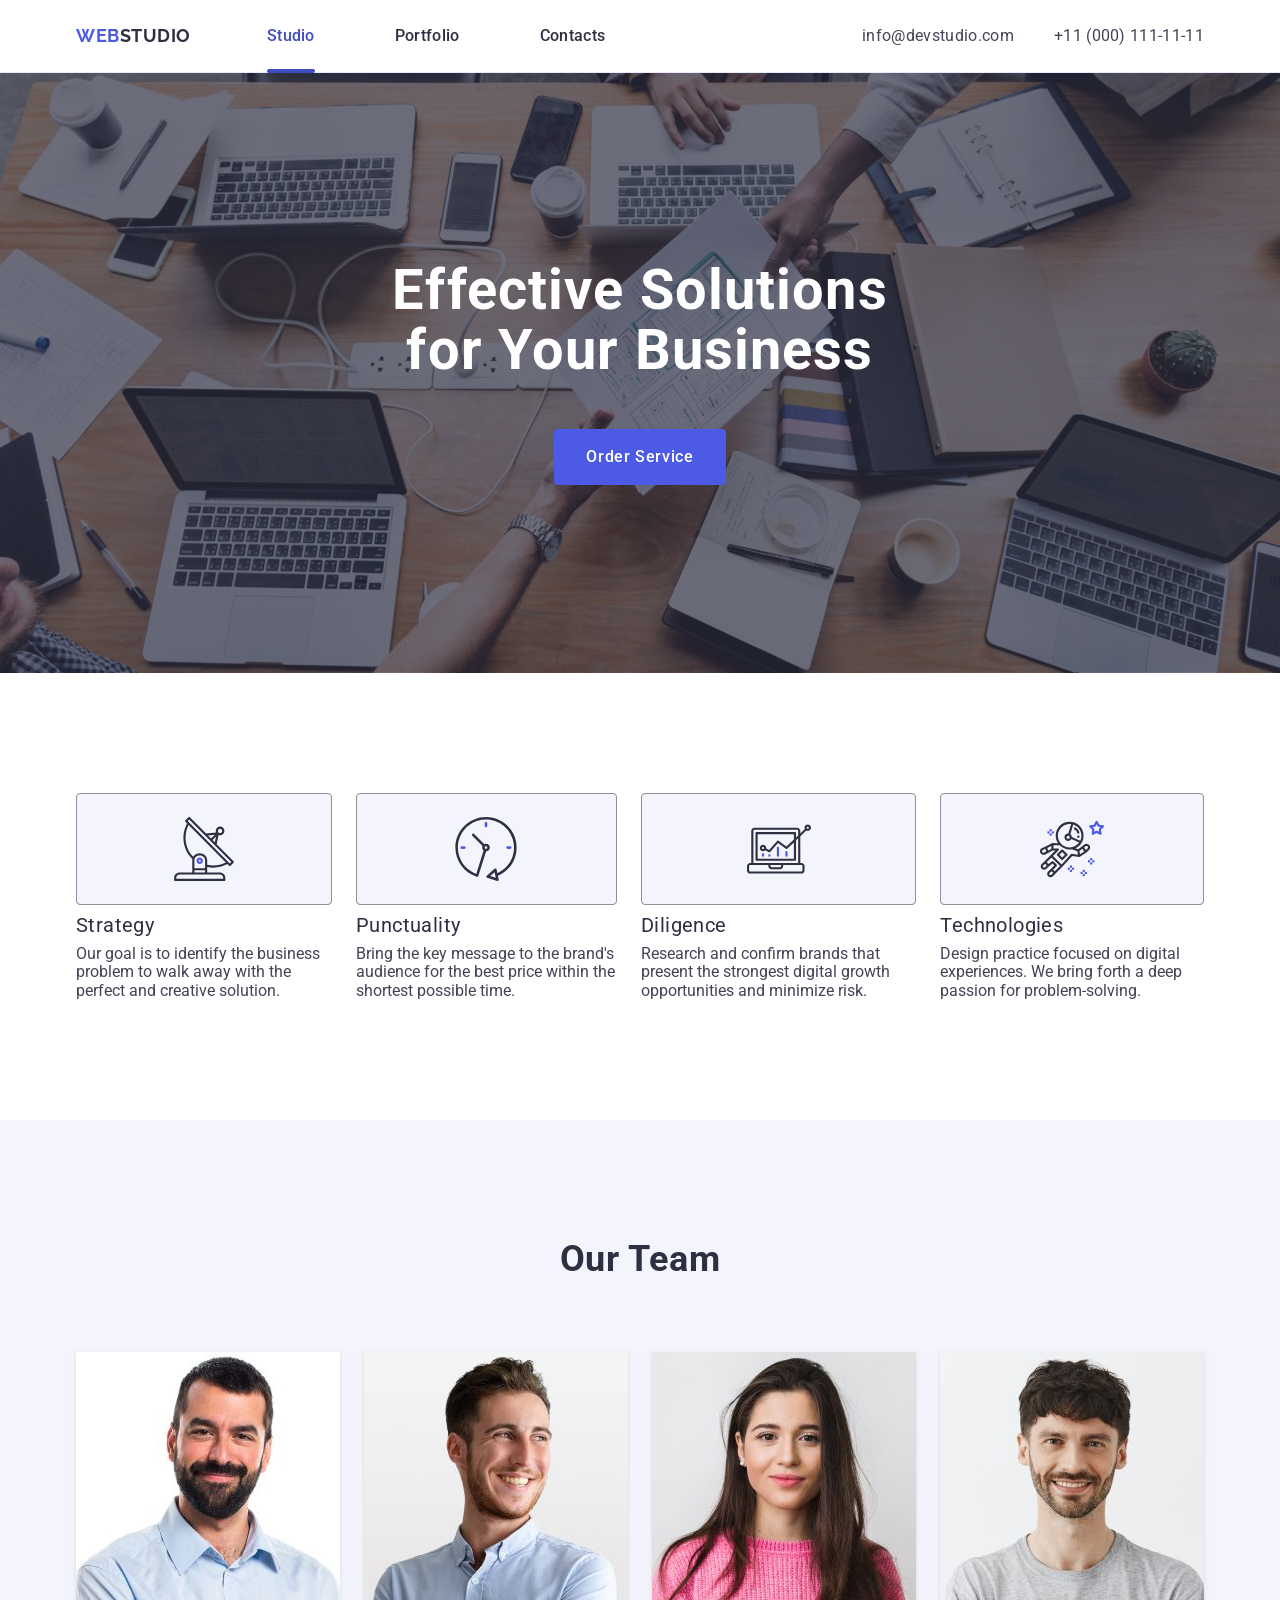
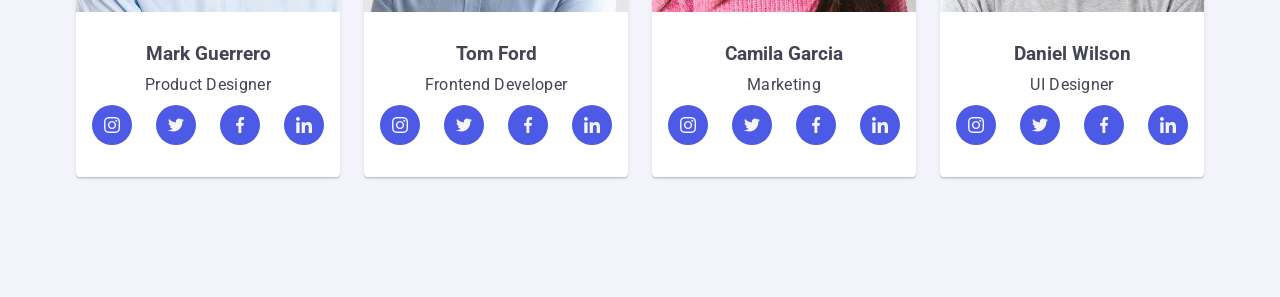
==== commit f04d351b: "break_cart_team_problem" ====
--- a/index.html
+++ b/index.html
@@ -11,13 +11,11 @@
     <link rel="preconnect" href="https://fonts.gstatic.com" crossorigin />
     <link
       href="https://fonts.googleapis.com/css2?family=Raleway:wght@700&family=Roboto:wght@400;500;700&display=swap"
-      rel="stylesheet"
-    />
+      rel="stylesheet" />
     <!-- modern-normalize -->
     <link
       rel="stylesheet"
-      href="https://cdn.jsdelivr.net/npm/modern-normalize@2.0.0/modern-normalize.min.css"
-    />
+      href="https://cdn.jsdelivr.net/npm/modern-normalize@2.0.0/modern-normalize.min.css" />
     <!-- Custom style -->
     <link rel="stylesheet" href="./css/styles.css" />
   </head>
@@ -55,8 +53,17 @@
             </li>
           </ul>
         </address>
+        <button
+          class="mobile-menu-btn"
+          type="button"
+          aria-label="open menu button">
+          <svg class="mobile-menu-icon" width="17" height="14">
+            <use href="./images/icons.svg#menu"></use>
+          </svg>
+        </button>
       </div>
     </header>
+
     <main>
       <!-- *section hero -->
       <section class="hero">
@@ -129,13 +136,34 @@
           <h2 class="team-titel">Our Team</h2>
           <ul class="team-list">
             <li class="team-item">
-              <img
-                class="team-pic"
-                src="./images/team/img-3.jpg"
-                alt="photo man"
-                width="264"
-                height="260"
-              />
+              <picture><source
+    media="(min-width: 1158px)"
+    srcset="
+      ./images/team/img11158@1x_result.jpg 1x,
+      ./images/team/img11158@2x_result.jpg 2x
+    "
+  />
+  <!-- Tablet screen -->
+  <source
+    media="(min-width: 768px)"
+    srcset="
+		./images/team/imgimgportfolio-13768@1x_result.jpg 1x,
+		./images/team/imgimgportfolio-13768@2x_result.jpg 2x"
+  />
+  <!-- Mobile screen -->
+  <source
+    media="(min-width: 320px)"
+    srcset="
+		./images/team/img-3320@1x_result.jpg 1x,
+		./images/team/img-3320@2x_result.jpg"
+  />
+                <img
+                  class="team-pic"
+                  src="./images/team/img-3.jpg"
+                  alt="photo man"
+                  width="264"
+                  height="260" />
+              </picture>
               <div class="team-wrap">
                 <h3 class="team-titel-caption">Mark Guerrero</h3>
                 <p class="team-desc">Product Designer</p>
@@ -146,8 +174,7 @@
                       href="https://instagram.com"
                       target="blank"
                       rel="noopener noreferrer"
-                      aria-label="Instagram site"
-                    >
+                      aria-label="Instagram site">
                       <svg class="socials-icon" width="16" height="16">
                         <use href="./images/icons.svg#instagram"></use>
                       </svg>
@@ -159,8 +186,7 @@
                       href="https://twitter.com"
                       target="_blank"
                       rel="noopener noreferrer"
-                      aria-label="Twitter site"
-                    >
+                      aria-label="Twitter site">
                       <svg class="socials-icon" width="16" height="16">
                         <use href="./images/icons.svg#twitter"></use>
                       </svg>
@@ -172,8 +198,7 @@
                       href="https://facebook.com"
                       target="blank"
                       rel="noopener noreferrer"
-                      aria-label="Facebook site"
-                    >
+                      aria-label="Facebook site">
                       <svg class="socials-icon" width="16" height="16">
                         <use href="./images/icons.svg#facebook"></use>
                       </svg>
@@ -185,8 +210,7 @@
                       href="https://www.linkedin.com"
                       target="blank"
                       rel="noopener noreferrer"
-                      aria-label="Facebook site"
-                    >
+                      aria-label="Facebook site">
                       <svg class="socials-icon" width="16" height="16">
                         <use href="./images/icons.svg#linkedin"></use>
                       </svg>
@@ -196,13 +220,35 @@
               </div>
             </li>
             <li class="team-item">
-              <img
-                class="team-pic"
-                src="./images/team/img-2.jpg"
-                alt="photo man"
-                width="264"
-                height="260"
-              />
+              <picture><source
+    media="(min-width: 1158px)"
+    srcset="
+      ./images/team/imgimgportfolio-14768@1x_result.jpg,
+      ./images/team/imgimgportfolio-14768@1x_result.jpg
+    "
+  />
+  <!-- Tablet screen -->
+  <source
+    media="(min-width: 768px)"
+    srcset="
+		./images/team/img21158@1x_result.jpg,
+      ./images/team/img21158@1x_result.jpg
+  />
+  <!-- Mobile screen -->
+  <source
+    media="(min-width: 320px)"
+    srcset="
+		./images/team/img-2320@1x_result.jpg 1x,
+		./images/team/img-2320@1x_result.jpg 2x
+    "
+  />
+                <img
+                  class="team-pic"
+                  src="./images/team/img-2.jpg"
+                  alt="photo man"
+                  width="264"
+                  height="260" />
+              </picture>
               <div class="team-wrap">
                 <h3 class="team-titel-caption">Tom Ford</h3>
                 <p class="team-desc">Frontend Developer</p>
@@ -213,8 +259,7 @@
                       href="https://instagram.com"
                       target="blank"
                       rel="noopener noreferrer"
-                      aria-label="Instagram site"
-                    >
+                      aria-label="Instagram site">
                       <svg class="socials-icon" width="16" height="16">
                         <use href="./images/icons.svg#instagram"></use>
                       </svg>
@@ -226,8 +271,7 @@
                       href="https://twitter.com"
                       target="blank"
                       rel="noopener noreferrer"
-                      aria-label="Twitter site"
-                    >
+                      aria-label="Twitter site">
                       <svg class="socials-icon" width="16" height="16">
                         <use href="./images/icons.svg#twitter"></use>
                       </svg>
@@ -239,8 +283,7 @@
                       href="https://facebook.com"
                       target="blank"
                       rel="noopener noreferrer"
-                      aria-label="Facebook site"
-                    >
+                      aria-label="Facebook site">
                       <svg class="socials-icon" width="16" height="16">
                         <use href="./images/icons.svg#facebook"></use>
                       </svg>
@@ -252,8 +295,7 @@
                       href="https://www.linkedin.com"
                       target="blank"
                       rel="noopener noreferrer"
-                      aria-label="Facebook site"
-                    >
+                      aria-label="Facebook site">
                       <svg class="socials-icon" width="16" height="16">
                         <use href="./images/icons.svg#linkedin"></use>
                       </svg>
@@ -263,13 +305,34 @@
               </div>
             </li>
             <li class="team-item">
-              <img
-                class="team-pic"
-                src="./images/team/img-1.jpg"
-                alt="photo woman"
-                width="264"
-                height="260"
-              />
+              <picture><source
+    media="(min-width: 1158px)"
+    srcset="
+      ./images/team/img32158@1x_result.jpg 1x,
+      ./images/team/img32158@2x_result.jpg 2x
+    "
+  />
+  <!-- Tablet screen -->
+  <source
+    media="(min-width: 768px)"
+    srcset="
+		./images/team/imgimgportfolio-15768@1x_result.jpg 1x,
+		./images/team/imgimgportfolio-15768@2x_result.jpg 2x"
+  />
+  <!-- Mobile screen -->
+  <source
+    media="(min-width: 320px)"
+    srcset="
+		./images/team/img-1320@1x_result.jpg 1x,
+		./images/team/img-320@2x_result.jpg 2x"
+  />
+                <img
+                  class="team-pic"
+                  src="./images/team/img-1.jpg"
+                  alt="photo woman"
+                  width="264"
+                  height="260" />
+              </picture>
               <div class="team-wrap">
                 <h3 class="team-titel-caption">Camila Garcia</h3>
                 <p class="team-desc">Marketing</p>
@@ -280,8 +343,7 @@
                       href="https://instagram.com"
                       target="blank"
                       rel="noopener noreferrer"
-                      aria-label="Instagram site"
-                    >
+                      aria-label="Instagram site">
                       <svg class="socials-icon" width="16" height="16">
                         <use href="./images/icons.svg#instagram"></use>
                       </svg>
@@ -293,8 +355,7 @@
                       href="https://twitter.com"
                       target="blank"
                       rel="noopener noreferrer"
-                      aria-label="Twitter site"
-                    >
+                      aria-label="Twitter site">
                       <svg class="socials-icon" width="16" height="16">
                         <use href="./images/icons.svg#twitter"></use>
                       </svg>
@@ -306,8 +367,7 @@
                       href="https://facebook.com"
                       target="blank"
                       rel="noopener noreferrer"
-                      aria-label="Facebook site"
-                    >
+                      aria-label="Facebook site">
                       <svg class="socials-icon" width="16" height="16">
                         <use href="./images/icons.svg#facebook"></use>
                       </svg>
@@ -319,8 +379,7 @@
                       href="https://www.linkedin.com"
                       target="blank"
                       rel="noopener noreferrer"
-                      aria-label="Facebook site"
-                    >
+                      aria-label="Facebook site">
                       <svg class="socials-icon" width="16" height="16">
                         <use href="./images/icons.svg#linkedin"></use>
                       </svg>
@@ -330,13 +389,34 @@
               </div>
             </li>
             <li class="team-item">
-              <img
-                class="team-pic"
-                src="./images/team/img.jpg"
-                alt="photo man"
-                width="264"
-                height="260"
-              />
+              <picture><source
+    media="(min-width: 1158px)"
+    srcset="
+      ./images/team/img42158@1x_result.jpg 1x,
+      ./images/team/img42158@2x_result.jpg 2x
+    "
+  />
+  <!-- Tablet screen -->
+  <source
+    media="(min-width: 768px)"
+    srcset="
+		./images/team/imgimgportfolio-17768@1x_result.jpg 1x,
+		./images/team/imgimgportfolio-17768@1x_result.jpg"
+  />
+  <!-- Mobile screen -->
+  <source
+    media="(min-width: 320px)"
+    srcset="
+		./images/team/img-320@1x_result.jpg 1x,
+		./images/team/img320@2x_result.jpg 2x"
+  />
+                <img
+                  class="team-pic"
+                  src="./images/team/img.jpg"
+                  alt="photo man"
+                  width="264"
+                  height="260" />
+              </picture>
               <div class="team-wrap">
                 <h3 class="team-titel-caption">Daniel Wilson</h3>
                 <p class="team-desc">UI Designer</p>
@@ -347,8 +427,7 @@
                       href="https://instagram.com"
                       target="blank"
                       rel="noopener noreferrer"
-                      aria-label="Instagram site"
-                    >
+                      aria-label="Instagram site">
                       <svg class="socials-icon" width="16" height="16">
                         <use href="./images/icons.svg#instagram"></use>
                       </svg>
@@ -360,8 +439,7 @@
                       href="https://twitter.com"
                       target="_blank"
                       rel="noopener noreferrer"
-                      aria-label="Twitter site"
-                    >
+                      aria-label="Twitter site">
                       <svg class="socials-icon" width="16" height="16">
                         <use href="./images/icons.svg#twitter"></use>
                       </svg>
@@ -373,8 +451,7 @@
                       href="https://facebook.com"
                       target="blank"
                       rel="noopener noreferrer"
-                      aria-label="Facebook site"
-                    >
+                      aria-label="Facebook site">
                       <svg class="socials-icon" width="16" height="16">
                         <use href="./images/icons.svg#facebook"></use>
                       </svg>
@@ -386,11 +463,10 @@
                       href="https://www.linkedin.com"
                       target="blank"
                       rel="noopener noreferrer"
-                      aria-label="Facebook site"
-                    >
+                      aria-label="Facebook site">
                       <svg class="socials-icon" width="16" height="16">
                         <use href="./images/icons.svg#linkedin"></use>
-                      </svg>
+                      <picture></svg></picture>
                     </a>
                   </li>
                 </ul>
@@ -400,7 +476,7 @@
         </div>
       </section>
       <!-- *our portfolio -->
-      <section class="portfolio section">
+      <section class="portfolio section hiedden">
         <div class="container">
           <h2 class="portfolio-titel">Our Portfolio</h2>
           <ul class="portfolio-list">
@@ -411,8 +487,7 @@
                   src="./images/portfolio/imgportfolio-5.jpg"
                   alt="photo banking app"
                   width="360"
-                  height="300"
-                />
+                  height="300" />
 
                 <p class="overlay">
                   14 Stylish and User-Friendly App Design Concepts · Task
@@ -432,8 +507,7 @@
                   src="./images/portfolio/imgportfolio-4.jpg"
                   alt="photo phone"
                   width="360"
-                  height="300"
-                />
+                  height="300" />
 
                 <p class="overlay">
                   14 Stylish and User-Friendly App Design Concepts · Task
@@ -454,8 +528,7 @@
                   src="./images/portfolio/imgportfolio-3.jpg"
                   alt="photo laptop"
                   width="360"
-                  height="300"
-                />
+                  height="300" />
 
                 <p class="overlay">
                   14 Stylish and User-Friendly App Design Concepts · Task
@@ -476,8 +549,7 @@
                   src="./images/portfolio/imgportfolio-2.jpg"
                   alt="photo car"
                   width="360"
-                  height="300"
-                />
+                  height="300" />
 
                 <p class="overlay">
                   14 Stylish and User-Friendly App Design Concepts · Task
@@ -498,8 +570,7 @@
                   src="./images/portfolio/imgportfolio-1.jpg"
                   alt="photo phone"
                   width="360"
-                  height="300"
-                />
+                  height="300" />
 
                 <p class="overlay">
                   14 Stylish and User-Friendly App Design Concepts · Task
@@ -520,8 +591,7 @@
                   src="./images/portfolio/imgportfolio.jpg"
                   alt="photo woman"
                   width="360"
-                  height="300"
-                />
+                  height="300" />
 
                 <p class="overlay">
                   14 Stylish and User-Friendly App Design Concepts · Task
@@ -540,7 +610,7 @@
       </section>
     </main>
     <!-- *footer -->
-    <footer class="footer">
+    <footer class="footer hiedden">
       <div class="container footer-wrap">
         <div class="footer-wrap-logo">
           <a class="main-logo footer-logo" href="./index.html"
@@ -560,8 +630,7 @@
                 href="https://instagram.com"
                 target="blank"
                 rel="noopener noreferrer"
-                aria-label="Instagram site"
-              >
+                aria-label="Instagram site">
                 <svg class="socials-icon" width="24" height="24">
                   <use href="./images/icons.svg#instagram"></use>
                 </svg>
@@ -573,8 +642,7 @@
                 href="https://twitter.com"
                 target="blank"
                 rel="noopener noreferrer"
-                aria-label="Twitter site"
-              >
+                aria-label="Twitter site">
                 <svg class="socials-icon" width="24" height="24">
                   <use href="./images/icons.svg#twitter"></use>
                 </svg>
@@ -586,8 +654,7 @@
                 href="https://facebook.com"
                 target="blank"
                 rel="noopener noreferrer"
-                aria-label="Facebook site"
-              >
+                aria-label="Facebook site">
                 <svg class="socials-icon" width="24" height="24">
                   <use href="./images/icons.svg#facebook"></use>
                 </svg>
@@ -599,8 +666,7 @@
                 href="https://www.linkedin.com"
                 target="blank"
                 rel="noopener noreferrer"
-                aria-label="Facebook site"
-              >
+                aria-label="Facebook site">
                 <svg class="socials-icon" width="24" height="24">
                   <use href="./images/icons.svg#linkedin"></use>
                 </svg>
@@ -628,7 +694,7 @@
       </div>
     </footer>
     <!-- modal -->
-    <div class="backdrop is-open">
+    <div class="backdrop is-hidden">
       <div class="modal">
         <button class="modal-btn" type="button" aria-label="modal close button">
           <svg class="btn-icon" width="8" height="8">
@@ -647,8 +713,7 @@
                 type="text"
                 name="user-name"
                 id="user-name"
-                class="form-input"
-              />
+                class="form-input" />
               <svg class="form-icon" width="18" height="24">
                 <use href="./images/icons.svg#person-black"></use>
               </svg>
@@ -661,8 +726,7 @@
                 type="tel"
                 name="user-phone"
                 id="user-phone"
-                class="form-input"
-              />
+                class="form-input" />
               <svg class="form-icon" width="18" height="24">
                 <use href="./images/icons.svg#phone-black"></use>
               </svg>
@@ -675,8 +739,7 @@
                 type="email"
                 name="user_email"
                 id="user_email"
-                class="form-input"
-              />
+                class="form-input" />
               <svg class="form-icon" width="18" height="24">
                 <use href="./images/icons.svg#email-black"></use>
               </svg>
@@ -689,8 +752,7 @@
               class="form-textarea"
               name="user-comment"
               id="user-comment"
-              placeholder="Text input"
-            ></textarea>
+              placeholder="Text input"></textarea>
           </div>
           <div class="checkbox-wrap">
             <input
@@ -698,8 +760,7 @@
               type="checkbox"
               name="user-privacy"
               value="true"
-              id="user-privacy"
-            />
+              id="user-privacy" />
             <label class="from-agreement" for="user-privacy">
               <span class="from-agreement-checkbox"
                 ><svg class="from-agreement-icon" width="10" height="8">
@@ -713,5 +774,91 @@
         </form>
       </div>
     </div>
+    <!-- mobile menu  -->
+    <div class="mobile-menu">
+      <button
+        class="close-menu-btn"
+        type="button"
+        aria-label="modal close button">
+        <svg class="menu-btn-icon" width="8" height="8">
+          <use href="./images/icons.svg#close-menu-btn"></use>
+        </svg>
+      </button>
+      <ul class="mobile-menu-list">
+        <li class="mobile-menu-item">
+          <a href="./index.html" class="mobile-menu-link menu-active">Studio</a>
+        </li>
+        <li class="mobile-menu-item">
+          <a href="#" class="mobile-menu-link">Portfolio</a>
+        </li>
+        <li class="mobile-menu-item">
+          <a href="#" class="mobile-menu-link">Contacts</a>
+        </li>
+      </ul>
+
+      <ul class="mobile-menu-cotacts">
+        <li class="contact-item">
+          <a class="contact-link" href="mailto:info@devstudio.com"
+            >info@devstudio.com</a
+          >
+        </li>
+        <li class="contact-item">
+          <a class="contact-link" href="tel:+110001111111"
+            >+11 (000) 111-11-11</a
+          >
+        </li>
+      </ul>
+
+      <ul class="socials mobile-menu-socials">
+        <li class="socials-item">
+          <a
+            class="socials-link team-socials-link"
+            href="https://instagram.com"
+            target="blank"
+            rel="noopener noreferrer"
+            aria-label="Instagram site">
+            <svg class="socials-icon" width="16" height="16">
+              <use href="./images/icons.svg#instagram"></use>
+            </svg>
+          </a>
+        </li>
+        <li class="socials-item">
+          <a
+            class="socials-link team-socials-link"
+            href="https://twitter.com"
+            target="_blank"
+            rel="noopener noreferrer"
+            aria-label="Twitter site">
+            <svg class="socials-icon" width="16" height="16">
+              <use href="./images/icons.svg#twitter"></use>
+            </svg>
+          </a>
+        </li>
+        <li class="socials-item">
+          <a
+            class="socials-link team-socials-link"
+            href="https://facebook.com"
+            target="blank"
+            rel="noopener noreferrer"
+            aria-label="Facebook site">
+            <svg class="socials-icon" width="16" height="16">
+              <use href="./images/icons.svg#facebook"></use>
+            </svg>
+          </a>
+        </li>
+        <li class="socials-item">
+          <a
+            class="socials-link team-socials-link"
+            href="https://www.linkedin.com"
+            target="blank"
+            rel="noopener noreferrer"
+            aria-label="Facebook site">
+            <svg class="socials-icon" width="16" height="16">
+              <use href="./images/icons.svg#linkedin"></use>
+            </svg>
+          </a>
+        </li>
+      </ul>
+    </div>
   </body>
 </html>
--- a/css/styles.css
+++ b/css/styles.css
@@ -1,4 +1,7 @@
 /* Base styles */
+.hiedden {
+  display: none;
+}
 body {
   font-family: 'Roboto', sans-serif;
   color: #434455;
@@ -39,7 +42,7 @@
   cursor: pointer;
 }
 
-/* Common styles */
+/* !Common styles */
 
 .visually-hidden {
   position: absolute;
@@ -53,19 +56,49 @@
   clip-path: inset(100%);
   overflow: hidden;
 }
-
+/* !---------------------section h2 -----------------------------------------*/
 .section {
-  padding-top: 120px;
-  padding-bottom: 120px;
-}
-
-.container {
+  padding-top: 96px;
+  padding-bottom: 96px;
+}
+@media only screen and (min-width: 1158px) {
+  .section {
+    padding-top: 120px;
+    padding-bottom: 120px;
+  }
+}
+/* !---------------------container -----------------------------------------*/
+/* .container {
   width: 1158px;
   padding-left: 15px;
   padding-right: 15px;
   margin-left: auto;
   margin-right: auto;
-}
+} */
+
+.container {
+  min-width: 320px;
+  padding-left: 16px;
+  padding-right: 16px;
+  margin-left: auto;
+  margin-right: auto;
+}
+
+@media only screen and (min-width: 768px) {
+  .container {
+    min-width: 768px;
+    padding-left: 15px;
+    padding-right: 15px;
+  }
+}
+
+@media only screen and (min-width: 1158px) {
+  .container {
+    max-width: 1158px;
+  }
+}
+
+/* !---------------------titel h2 -----------------------------------------*/
 
 .team-titel,
 .portfolio-titel {
@@ -78,17 +111,26 @@
   text-transform: capitalize;
 }
 
-.advantages-titel-caption,
-.team-titel-caption,
+/* !---------------------titel h3 -----------------------------------------*/
+
+/* .team-titel-caption,
 .portfolio-titel-caption {
   color: #2e2f42;
   font-size: 20px;
   font-weight: 500;
   line-height: 1.2;
   letter-spacing: 0.02em;
-}
-
-.advantages-desc,
+} *
+  .team-titel-caption,
+  .portfolio-titel-caption {
+    color: #2e2f42;
+    font-size: 20px;
+    font-weight: 500;
+    line-height: 1.2;
+    letter-spacing: 0.02em;
+  
+/* !---------------------desc -----------------------------------------*/
+
 .team-desc,
 .portfolio-desc {
   font-size: 16px;
@@ -96,6 +138,26 @@
   letter-spacing: 0.02em;
 }
 
+/*!------------btn main -------------------------------------------*/
+/* .main-btn {
+  display: block;
+  min-width: 169px;
+  padding: 16px 32px 16px 32px;
+  margin: 0 auto 0 auto; 
+  color: #fff;
+  font-size: 16px;
+  font-weight: 500;
+  line-height: 1.5;
+  letter-spacing: 0.04em;
+  border-radius: 4px;
+  background-color: #4d5ae5;
+  transition: background-color 250ms cubic-bezier(0.4, 0, 0.2, 1);
+}
+
+.main-btn:hover,
+.main-btn:focus {
+  background-color: #404bbf;
+}  */
 .main-btn {
   display: block;
   min-width: 169px;
@@ -111,20 +173,23 @@
   transition: background-color 250ms cubic-bezier(0.4, 0, 0.2, 1);
 }
 
-.main-btn:hover,
 .main-btn:focus {
   background-color: #404bbf;
 }
 
-/* !social ickon */
+@media only screen and (min-width: 1158px) {
+  .main-btn:hover {
+    background-color: #404bbf;
+  }
+}
+
+/* !social ickon ----------------------------------------- */
 .socials {
   display: flex;
   gap: 24px;
   justify-content: center;
-  /* align-items: center; */
-}
-
-.socials-link {
+}
+*/ .socials-link {
   display: flex;
   justify-content: center;
   align-items: center;
@@ -138,13 +203,44 @@
 .socials-icon {
   fill: #f4f4fd;
 }
+.team-socials-link:hover,
+.team-socials-link:focus {
+  background-color: #404bbf;
+}
+
+.socials-link {
+  display: flex;
+  justify-content: center;
+  align-items: center;
+  width: 40px;
+  height: 40px;
+  border-radius: 50%;
+  background-color: #4d5ae5;
+  background-color: 250ms cubic-bezier(0.4, 0, 0.2, 1);
+}
+
+.socials-icon {
+  fill: #f4f4fd;
+}
+
+.team-socials-link:focus {
+  background-color: #404bbf;
+}
+
+@media only screen and (min-width: 1158px) {
+  .team-socials-link:hover {
+    background-color: #404bbf;
+  }
+}
 
 /* !header */
+
 .header {
   border-bottom: 1px solid #e7e9fc;
   box-shadow: 0px 2px 1px rgba(46, 47, 66, 0.08),
     0px 1px 1px rgba(46, 47, 66, 0.16), 0px 1px 6px rgba(46, 47, 66, 0.08);
 }
+
 .header-container {
   display: flex;
   align-items: center;
@@ -153,24 +249,6 @@
 .header-nav {
   display: flex;
   align-items: center;
-}
-
-.header-nav-list {
-  display: flex;
-}
-
-.header-address-list {
-  display: flex;
-  font-style: normal;
-  gap: 40px;
-}
-
-.header-address {
-  margin-left: auto;
-}
-
-.header-nav-item:not(:last-child) {
-  margin-right: 40px;
 }
 
 .main-logo {
@@ -183,7 +261,7 @@
   line-height: 1.17;
   letter-spacing: 0.03em;
   text-transform: uppercase;
-  margin-right: 76px;
+  margin-left: auto;
 }
 
 .header-logo-accent {
@@ -191,71 +269,273 @@
 }
 
 .header-nav-link {
-  position: relative;
-  display: block;
+  display: none;
+}
+
+.header-address-list {
+  display: none;
+}
+
+.mobile-menu-btn {
+  display: flex;
+  justify-content: center;
+  align-items: center;
+  padding: 16px 0;
+  background-color: transparent;
+  margin-left: auto;
+}
+
+.mobile-menu {
+  position: fixed;
+  top: 0;
+  left: 0;
+
+  width: 100%;
+  height: 100%;
+  padding: 72px 16px 40px 16px;
+  background-color: #fff;
+  display: flex;
+  flex-direction: column;
+  visibility: hidden;
+  transition: transform 250ms cubic-bezier(0.4, 0, 0.2, 1),
+    visibility 250ms cubic-bezier(0.4, 0, 0.2, 1);
+  transform: translateX(-100%);
+}
+
+.mobile-menu.is-open {
+  transform: translateX(0);
+  visibility: visible;
+}
+
+.close-menu-btn {
+  position: absolute;
+  display: flex;
+  justify-content: center;
+  align-items: center;
+  top: 24px;
+  right: 24px;
+  width: 24px;
+  outline: transparent;
+  height: 24px;
+  border-radius: 50%;
+  background-color: #e7e9fc;
+  transition: background-color 250ms cubic-bezier(0.4, 0, 0.2, 1);
+}
+
+.close-menu-btn:focus {
+  background-color: #404bbf;
+}
+
+.menu-btn-icon {
+  transition: fill 250ms cubic-bezier(0.4, 0, 0.2, 1);
+}
+
+.close-menu-btn:focus .menu-btn-icon {
+  fill: #ffffff;
+}
+
+.mobile-menu-item:not(:last-child) {
+  margin-bottom: 40px;
+}
+.mobile-menu-list {
+  margin-bottom: auto;
+}
+.mobile-menu-link {
+  font-size: 36px;
   color: #2e2f42;
-  font-size: 16px;
-  font-weight: 500;
-  line-height: 1.5;
+  line-height: 1.11px;
   letter-spacing: 0.02em;
-  padding: 24px 0;
+  text-transform: capitalize;
+}
+
+.mobile-menu-cotacts {
+  display: flex;
+  flex-direction: column;
+  gap: 24px;
+  margin-bottom: 48px;
+}
+
+.contact-link {
+  font-size: 20px;
+  line-height: 1.2px;
+  letter-spacing: 0.02em;
+  color: #434455;
   transition: color 250ms cubic-bezier(0.4, 0, 0.2, 1);
 }
 
-.header-nav-link.active {
+.contact-link:focus {
+  color: #4d5ae5;
+}
+
+.mobile-menu-socials {
+  display: flex;
+  justify-content: center;
+  align-items: center;
+  gap: 40px;
+}
+
+.menu-active {
   color: #404bbf;
 }
 
-.header-nav-link.active::after {
-  position: absolute;
-  display: block;
-  content: '';
-  border-radius: 2px;
-  bottom: -1px;
-  width: 100%;
-  height: 4px;
-  background-color: #404bbf;
-}
-
-/* address {
-  font-style: normal;
-} */
-
-.header-address-link {
-  color: #434455;
-  font-size: 16px;
-  font-weight: 400;
-  line-height: 1.5;
-  letter-spacing: 0.02em;
-  transition: color 250ms cubic-bezier(0.4, 0, 0.2, 1);
-}
-
-.header-nav-link:focus,
-.header-nav-link:hover {
-  color: #404bbf;
-}
-
-.header-address-link:focus,
-.header-address-link:hover {
-  color: #404bbf;
-}
-
+@media only screen and (min-width: 768px) {
+  .mobile-menu-btn {
+    display: none;
+  }
+  .main-logo {
+    margin-right: 120px;
+  }
+  .header-nav-list {
+    display: flex;
+    gap: 40px;
+  }
+
+  .header-address-list {
+    display: flex;
+    flex-direction: column;
+    font-style: normal;
+    gap: 12px;
+  }
+
+  .header-address {
+    margin-left: auto;
+  }
+
+  .header-nav-item:not(:last-child) {
+    margin-right: 40px;
+  }
+
+  .header-nav-link {
+    position: relative;
+    display: block;
+    color: #2e2f42;
+    font-size: 16px;
+    font-weight: 500;
+    line-height: 1.5;
+    letter-spacing: 0.02em;
+    padding: 24px 0;
+    transition: color 250ms cubic-bezier(0.4, 0, 0.2, 1);
+  }
+
+  .header-nav-link.active {
+    color: #404bbf;
+  }
+
+  .header-nav-link.active::after {
+    position: absolute;
+    display: block;
+    content: '';
+    border-radius: 2px;
+    bottom: -1px;
+    width: 100%;
+    height: 4px;
+    background-color: #404bbf;
+  }
+
+  .header-address-link {
+    color: #434455;
+    font-size: 12px;
+    line-height: 1.17;
+    letter-spacing: 0.04em;
+    transition: color 250ms cubic-bezier(0.4, 0, 0.2, 1);
+  }
+
+  .header-nav-link:focus {
+    color: #404bbf;
+  }
+
+  .header-address-link:focus {
+    color: #404bbf;
+  }
+}
+@media only screen and (min-width: 1158px) {
+  .main-logo {
+    margin-right: 76px;
+  }
+  .header-address-list {
+    flex-direction: row;
+    gap: 40px;
+  }
+  .header-address-link {
+    font-size: 16px;
+    line-height: 1.5;
+    letter-spacing: 0.02em;
+  }
+
+  .header-address-link:hover {
+    color: #404bbf;
+  }
+  .header-nav-link:hover {
+    color: #404bbf;
+  }
+}
 /* !hero */
 
 .hero {
   max-width: 1440px;
-  padding: 188px 0;
+  padding: 72px 0;
   margin-left: auto;
   margin-right: auto;
   background-color: #2e2f42;
+  /* background-image: linear-gradient(
+      rgba(46, 47, 66, 0.7),
+      rgba(46, 47, 66, 0.7)
+    ),
+    url(../images/background/people-office-background.jpg); */
+
+  background-size: cover;
+  background-repeat: no-repeat;
+  background-position: center;
   background-image: linear-gradient(
       rgba(46, 47, 66, 0.7),
       rgba(46, 47, 66, 0.7)
     ),
-    url(../images/background/people-office-background.jpg);
-  background-size: cover;
-  background-repeat: no-repeat;
-  background-position: center;
+    url('../images/background/people-office-background320@1x_result.jpg');
+}
+@media only screen and (max-width: 320px) and (min-resolution: 192dpi) {
+  .hero {
+    background-image: linear-gradient(
+        rgba(46, 47, 66, 0.7),
+        rgba(46, 47, 66, 0.7)
+      ),
+      url('../images/background/people-office-background320@2x_result.jpg');
+  }
+}
+@media only screen and (min-width: 768px) {
+  .hero {
+    background-image: linear-gradient(
+        rgba(46, 47, 66, 0.7),
+        rgba(46, 47, 66, 0.7)
+      ),
+      url('../images/background/Dark-bgimgportfolio-20768@1x_result.jpg');
+  }
+}
+@media only screen and (min-width: 768px) and (min-resolution: 192dpi) {
+  .hero {
+    background-image: linear-gradient(
+        rgba(46, 47, 66, 0.7),
+        rgba(46, 47, 66, 0.7)
+      ),
+      url('../images/background/Dark-bgimgportfolio-20768@2x_result.jpg');
+  }
+}
+@media only screen and (min-width: 1158px) {
+  .hero {
+    background-image: linear-gradient(
+        rgba(46, 47, 66, 0.7),
+        rgba(46, 47, 66, 0.7)
+      ),
+      url('../images/background/people-office11158@1x_result.jpg');
+  }
+}
+@media only screen and (min-width: 1158px) and (min-resolution: 192dpi) {
+  .hero {
+    background-image: linear-gradient(
+        rgba(46, 47, 66, 0.7),
+        rgba(46, 47, 66, 0.7)
+      ),
+      url('../images/background/people-office11158@2x_result.jpg');
+  }
 }
 
 /* .hero-container {
@@ -273,43 +553,114 @@
 
 .hero-titel {
   color: #fff;
-  max-width: 496px;
+  max-width: 288px;
   text-align: center;
-  font-size: 56px;
-  line-height: 1.07;
+  font-size: 36px;
+  line-height: 1.11;
   letter-spacing: 0.02em;
-  margin: auto auto 48px auto;
+  margin: auto auto 72px auto;
+}
+
+@media only screen and (min-width: 768px) {
+  .hero {
+    padding: 112px 0;
+  }
+
+  .hero-titel {
+    max-width: 496px;
+    font-size: 56px;
+    line-height: 1.07;
+    letter-spacing: 0.02em;
+
+    margin: auto auto 36px auto;
+  }
+}
+@media only screen and (min-width: 1158px) {
+  .hero {
+    padding: 188px 0;
+  }
+  .hero-titel {
+    margin: auto auto 48px auto;
+  }
 }
 
 /* !advantages */
 
 .advantages-list {
   display: flex;
-  gap: 24px;
+  flex-direction: column;
+
+  gap: 72px;
 }
 
 .advantages-item {
-  width: calc((100% - 24px * 3) / 4);
-}
-
-/* .advantages-desc {
-  width: 264px;
-} */
+  max-width: 288px;
+  margin-left: auto;
+  margin-right: auto;
+}
 
 .advantages-titel-caption {
+  font-size: 36px;
+  font-style: normal;
+  font-weight: 700;
+  line-height: 1.11;
+  letter-spacing: 0, 02em;
+  text-transform: capitalize;
+  color: #2e2f42;
+  text-align: center;
+}
+
+.advantages-titel-caption {
+  font-weight: 500;
   margin-bottom: 8px;
 }
-
 .advantages-icon-wrap {
-  display: flex;
-  justify-content: center;
-  align-items: center;
-  height: 112px;
-  /* padding: 24px 100px; */
-  border-radius: 4px;
-  border: 1px solid #8e8f99;
-  background: #f4f4fd;
-  margin-bottom: 8px;
+  display: none;
+}
+
+@media only screen and (min-width: 768px) {
+  .advantages-list {
+    flex-direction: row;
+    flex-wrap: wrap;
+    gap: 24px;
+    row-gap: 72px;
+  }
+
+  .advantages-item {
+    justify-content: center;
+    align-items: center;
+    max-width: calc((100% - 24px) / 2);
+  }
+  .advantages-titel-caption {
+    text-align: start;
+  }
+}
+@media only screen and (min-width: 1158px) {
+  .advantages-list {
+    flex-wrap: nowrap;
+  }
+
+  .advantages-icon-wrap {
+    display: flex;
+    justify-content: center;
+    align-items: center;
+    height: 112px;
+    /* padding: 24px 100px; */
+    border-radius: 4px;
+    border: 1px solid #8e8f99;
+    background: #f4f4fd;
+    margin-bottom: 8px;
+  }
+
+  .advantages-titel-caption {
+    font-size: 20px;
+    font-weight: 500;
+    line-height: 1.2;
+    letter-spacing: 0.02em;
+  }
+  .advantages-titel-caption {
+    font-weight: 400;
+  }
 }
 
 /* !team */
@@ -320,25 +671,25 @@
 
 .team-list {
   display: flex;
-  flex-wrap: wrap;
-  gap: 24px;
+  flex-direction: column;
+  gap: 72px;
 }
 
 .team-item {
   background-color: #fff;
-  width: calc((100% - 24px * 3) / 4);
+  margin-left: auto;
+  margin-right: auto;
+  flex-grow: 1;
   border-radius: 0px 0px 4px 4px;
   box-shadow: 0px 2px 1px 0px rgba(46, 47, 66, 0.08),
     0px 1px 1px 0px rgba(46, 47, 66, 0.16),
     0px 1px 6px 0px rgba(46, 47, 66, 0.08);
 }
 
-/* .team-titel {
-  margin-bottom: 72px;
-} */
-
 .team-wrap {
   padding: 32px 0;
+  display: flex;
+  flex-direction: column;
 }
 
 .team-titel-caption {
@@ -352,11 +703,26 @@
 }
 
 .team-socials-link {
-  transition: background-color 250ms cubic-bezier(0.4, 0, 0.2, 1);
-}
-.team-socials-link:hover,
-.team-socials-link:focus {
-  background-color: #404bbf;
+  gap: 24px;
+}
+@media only screen and (min-width: 768px) {
+  .team-list {
+    flex-direction: row;
+    flex-wrap: wrap;
+    gap: 24px;
+  }
+  .team-item {
+    width: calc((100% - 24px) / 2);
+  }
+}
+
+@media only screen and (min-width: 1158px) {
+  .team-list {
+  }
+
+  .team-item {
+    width: calc((100% - 24px * 3) / 4);
+  }
 }
 
 /* !our portfolio */
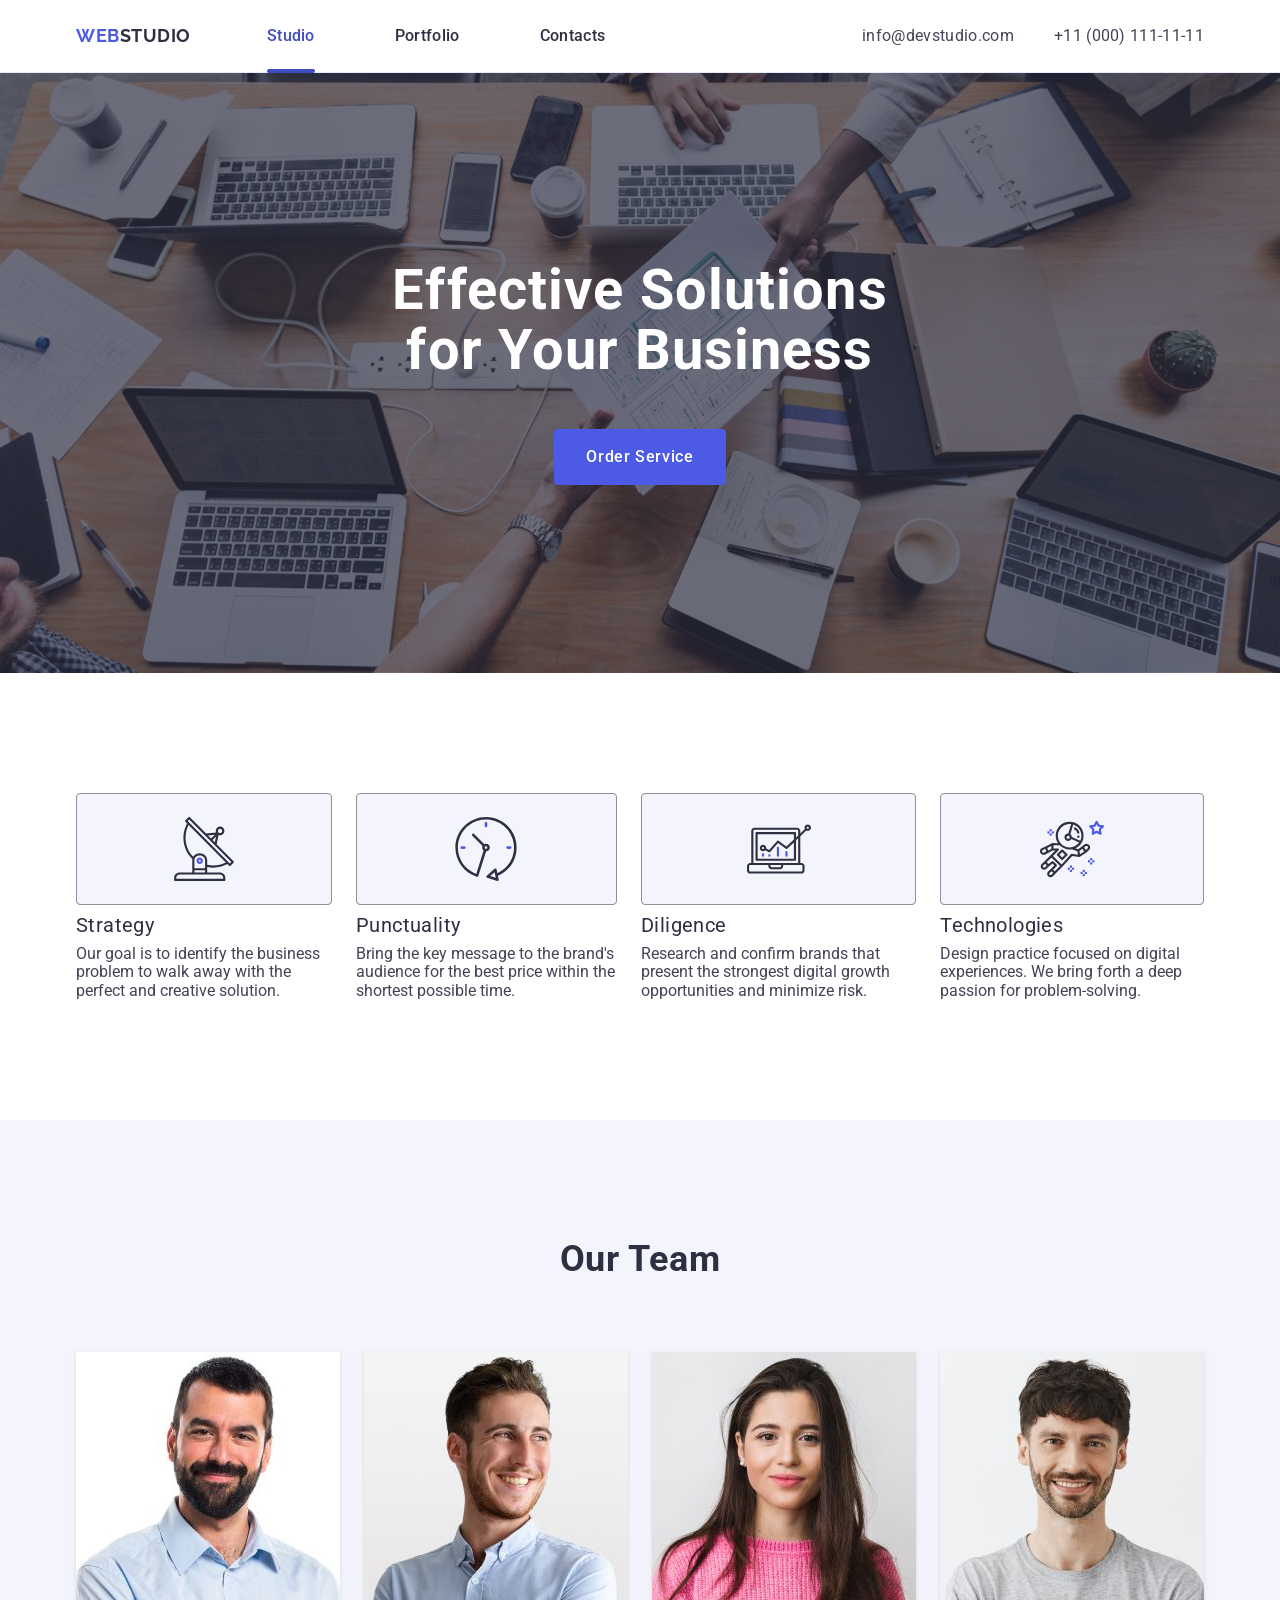
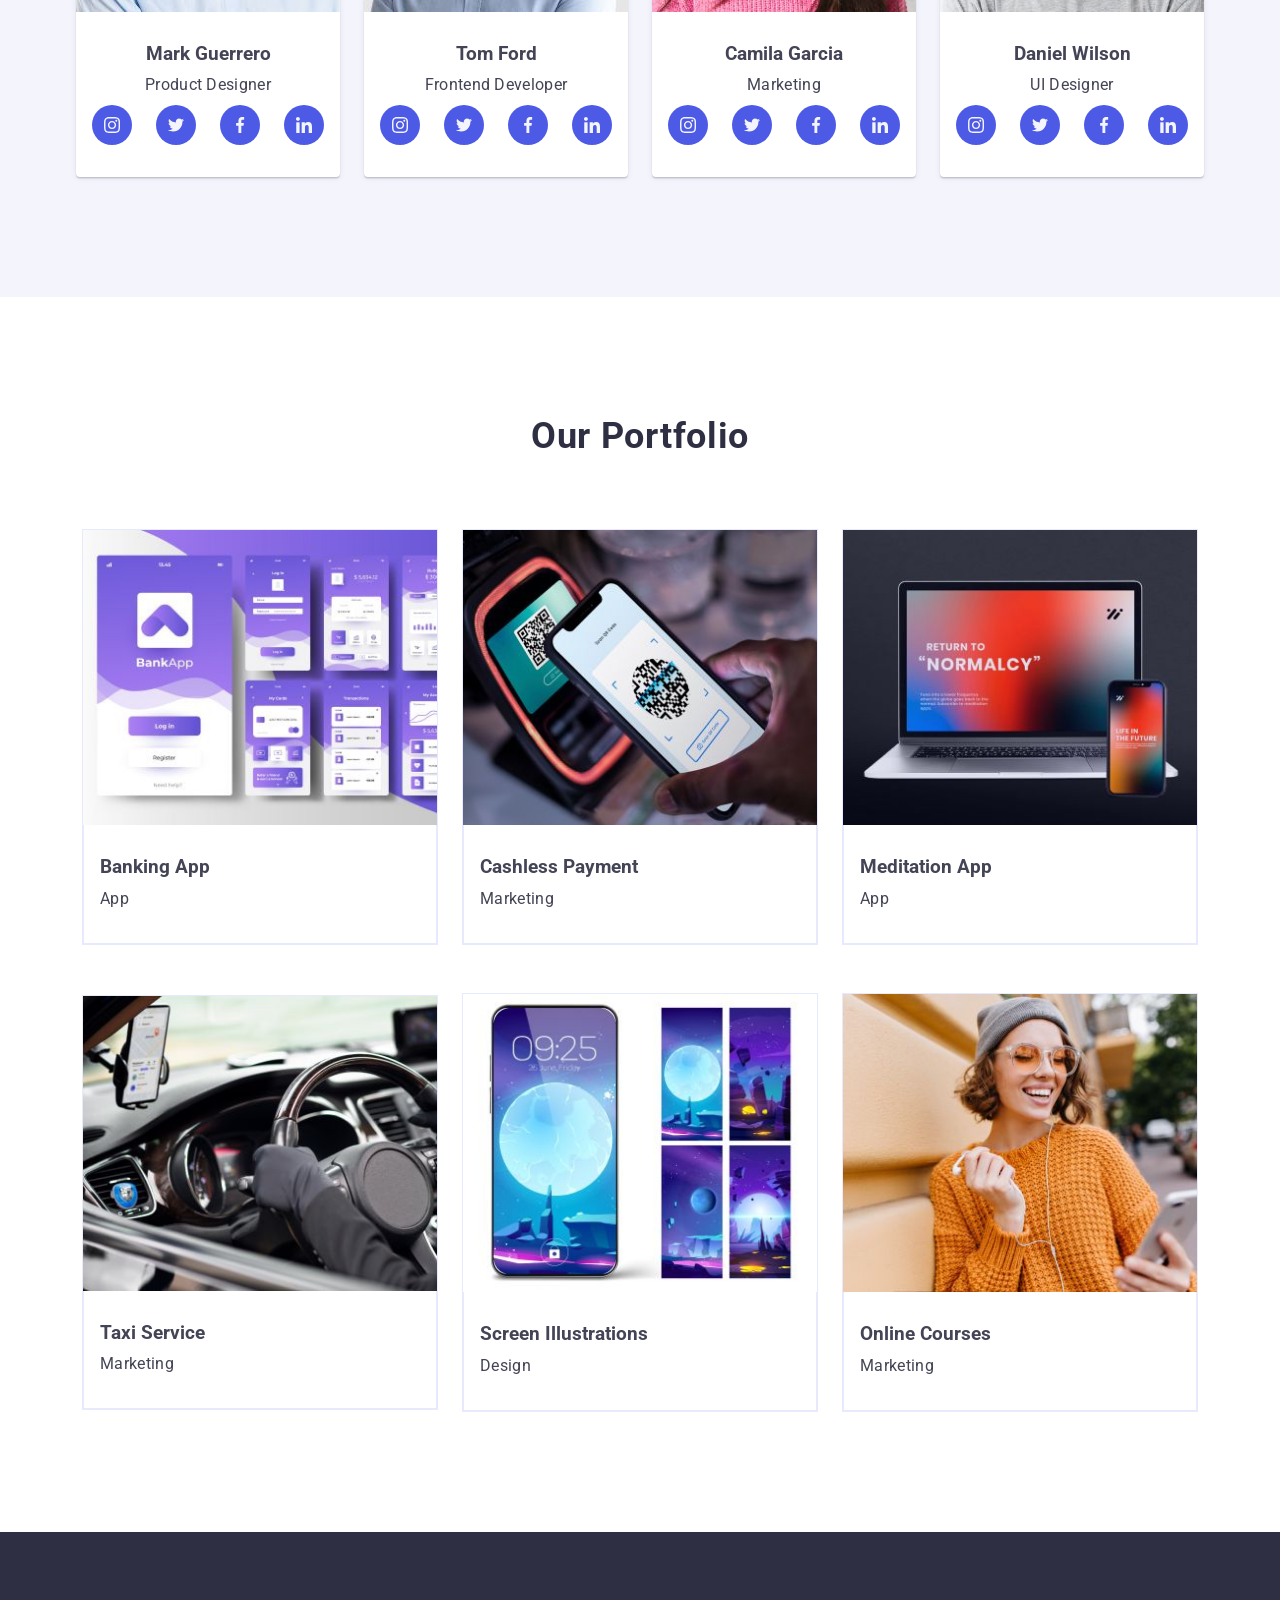
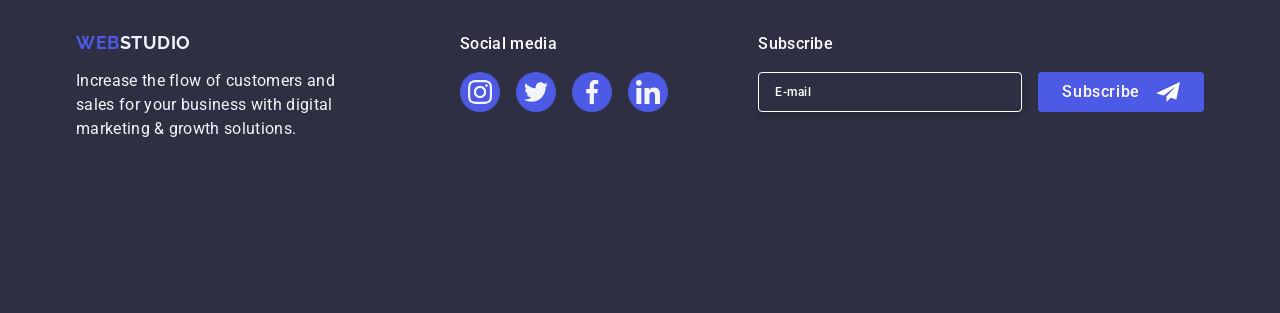
==== commit af0bdaca: "finish" ====
--- a/index.html
+++ b/index.html
@@ -136,27 +136,27 @@
           <h2 class="team-titel">Our Team</h2>
           <ul class="team-list">
             <li class="team-item">
-              <picture><source
-    media="(min-width: 1158px)"
-    srcset="
-      ./images/team/img11158@1x_result.jpg 1x,
-      ./images/team/img11158@2x_result.jpg 2x
-    "
-  />
-  <!-- Tablet screen -->
-  <source
-    media="(min-width: 768px)"
-    srcset="
-		./images/team/imgimgportfolio-13768@1x_result.jpg 1x,
-		./images/team/imgimgportfolio-13768@2x_result.jpg 2x"
-  />
-  <!-- Mobile screen -->
-  <source
-    media="(min-width: 320px)"
-    srcset="
-		./images/team/img-3320@1x_result.jpg 1x,
-		./images/team/img-3320@2x_result.jpg"
-  />
+              <picture
+                ><source
+                  media="(min-width: 1158px)"
+                  srcset="
+                    ./images/team/img11158@1x_result.jpg 1x,
+                    ./images/team/img11158@2x_result.jpg 2x
+                  " />
+                <!-- Tablet screen -->
+                <source
+                  media="(min-width: 768px)"
+                  srcset="
+                    ./images/team/imgimgportfolio-13768@1x_result.jpg 1x,
+                    ./images/team/imgimgportfolio-13768@2x_result.jpg 2x
+                  " />
+                <!-- Mobile screen -->
+                <source
+                  media="(min-width: 320px)"
+                  srcset="
+                    ./images/team/img-3320@1x_result.jpg 1x,
+                    ./images/team/img-3320@2x_result.jpg 2x
+                  " />
                 <img
                   class="team-pic"
                   src="./images/team/img-3.jpg"
@@ -220,28 +220,27 @@
               </div>
             </li>
             <li class="team-item">
-              <picture><source
-    media="(min-width: 1158px)"
-    srcset="
-      ./images/team/imgimgportfolio-14768@1x_result.jpg,
-      ./images/team/imgimgportfolio-14768@1x_result.jpg
-    "
-  />
-  <!-- Tablet screen -->
-  <source
-    media="(min-width: 768px)"
-    srcset="
-		./images/team/img21158@1x_result.jpg,
-      ./images/team/img21158@1x_result.jpg
-  />
-  <!-- Mobile screen -->
-  <source
-    media="(min-width: 320px)"
-    srcset="
-		./images/team/img-2320@1x_result.jpg 1x,
-		./images/team/img-2320@1x_result.jpg 2x
-    "
-  />
+              <picture
+                ><source
+                  media="(min-width: 1158px)"
+                  srcset="
+                    ./images/team/img21158@1x_result.jpg 1x,
+                    ./images/team/img21158@1x_result.jpg 2x
+                  " />
+                <!-- Tablet screen -->
+                <source
+                  media="(min-width: 768px)"
+                  srcset="
+                    ./images/team/imgimgportfolio-14768@1x_result.jpg 1x,
+                    ./images/team/imgimgportfolio-14768@1x_result.jpg 2x
+                  " />
+                <!-- Mobile screen -->
+                <source
+                  media="(min-width: 320px)"
+                  srcset="
+                    ./images/team/img-2320@1x_result.jpg 1x,
+                    ./images/team/img-2320@1x_result.jpg 2x
+                  " />
                 <img
                   class="team-pic"
                   src="./images/team/img-2.jpg"
@@ -305,27 +304,27 @@
               </div>
             </li>
             <li class="team-item">
-              <picture><source
-    media="(min-width: 1158px)"
-    srcset="
-      ./images/team/img32158@1x_result.jpg 1x,
-      ./images/team/img32158@2x_result.jpg 2x
-    "
-  />
-  <!-- Tablet screen -->
-  <source
-    media="(min-width: 768px)"
-    srcset="
-		./images/team/imgimgportfolio-15768@1x_result.jpg 1x,
-		./images/team/imgimgportfolio-15768@2x_result.jpg 2x"
-  />
-  <!-- Mobile screen -->
-  <source
-    media="(min-width: 320px)"
-    srcset="
-		./images/team/img-1320@1x_result.jpg 1x,
-		./images/team/img-320@2x_result.jpg 2x"
-  />
+              <picture
+                ><source
+                  media="(min-width: 1158px)"
+                  srcset="
+                    ./images/team/img32158@1x_result.jpg 1x,
+                    ./images/team/img32158@2x_result.jpg 2x
+                  " />
+                <!-- Tablet screen -->
+                <source
+                  media="(min-width: 768px)"
+                  srcset="
+                    ./images/team/imgimgportfolio-15768@1x_result.jpg 1x,
+                    ./images/team/imgimgportfolio-15768@2x_result.jpg 2x
+                  " />
+                <!-- Mobile screen -->
+                <source
+                  media="(min-width: 320px)"
+                  srcset="
+                    ./images/team/img-1320@1x_result.jpg 1x,
+                    ./images/team/img-320@2x_result.jpg  2x
+                  " />
                 <img
                   class="team-pic"
                   src="./images/team/img-1.jpg"
@@ -389,27 +388,27 @@
               </div>
             </li>
             <li class="team-item">
-              <picture><source
-    media="(min-width: 1158px)"
-    srcset="
-      ./images/team/img42158@1x_result.jpg 1x,
-      ./images/team/img42158@2x_result.jpg 2x
-    "
-  />
-  <!-- Tablet screen -->
-  <source
-    media="(min-width: 768px)"
-    srcset="
-		./images/team/imgimgportfolio-17768@1x_result.jpg 1x,
-		./images/team/imgimgportfolio-17768@1x_result.jpg"
-  />
-  <!-- Mobile screen -->
-  <source
-    media="(min-width: 320px)"
-    srcset="
-		./images/team/img-320@1x_result.jpg 1x,
-		./images/team/img320@2x_result.jpg 2x"
-  />
+              <picture
+                ><source
+                  media="(min-width: 1158px)"
+                  srcset="
+                    ./images/team/img42158@1x_result.jpg 1x,
+                    ./images/team/img42158@2x_result.jpg 2x
+                  " />
+                <!-- Tablet screen -->
+                <source
+                  media="(min-width: 768px)"
+                  srcset="
+                    ./images/team/imgimgportfolio-17768@1x_result.jpg 1x,
+                    ./images/team/imgimgportfolio-17768@2x_result.jpg 2x
+                  " />
+                <!-- Mobile screen -->
+                <source
+                  media="(min-width: 320px)"
+                  srcset="
+                    ./images/team/img-320@1x_result.jpg 1x,
+                    ./images/team/img320@2x_result.jpg  2x
+                  " />
                 <img
                   class="team-pic"
                   src="./images/team/img.jpg"
@@ -466,7 +465,7 @@
                       aria-label="Facebook site">
                       <svg class="socials-icon" width="16" height="16">
                         <use href="./images/icons.svg#linkedin"></use>
-                      <picture></svg></picture>
+                      </svg>
                     </a>
                   </li>
                 </ul>
@@ -476,18 +475,40 @@
         </div>
       </section>
       <!-- *our portfolio -->
-      <section class="portfolio section hiedden">
+      <section class="portfolio section">
         <div class="container">
           <h2 class="portfolio-titel">Our Portfolio</h2>
           <ul class="portfolio-list">
             <li class="portfolio-item">
               <div class="overlay-wrap">
-                <img
-                  class="portfolio-pic"
-                  src="./images/portfolio/imgportfolio-5.jpg"
-                  alt="photo banking app"
-                  width="360"
-                  height="300" />
+                <picture
+                  ><source
+                    media="(min-width: 1158px)"
+                    srcset="
+                      ./images/portfolio/img72158@1x_result.jpg 1x,
+                      ./images/portfolio/img72158@2x_result.jpg 2x
+                    " />
+                  <!-- Tablet screen -->
+                  <source
+                    media="(min-width: 768px)"
+                    srcset="
+                      ./images/portfolio/imgimgportfolio-7768@2x_result.jpg 1x,
+                      ./images/portfolio/imgimgportfolio-7768@2x_result.jpg 2x
+                    " />
+                  <!-- Mobile screen -->
+                  <source
+                    media="(min-width: 320px)"
+                    srcset="
+                      ./images/portfolio/imgimgportfolio-1320@1x_result.jpg 1x,
+                      ./images/portfolio/imgimgportfolio-1320@2x_result.jpg 2x
+                    " />
+                  <img
+                    class="portfolio-pic"
+                    src="./images/portfolio/imgportfolio-5.jpg"
+                    alt="photo banking app"
+                    width="360"
+                    height="300" />
+                </picture>
 
                 <p class="overlay">
                   14 Stylish and User-Friendly App Design Concepts · Task
@@ -502,13 +523,34 @@
             </li>
             <li class="portfolio-item">
               <div class="overlay-wrap">
-                <img
-                  class="portfolio-pic"
-                  src="./images/portfolio/imgportfolio-4.jpg"
-                  alt="photo phone"
-                  width="360"
-                  height="300" />
-
+                <picture
+                  ><source
+                    media="(min-width: 1158px)"
+                    srcset="
+                      ./images/portfolio/img88158@1x_result.jpg 1x,
+                      ./images/portfolio/img88158@2x_result.jpg 2x
+                    " />
+                  <!-- Tablet screen -->
+                  <source
+                    media="(min-width: 768px)"
+                    srcset="
+                      ./images/portfolio/imgimgportfolio-8768@1x_result.jpg 1x,
+                      ./images/portfolio/imgimgportfolio-8768@2x_result.jpg 2x
+                    " />
+                  <!-- Mobile screen -->
+                  <source
+                    media="(min-width: 320px)"
+                    srcset="
+                      ./images/portfolio/imgimgportfolio-2320@1x_result.jpg 1x,
+                      ./images/portfolio/imgimgportfolio-2320@2x_result.jpg 2x
+                    " />
+                  <img
+                    class="portfolio-pic"
+                    src="./images/portfolio/imgportfolio-4.jpg"
+                    alt="photo phone"
+                    width="360"
+                    height="300" />
+                </picture>
                 <p class="overlay">
                   14 Stylish and User-Friendly App Design Concepts · Task
                   Manager App · Calorie Tracker App · Exotic Fruit Ecommerce App
@@ -523,12 +565,34 @@
             </li>
             <li class="portfolio-item">
               <div class="overlay-wrap">
-                <img
-                  class="portfolio-pic"
-                  src="./images/portfolio/imgportfolio-3.jpg"
-                  alt="photo laptop"
-                  width="360"
-                  height="300" />
+                <picture
+                  ><source
+                    media="(min-width: 1158px)"
+                    srcset="
+                      ./images/portfolio/img82158@1x_result.jpg 1x,
+                      ./images/portfolio/img82158@2x_result.jpg 2x
+                    " />
+                  <!-- Tablet screen -->
+                  <source
+                    media="(min-width: 768px)"
+                    srcset="
+                      ./images/portfolio/imgimgportfolio-9768@1x_result.jpg 1x,
+                      ./images/portfolio/imgimgportfolio-9768@2x_result.jpg 2x
+                    " />
+                  <!-- Mobile screen -->
+                  <source
+                    media="(min-width: 320px)"
+                    srcset="
+                      ./images/portfolio/imgimgportfolio-3@1x_result.jpg 1x,
+                      ./images/portfolio/imgimgportfolio-3@2x_result.jpg 2x
+                    " />
+                  <img
+                    class="portfolio-pic"
+                    src="./images/portfolio/imgportfolio-3.jpg"
+                    alt="photo laptop"
+                    width="360"
+                    height="300" />
+                </picture>
 
                 <p class="overlay">
                   14 Stylish and User-Friendly App Design Concepts · Task
@@ -544,12 +608,34 @@
             </li>
             <li class="portfolio-item">
               <div class="overlay-wrap">
-                <img
-                  class="portfolio-pic"
-                  src="./images/portfolio/imgportfolio-2.jpg"
-                  alt="photo car"
-                  width="360"
-                  height="300" />
+                <picture
+                  ><source
+                    media="(min-width: 1158px)"
+                    srcset="
+                      ./images/portfolio/imgridrev1@1xresult.jpg 1x,
+                      ./images/portfolio/img91158@2x_result.jpg  2x
+                    " />
+                  <!-- Tablet screen -->
+                  <source
+                    media="(min-width: 768px)"
+                    srcset="
+                      ./images/portfolio/imgimgportfolio-10768@1x_result.jpg 1x,
+                      ./images/portfolio/imgimgportfolio-10768@2x_result.jpg 2x
+                    " />
+                  <!-- Mobile screen -->
+                  <source
+                    media="(min-width: 320px)"
+                    srcset="
+                      ./images/portfolio/img4320@1x_result.jpg              1x,
+                      ./images/portfolio/imgimgportfolio-4320@2x_result.jpg 2x
+                    " />
+                  <img
+                    class="portfolio-pic"
+                    src="./images/portfolio/imgportfolio-2.jpg"
+                    alt="photo car"
+                    width="360"
+                    height="300" />
+                </picture>
 
                 <p class="overlay">
                   14 Stylish and User-Friendly App Design Concepts · Task
@@ -565,12 +651,34 @@
             </li>
             <li class="portfolio-item">
               <div class="overlay-wrap">
-                <img
-                  class="portfolio-pic"
-                  src="./images/portfolio/imgportfolio-1.jpg"
-                  alt="photo phone"
-                  width="360"
-                  height="300" />
+                <picture
+                  ><source
+                    media="(min-width: 1158px)"
+                    srcset="
+                      ./images/portfolio/imgimgportfolio-11768@1x_result.jpg 1x,
+                      ./images/portfolio/imgimgportfolio-11768@2x_result.jpg 2x
+                    " />
+                  <!-- Tablet screen -->
+                  <source
+                    media="(min-width: 768px)"
+                    srcset="
+                      ./images/portfolio/imgimgportfolio-11768@1x_result.jpg 1x,
+                      ./images/portfolio/imgimgportfolio-11768@2x_result.jpg 2x
+                    " />
+                  <!-- Mobile screen -->
+                  <source
+                    media="(min-width: 320px)"
+                    srcset="
+                      ./images/portfolio/imgimgportfolio-5320@1x_result.jpg 1x,
+                      ./images/portfolio/imgimgportfolio-5320@2x_result.jpg 2x
+                    " />
+                  <img
+                    class="portfolio-pic"
+                    src="./images/portfolio/imgportfolio-1.jpg"
+                    alt="photo phone"
+                    width="360"
+                    height="300" />
+                </picture>
 
                 <p class="overlay">
                   14 Stylish and User-Friendly App Design Concepts · Task
@@ -586,12 +694,34 @@
             </li>
             <li class="portfolio-item">
               <div class="overlay-wrap">
-                <img
-                  class="portfolio-pic"
-                  src="./images/portfolio/imgportfolio.jpg"
-                  alt="photo woman"
-                  width="360"
-                  height="300" />
+                <picture
+                  ><source
+                    media="(min-width: 1158px)"
+                    srcset="
+                      ./images/portfolio/imgimgportfolio-12768@1x_result.jpg 1x,
+                      ./images/portfolio/imgimgportfolio-12768@2x_result.jpg 2x
+                    " />
+                  <!-- Tablet screen -->
+                  <source
+                    media="(min-width: 768px)"
+                    srcset="
+                      ./images/portfolio/imgimgportfolio-12768@1x_result.jpg 1x,
+                      ./images/portfolio/imgimgportfolio-12768@2x_result.jpg 2x
+                    " />
+                  <!-- Mobile screen -->
+                  <source
+                    media="(min-width: 320px)"
+                    srcset="
+                      ./images/portfolio/imgimgportfolio-6320@1x_result.jpg 1x,
+                      ./images/portfolio/imgimgportfolio-6320@2x_result.jpg 2x
+                    " />
+                  <img
+                    class="portfolio-pic"
+                    src="./images/portfolio/imgportfolio.jpg"
+                    alt="photo woman"
+                    width="360"
+                    height="300" />
+                </picture>
 
                 <p class="overlay">
                   14 Stylish and User-Friendly App Design Concepts · Task
@@ -610,69 +740,71 @@
       </section>
     </main>
     <!-- *footer -->
-    <footer class="footer hiedden">
+    <footer class="footer">
       <div class="container footer-wrap">
-        <div class="footer-wrap-logo">
-          <a class="main-logo footer-logo" href="./index.html"
-            >Web<span class="footer-logo-accent">Studio</span></a
-          >
-          <p class="footer-desc">
-            Increase the flow of customers and sales for your business with
-            digital marketing & growth solutions.
-          </p>
-        </div>
-        <div class="socials-footer-wrap">
-          <p class="socials-footer-caption">Social media</p>
-          <ul class="socials footer-social">
-            <li class="socials-item">
-              <a
-                class="socials-link footer-socials-link"
-                href="https://instagram.com"
-                target="blank"
-                rel="noopener noreferrer"
-                aria-label="Instagram site">
-                <svg class="socials-icon" width="24" height="24">
-                  <use href="./images/icons.svg#instagram"></use>
-                </svg>
-              </a>
-            </li>
-            <li class="socials-item">
-              <a
-                class="socials-link footer-socials-link"
-                href="https://twitter.com"
-                target="blank"
-                rel="noopener noreferrer"
-                aria-label="Twitter site">
-                <svg class="socials-icon" width="24" height="24">
-                  <use href="./images/icons.svg#twitter"></use>
-                </svg>
-              </a>
-            </li>
-            <li class="socials-item">
-              <a
-                class="socials-link footer-socials-link"
-                href="https://facebook.com"
-                target="blank"
-                rel="noopener noreferrer"
-                aria-label="Facebook site">
-                <svg class="socials-icon" width="24" height="24">
-                  <use href="./images/icons.svg#facebook"></use>
-                </svg>
-              </a>
-            </li>
-            <li class="socials-item">
-              <a
-                class="socials-link footer-socials-link"
-                href="https://www.linkedin.com"
-                target="blank"
-                rel="noopener noreferrer"
-                aria-label="Facebook site">
-                <svg class="socials-icon" width="24" height="24">
-                  <use href="./images/icons.svg#linkedin"></use>
-                </svg>
-              </a>
-            </li>
-          </ul>
+        <div class="footer-grouping-wrap">
+          <div class="footer-wrap-logo">
+            <a class="main-logo footer-logo" href="./index.html"
+              >Web<span class="footer-logo-accent">Studio</span></a
+            >
+            <p class="footer-desc">
+              Increase the flow of customers and sales for your business with
+              digital marketing & growth solutions.
+            </p>
+          </div>
+          <div class="socials-footer-wrap">
+            <p class="socials-footer-caption">Social media</p>
+            <ul class="socials footer-social">
+              <li class="socials-item">
+                <a
+                  class="socials-link footer-socials-link"
+                  href="https://instagram.com"
+                  target="blank"
+                  rel="noopener noreferrer"
+                  aria-label="Instagram site">
+                  <svg class="socials-icon" width="24" height="24">
+                    <use href="./images/icons.svg#instagram"></use>
+                  </svg>
+                </a>
+              </li>
+              <li class="socials-item">
+                <a
+                  class="socials-link footer-socials-link"
+                  href="https://twitter.com"
+                  target="blank"
+                  rel="noopener noreferrer"
+                  aria-label="Twitter site">
+                  <svg class="socials-icon" width="24" height="24">
+                    <use href="./images/icons.svg#twitter"></use>
+                  </svg>
+                </a>
+              </li>
+              <li class="socials-item">
+                <a
+                  class="socials-link footer-socials-link"
+                  href="https://facebook.com"
+                  target="blank"
+                  rel="noopener noreferrer"
+                  aria-label="Facebook site">
+                  <svg class="socials-icon" width="24" height="24">
+                    <use href="./images/icons.svg#facebook"></use>
+                  </svg>
+                </a>
+              </li>
+              <li class="socials-item">
+                <a
+                  class="socials-link footer-socials-link"
+                  href="https://www.linkedin.com"
+                  target="blank"
+                  rel="noopener noreferrer"
+                  aria-label="Facebook site">
+                  <svg class="socials-icon" width="24" height="24">
+                    <use href="./images/icons.svg#linkedin"></use>
+                  </svg>
+                </a>
+              </li>
+            </ul>
+          </div>
         </div>
         <div class="footer-subscribe-wrap">
           <p class="footer-subscribe-caption">Subscribe</p>
--- a/css/styles.css
+++ b/css/styles.css
@@ -1,7 +1,3 @@
-/* Base styles */
-.hiedden {
-  display: none;
-}
 body {
   font-family: 'Roboto', sans-serif;
   color: #434455;
@@ -77,7 +73,7 @@
 } */
 
 .container {
-  min-width: 320px;
+  max-width: 320px;
   padding-left: 16px;
   padding-right: 16px;
   margin-left: auto;
@@ -86,7 +82,7 @@
 
 @media only screen and (min-width: 768px) {
   .container {
-    min-width: 768px;
+    max-width: 768px;
     padding-left: 15px;
     padding-right: 15px;
   }
@@ -672,14 +668,14 @@
 .team-list {
   display: flex;
   flex-direction: column;
+  align-items: center;
+  justify-content: center;
   gap: 72px;
 }
 
 .team-item {
   background-color: #fff;
-  margin-left: auto;
-  margin-right: auto;
-  flex-grow: 1;
+  width: 264px;
   border-radius: 0px 0px 4px 4px;
   box-shadow: 0px 2px 1px 0px rgba(46, 47, 66, 0.08),
     0px 1px 1px 0px rgba(46, 47, 66, 0.16),
@@ -710,16 +706,14 @@
     flex-direction: row;
     flex-wrap: wrap;
     gap: 24px;
+    row-gap: 72px;
   }
   .team-item {
-    width: calc((100% - 24px) / 2);
+    width: 264px;
   }
 }
 
 @media only screen and (min-width: 1158px) {
-  .team-list {
-  }
-
   .team-item {
     width: calc((100% - 24px * 3) / 4);
   }
@@ -729,13 +723,14 @@
 
 .portfolio-list {
   display: flex;
-  flex-wrap: wrap;
-  gap: 24px;
-  row-gap: 48px;
+  flex-direction: column;
+  justify-content: center;
+  align-items: center;
+  gap: 48px;
 }
 
 .portfolio-item {
-  width: calc((100% - 24px * 2) / 3);
+  width: 100%;
   border: 1px solid #e7e9fc;
 }
 
@@ -749,70 +744,104 @@
   margin-bottom: 8px;
 }
 
-.overlay-wrap {
-  position: relative;
-  overflow: hidden;
-}
-
 .overlay {
-  padding: 40px 32px;
-  position: absolute;
-  width: 100%;
-  height: 100%;
-  top: 0;
-  left: 0;
-  transform: translateY(100%);
-  background-color: #4d5ae5;
-  transition: box-shadow 250ms cubic-bezier(0.4, 0, 0.2, 1);
-  transition: transform 250ms cubic-bezier(0.4, 0, 0.2, 1);
-  font-size: 16px;
-  line-height: 1.5;
-  letter-spacing: 0.02em;
-  color: #f4f4fd;
-}
-
-.portfolio-item:hover .overlay,
-.portfolio-item:focus .overlay {
-  transform: translateY(0);
-}
-
-.portfolio-item:hover {
-  box-shadow: 0px 1px 6px rgba(46, 47, 66, 0.08),
-    0px 1px 1px rgba(46, 47, 66, 0.16), 0px 2px 1px rgba(46, 47, 66, 0.08);
-}
+  display: none;
+}
+
 .portfolio-item {
-  transition: box-shadow 250ms cubic-bezier(0.4, 0, 0.2, 1);
-}
-/* .overlay-text {
-  font-size: 16px;
-  line-height: 1.5;
-  letter-spacing: 0.02em;
-  color: #f4f4fd;
-} */
+  transition: bo x-shadow 250ms cubic-bezier(0.4, 0, 0.2, 1);
+}
+@media only screen and (min-width: 768px) {
+  .portfolio-list {
+    flex-direction: row;
+    flex-wrap: wrap;
+    gap: 24px;
+    row-gap: 72px;
+  }
+
+  .portfolio-item {
+    width: 356px;
+    border: 1px solid #e7e9fc;
+  }
+}
+
+@media only screen and (min-width: 1158px) {
+  .portfolio-list {
+    flex-wrap: wrap;
+    gap: 24px;
+    row-gap: 48px;
+  }
+
+  .overlay-wrap {
+    position: relative;
+    overflow: hidden;
+  }
+
+  .overlay {
+    display: block;
+    padding: 40px 32px;
+    position: absolute;
+    width: 100%;
+    height: 100%;
+    top: 0;
+    left: 0;
+    transform: translateY(100%);
+    background-color: #4d5ae5;
+    transition: box-shadow 250ms cubic-bezier(0.4, 0, 0.2, 1);
+    transition: transform 250ms cubic-bezier(0.4, 0, 0.2, 1);
+    font-size: 16px;
+    line-height: 1.5;
+    letter-spacing: 0.02em;
+    color: #f4f4fd;
+  }
+
+  .portfolio-item:hover .overlay,
+  .portfolio-item:focus .overlay {
+    transform: translateY(0);
+  }
+
+  .portfolio-item:hover {
+    box-shadow: 0px 1px 6px rgba(46, 47, 66, 0.08),
+      0px 1px 1px rgba(46, 47, 66, 0.16), 0px 2px 1px rgba(46, 47, 66, 0.08);
+  }
+}
 
 /* !footer */
 
 .footer {
   background-color: #2e2f42;
-  padding: 100px 0 100px 0;
-}
-
-.footer-logo {
+  padding: 96px 0;
+}
+
+/* .footer-logo {
   display: inline-block;
   margin-bottom: 16px;
+} */
+
+/* .footer-wrap {
+  display: flex;
+  align-items: baseline;
+} */
+
+/* .footer-wrap-logo {
+  margin-right: 120px;
+} */
+
+.footer-wrap-logo {
+  display: flex;
+  flex-direction: column;
+  margin-bottom: 72px;
+}
+
+.footer-logo {
+  display: block;
+  margin-left: auto;
+  margin-right: auto;
+  margin-bottom: 18px;
 }
 
 .footer-logo-accent {
   color: #f4f4fd;
-}
-
-.footer-wrap {
-  display: flex;
-  align-items: baseline;
-}
-
-.footer-wrap-logo {
-  margin-right: 120px;
 }
 
 .footer-desc {
@@ -821,22 +850,21 @@
   font-size: 16px;
   line-height: 1.5;
   letter-spacing: 0.02em;
-}
-.socials-footer-wrap {
+  margin-left: auto;
+  margin-right: auto;
+}
+
+/* .socials-footer-wrap {
   display: flex;
   align-items: flex-start;
   flex-direction: column;
-}
-.footer-social {
-  gap: 16px;
-}
-.footer-socials-link:hover,
-.footer-socials-link:focus {
-  background-color: #31d0aa;
-}
-
-.footer-socials-link {
-  transition: background-color 250ms cubic-bezier(0.4, 0, 0.2, 1);
+} */
+
+.socials-footer-wrap {
+  display: flex;
+  align-items: center;
+  flex-direction: column;
+  margin-bottom: 72px;
 }
 
 .socials-footer-caption {
@@ -848,33 +876,65 @@
   margin-bottom: 16px;
 }
 
-.footer-subscribe-wrap {
+.footer-social {
+  gap: 16px;
+}
+
+.footer-socials-link:focus {
+  background-color: #31d0aa;
+}
+
+.footer-socials-link {
+  transition: background-color 250ms cubic-bezier(0.4, 0, 0.2, 1);
+}
+
+/* .footer-subscribe-wrap {
   display: flex;
   flex-direction: column;
   margin-left: auto;
-}
-
-.footer-subscribe-form {
+} */
+
+.footer-subscribe-wrap {
+  display: flex;
+}
+
+/* .footer-subscribe-form {
   display: flex;
   gap: 24px;
-}
+} */
 
 .footer-subscribe-caption {
   color: #fff;
-
+  margin-left: auto;
+  margin-right: auto;
   font-size: 16px;
   line-height: 1.5;
   font-weight: 500;
   letter-spacing: 0.02em;
   margin-bottom: 16px;
 }
+
+.footer-subscribe-form {
+  display: flex;
+  flex-direction: column;
+  flex-wrap: wrap;
+  gap: 16px;
+}
+
+.footer-subscribe-input::placeholder {
+  color: #fff;
+}
+
+.footer-subscribe-wrap {
+  flex-direction: column;
+}
+
 .footer-subscribe-input {
   padding: 8px 16px;
-  min-width: 264px;
+  min-width: 288px;
   height: 40px;
   outline: transparent;
   color: #fff;
-  /* display: block; */
   background-color: transparent;
   font-size: 12px;
   font-weight: 500;
@@ -883,10 +943,6 @@
   border-radius: 4px;
   border: 1px solid #fff;
   box-shadow: 0px 4px 4px 0px rgba(0, 0, 0, 0.15);
-}
-
-.footer-subscribe-input::placeholder {
-  color: #fff;
 }
 
 .footer-subscribe-button {
@@ -910,6 +966,93 @@
   margin-left: 16px;
 }
 
+@media only screen and (min-width: 768px) {
+  .footer {
+    padding: 96px 108px;
+  }
+
+  .footer-grouping-wrap {
+    display: flex;
+    gap: 24px;
+    row-gap: 72px;
+    align-items: baseline;
+  }
+
+  .footer-subscribe-form {
+    display: flex;
+    flex-direction: row;
+    flex-wrap: nowrap;
+    gap: 24px;
+  }
+  .footer-subscribe-button {
+    margin: 0;
+  }
+
+  .footer-subscribe-input {
+    min-width: 264px;
+  }
+
+  .footer-subscribe-caption {
+    margin-left: 0;
+    margin-right: auto;
+  }
+}
+@media only screen and (min-width: 1158px) {
+  .footer {
+    padding: 100px 0 100px 0;
+  }
+
+  .footer-socials-link:hover {
+    background-color: #31d0aa;
+  }
+
+  .footer-logo {
+    display: inline-block;
+    margin-bottom: 16px;
+    margin-left: 0;
+    margin-right: 0;
+  }
+  .footer-wrap {
+    display: flex;
+    flex-wrap: nowrap;
+    align-items: baseline;
+    margin-bottom: 0;
+  }
+  .footer-wrap-logo {
+    margin-right: 120px;
+  }
+
+  .socials-footer-wrap {
+    display: flex;
+    align-items: flex-start;
+    margin-bottom: 0;
+    margin-right: auto;
+  }
+
+  .footer-subscribe-input {
+    min-width: 264px;
+    margin-right: 16px;
+  }
+  .footer-grouping-wrap {
+    display: flex;
+    gap: 0px;
+    row-gap: 0px;
+    margin-right: auto;
+    align-items: normal;
+  }
+
+  .footer-subscribe-form {
+    gap: 0;
+  }
+  .socials-footer-wrap {
+    display: flex;
+
+    flex-direction: column;
+    margin-bottom: 0;
+    margin-right: 80px;
+  }
+}
+
 /* * --------------------------modal ------------------------------------------------- */
 
 .backdrop {
@@ -939,8 +1082,8 @@
   transform: translate(-50%, -50%) scale(1);
   padding: 72px 24px 24px 24px;
 
-  width: 408px;
-  min-height: 584px;
+  width: 288px;
+  min-height: 623px;
   border-radius: 4px;
   background-color: #fcfcfc;
   box-shadow: 0px 1px 1px 0px rgba(0, 0, 0, 0.14),
@@ -1116,3 +1259,10 @@
   color: #4d5ae5;
   text-decoration: underline;
 }
+
+@media only screen and (min-width: 769px) {
+  .modal {
+    width: 408px;
+    min-height: 584px;
+  }
+}
